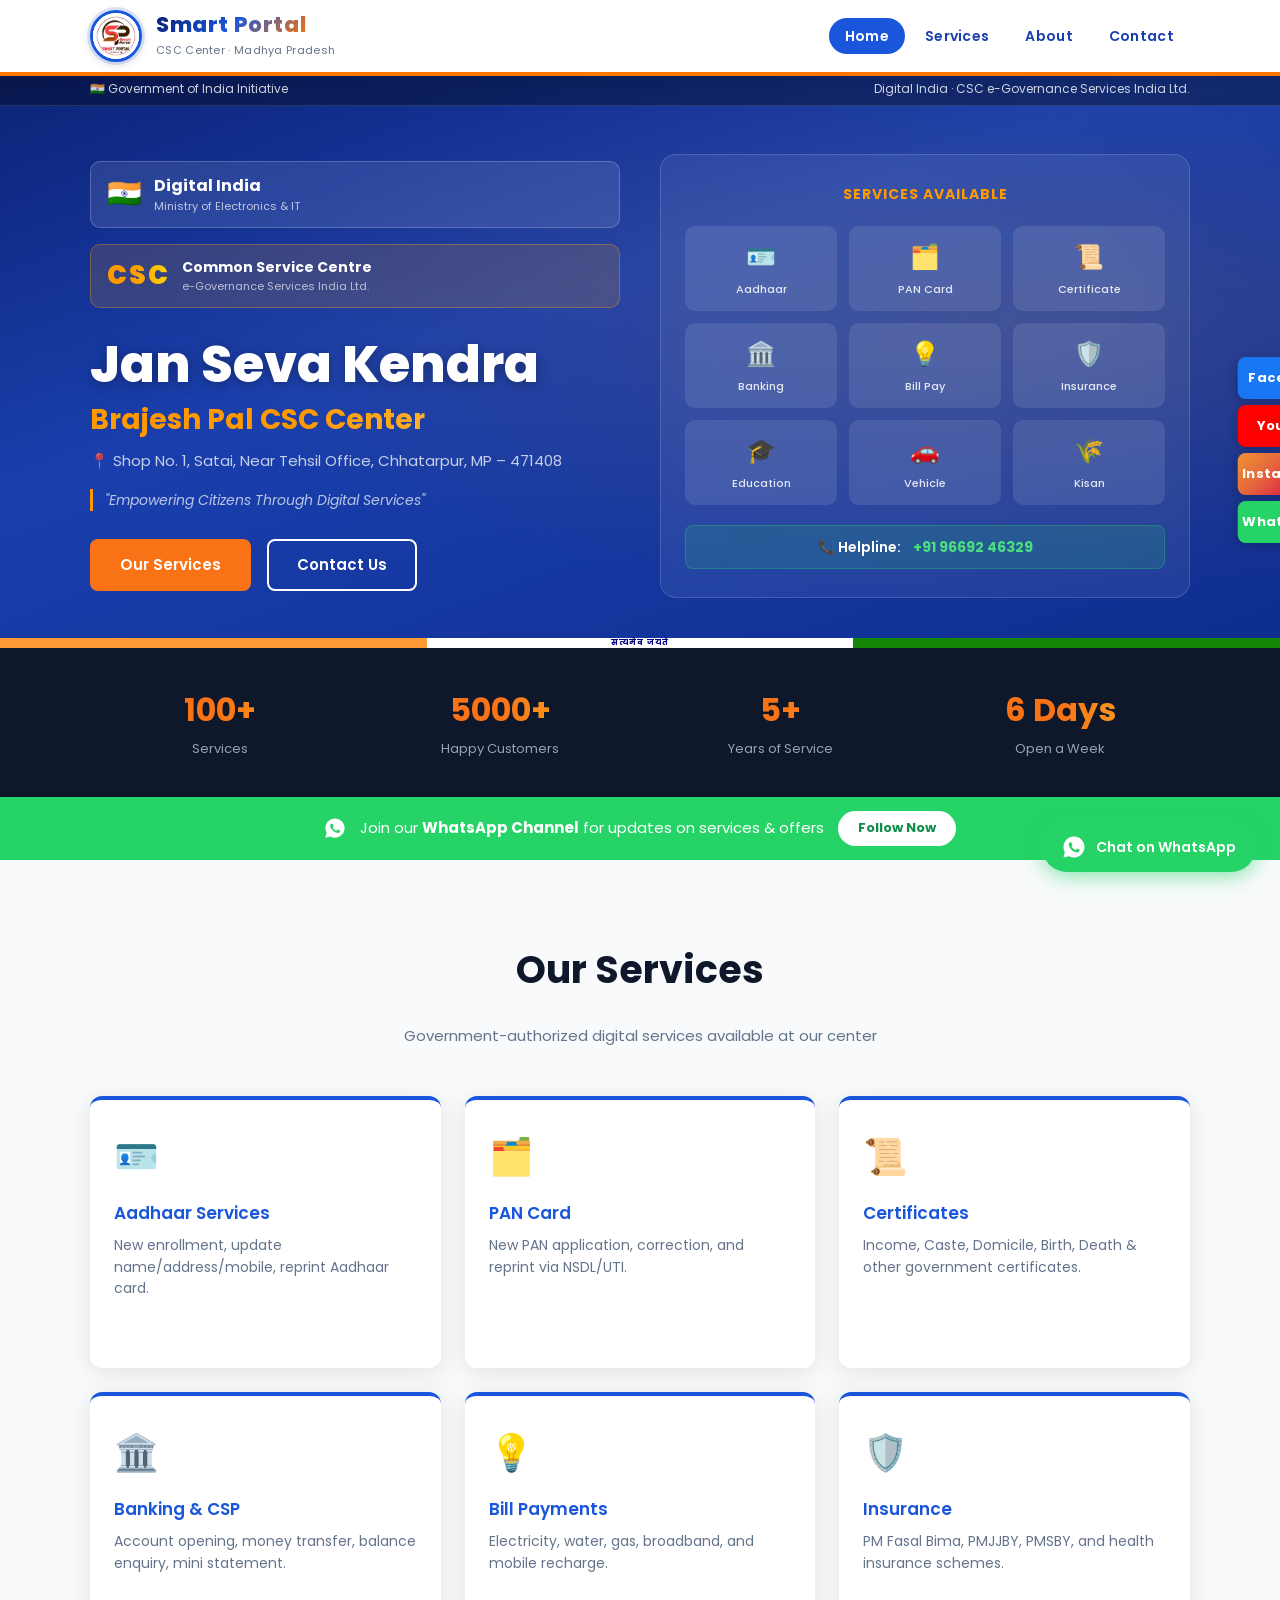
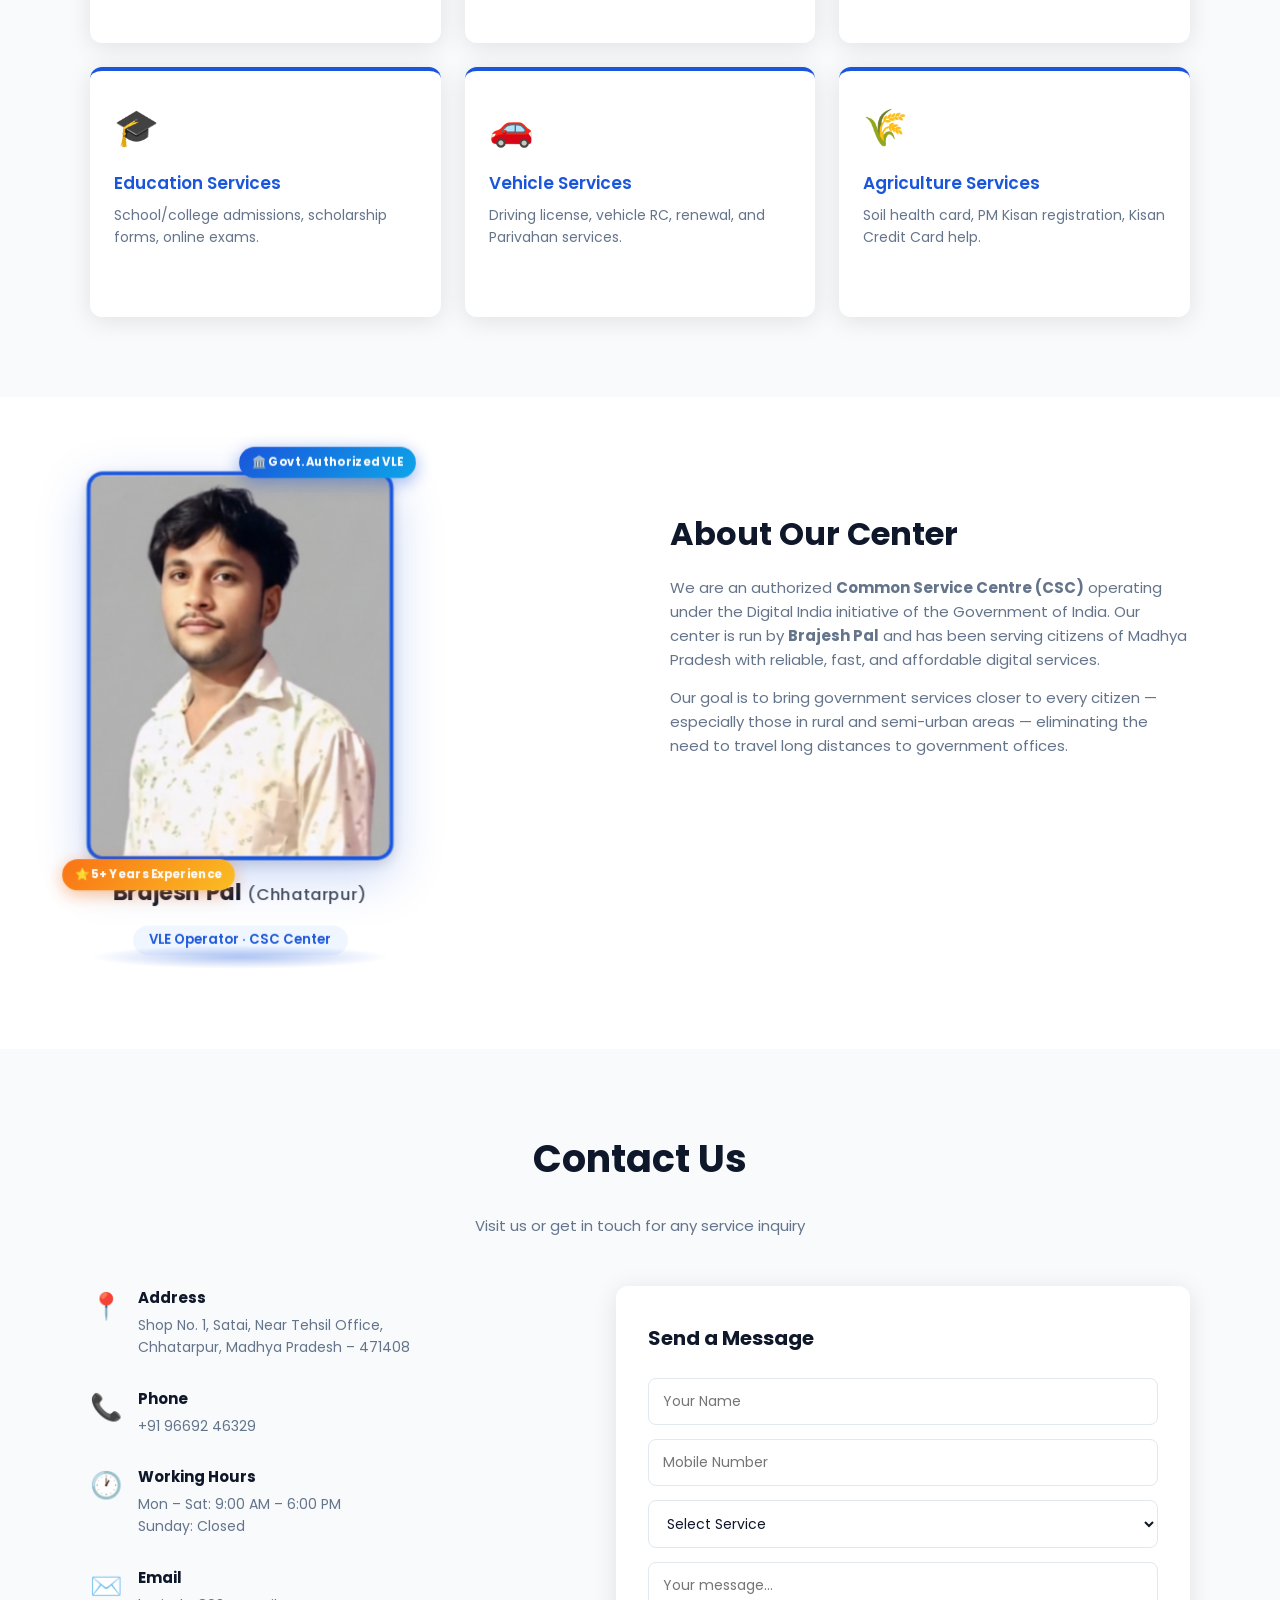
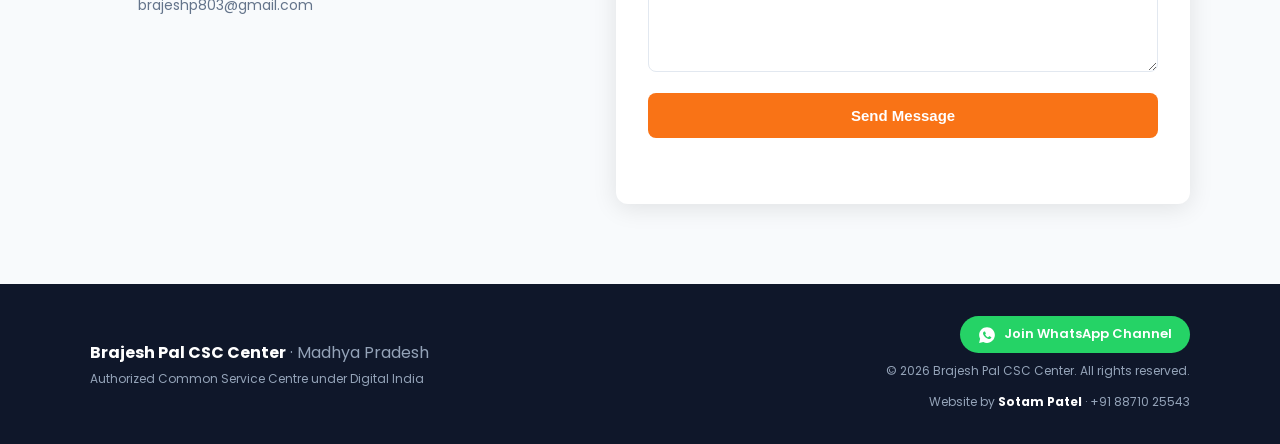
==== index.html @ 31c8e85d "Make logo and Smart Portal text clickable (redirect to home) Co-Authored-By: Claude Sonnet 4.6 <nore" ====
<!DOCTYPE html>
<html lang="en">
<head>
  <meta charset="UTF-8" />
  <meta name="viewport" content="width=device-width, initial-scale=1.0" />
  <title>Brajesh Pal CSC Center – Madhya Pradesh</title>
  <meta name="description" content="Brajesh Pal CSC Center, Satai, Chhatarpur (471408) – Madhya Pradesh. Government and digital services: Aadhaar, PAN, certificates, banking, insurance and more." />
  <meta name="keywords" content="CSC Center Satai, Brajesh Pal CSC, Aadhaar Satai, PAN Card Satai, Chhatarpur CSC, 471408, government services Satai, digital services Chhatarpur, CSC VLE Madhya Pradesh, Common Service Centre Satai" />
  <meta name="robots" content="index, follow" />
  <link rel="canonical" href="https://brajesh-pal-csc.vercel.app/" />
  <!-- Open Graph (WhatsApp, Facebook, LinkedIn) -->
  <meta property="og:type" content="website" />
  <meta property="og:site_name" content="Brajesh Pal CSC Center" />
  <meta property="og:title" content="Brajesh Pal CSC Center – Satai, Chhatarpur" />
  <meta property="og:description" content="Brajesh Pal CSC Center, Satai, Chhatarpur – 471408, MP. Aadhaar, PAN, certificates, banking, insurance and more." />
  <meta property="og:url" content="https://brajesh-pal-csc.vercel.app/" />
  <meta property="og:image" content="https://brajesh-pal-csc.vercel.app/csc-logo.jpg" />
  <meta property="og:image:width" content="500" />
  <meta property="og:image:height" content="500" />
  <meta property="og:image:alt" content="Brajesh Pal CSC Center Logo" />
  <!-- Twitter Card -->
  <meta name="twitter:card" content="summary" />
  <meta name="twitter:title" content="Brajesh Pal CSC Center – Satai, Chhatarpur" />
  <meta name="twitter:description" content="Brajesh Pal CSC Center, Satai, Chhatarpur – 471408, MP. Aadhaar, PAN, certificates, banking, insurance." />
  <meta name="twitter:image" content="https://brajesh-pal-csc.vercel.app/csc-logo.jpg" />
  <meta name="twitter:image:alt" content="Brajesh Pal CSC Center Logo" />
  <link rel="stylesheet" href="style.css" />
  <link rel="icon" type="image/jpeg" href="csc-logo.jpg" />
  <link rel="apple-touch-icon" href="csc-logo.jpg" />
  <link rel="preconnect" href="https://fonts.googleapis.com" />
  <link href="https://fonts.googleapis.com/css2?family=Poppins:wght@300;400;600;700&display=swap" rel="stylesheet" />
</head>
<body>

  <!-- ===== HEADER ===== -->
  <header id="header">
    <div class="container nav-wrap">
      <a href="index.html" class="logo" style="text-decoration:none;">
        <img src="[data-uri]" alt="Smart Portal CSC Logo" />
        <div>
          <span class="logo-title">Smart Portal</span>
          <span class="logo-sub">CSC Center · Madhya Pradesh</span>
        </div>
      </a>
      <nav>
        <button class="menu-toggle" id="menuToggle" aria-label="Toggle menu">&#9776;</button>
        <ul id="navLinks">
          <li><a href="#home">Home</a></li>
          <li><a href="services.html">Services</a></li>
          <li><a href="#about">About</a></li>
          <li><a href="#contact">Contact</a></li>
        </ul>
      </nav>
    </div>
  </header>

  <!-- ===== HERO / CSC BANNER ===== -->
  <section id="home" class="hero">

    <!-- Top gov bar -->
    <div class="gov-bar">
      <div class="container gov-bar-inner">
        <span>🇮🇳 Government of India Initiative</span>
        <span class="gov-bar-center">Digital India · CSC e-Governance Services India Ltd.</span>
      </div>
    </div>

    <div class="banner-wrap">
      <!-- Left panel -->
      <div class="banner-left" style="animation:fadeInLeft .9s .1s ease both">
        <div class="banner-logos">
          <div class="digital-india-badge">
            <div class="di-icon">🇮🇳</div>
            <div>
              <span class="di-title">Digital India</span>
              <span class="di-sub">Ministry of Electronics &amp; IT</span>
            </div>
          </div>
          <div class="csc-badge">
            <span class="csc-abbr">CSC</span>
            <div>
              <span class="csc-full">Common Service Centre</span>
              <span class="csc-sub">e-Governance Services India Ltd.</span>
            </div>
          </div>
        </div>

        <div class="banner-title-block">
          <h1 class="banner-heading">Jan Seva Kendra</h1>
          <p class="banner-op-name">Brajesh Pal CSC Center</p>
          <p class="banner-location">📍 Shop No. 1, Satai, Near Tehsil Office, Chhatarpur, MP – 471408</p>
        </div>

        <p class="banner-tagline">"Empowering Citizens Through Digital Services"</p>

        <div class="hero-btns">
          <a href="#services" class="btn btn-primary">Our Services</a>
          <a href="#contact" class="btn btn-outline">Contact Us</a>
        </div>
      </div>

      <!-- Right panel – service icons grid -->
      <div class="banner-right">
        <p class="banner-services-title">Services Available</p>
        <div class="banner-icons-grid">
          <div class="bicon"><span>🪪</span><p>Aadhaar</p></div>
          <div class="bicon"><span>🗂️</span><p>PAN Card</p></div>
          <div class="bicon"><span>📜</span><p>Certificate</p></div>
          <div class="bicon"><span>🏛️</span><p>Banking</p></div>
          <div class="bicon"><span>💡</span><p>Bill Pay</p></div>
          <div class="bicon"><span>🛡️</span><p>Insurance</p></div>
          <div class="bicon"><span>🎓</span><p>Education</p></div>
          <div class="bicon"><span>🚗</span><p>Vehicle</p></div>
          <div class="bicon"><span>🌾</span><p>Kisan</p></div>
        </div>
        <div class="banner-helpline">
          <span>📞 Helpline:</span>
          <a href="tel:+919669246329">+91 96692 46329</a>
        </div>
      </div>
    </div>

    <!-- Bottom tricolor strip -->
    <div class="tricolor-strip">
      <div class="tc-saffron"></div>
      <div class="tc-white"><span>सत्यमेव जयते</span></div>
      <div class="tc-green"></div>
    </div>

  </section>

  <!-- ===== STATS ===== -->
  <section class="stats-bar">
    <div class="container stats-grid">
      <div class="stat"><span class="stat-num">100+</span><span class="stat-label">Services</span></div>
      <div class="stat"><span class="stat-num">5000+</span><span class="stat-label">Happy Customers</span></div>
      <div class="stat"><span class="stat-num">5+</span><span class="stat-label">Years of Service</span></div>
      <div class="stat"><span class="stat-num">6 Days</span><span class="stat-label">Open a Week</span></div>
    </div>
  </section>

  <!-- ===== WHATSAPP CHANNEL BANNER ===== -->
  <div class="wa-banner">
    <div class="container wa-banner-inner">
      <svg viewBox="0 0 32 32" width="22" height="22" fill="white"><path d="M16 2C8.28 2 2 8.28 2 16c0 2.44.65 4.73 1.78 6.72L2 30l7.47-1.74A13.93 13.93 0 0 0 16 30c7.72 0 14-6.28 14-14S23.72 2 16 2zm7.26 19.46c-.3.85-1.76 1.62-2.42 1.72-.62.1-1.4.14-2.26-.14-.52-.17-1.18-.4-2.04-.78-3.58-1.55-5.92-5.18-6.1-5.42-.18-.24-1.46-1.95-1.46-3.72 0-1.77.93-2.64 1.26-3 .33-.36.72-.45.96-.45h.69c.22 0 .52-.08.82.62.3.72 1.02 2.49 1.11 2.67.09.18.15.39.03.63-.12.24-.18.39-.36.6-.18.21-.38.47-.54.63-.18.18-.37.38-.16.74.21.36.94 1.55 2.02 2.51 1.38 1.23 2.55 1.61 2.91 1.79.36.18.57.15.78-.09.21-.24.9-1.05 1.14-1.41.24-.36.48-.3.81-.18.33.12 2.1.99 2.46 1.17.36.18.6.27.69.42.09.15.09.87-.21 1.72z"/></svg>
      <span>Join our <strong>WhatsApp Channel</strong> for updates on services & offers</span>
      <a href="https://whatsapp.com/channel/0029Vax804j2UPB8wsZU4B05" target="_blank" rel="noopener" class="wa-banner-btn">Follow Now</a>
    </div>
  </div>

  <!-- ===== SERVICES ===== -->
  <section id="services" class="services">
    <div class="container">
      <h2 class="section-title">Our Services</h2>
      <p class="section-sub">Government-authorized digital services available at our center</p>
      <div class="services-grid">

        <a class="service-card" href="https://uidai.gov.in/" target="_blank" rel="noopener">
          <div class="service-icon">🪪</div>
          <h3>Aadhaar Services</h3>
          <p>New enrollment, update name/address/mobile, reprint Aadhaar card.</p>
          <span class="card-link-hint">Visit UIDAI ↗</span>
        </a>

        <a class="service-card" href="https://www.onlineservices.nsdl.com/paam/endUserRegisterContact.html" target="_blank" rel="noopener">
          <div class="service-icon">🗂️</div>
          <h3>PAN Card</h3>
          <p>New PAN application, correction, and reprint via NSDL/UTI.</p>
          <span class="card-link-hint">Visit NSDL ↗</span>
        </a>

        <a class="service-card" href="https://mpedistrict.gov.in/" target="_blank" rel="noopener">
          <div class="service-icon">📜</div>
          <h3>Certificates</h3>
          <p>Income, Caste, Domicile, Birth, Death & other government certificates.</p>
          <span class="card-link-hint">Visit MP e-District ↗</span>
        </a>

        <a class="service-card" href="https://www.cscindia.in/" target="_blank" rel="noopener">
          <div class="service-icon">🏛️</div>
          <h3>Banking & CSP</h3>
          <p>Account opening, money transfer, balance enquiry, mini statement.</p>
          <span class="card-link-hint">Visit CSC India ↗</span>
        </a>

        <a class="service-card" href="https://www.bharat-bill-pay.in/" target="_blank" rel="noopener">
          <div class="service-icon">💡</div>
          <h3>Bill Payments</h3>
          <p>Electricity, water, gas, broadband, and mobile recharge.</p>
          <span class="card-link-hint">Visit BBPS ↗</span>
        </a>

        <a class="service-card" href="https://pmfby.gov.in/" target="_blank" rel="noopener">
          <div class="service-icon">🛡️</div>
          <h3>Insurance</h3>
          <p>PM Fasal Bima, PMJJBY, PMSBY, and health insurance schemes.</p>
          <span class="card-link-hint">Visit PMFBY ↗</span>
        </a>

        <a class="service-card" href="https://scholarships.gov.in/" target="_blank" rel="noopener">
          <div class="service-icon">🎓</div>
          <h3>Education Services</h3>
          <p>School/college admissions, scholarship forms, online exams.</p>
          <span class="card-link-hint">Visit NSP ↗</span>
        </a>

        <a class="service-card" href="https://parivahan.gov.in/" target="_blank" rel="noopener">
          <div class="service-icon">🚗</div>
          <h3>Vehicle Services</h3>
          <p>Driving license, vehicle RC, renewal, and Parivahan services.</p>
          <span class="card-link-hint">Visit Parivahan ↗</span>
        </a>

        <a class="service-card" href="https://pmkisan.gov.in/" target="_blank" rel="noopener">
          <div class="service-icon">🌾</div>
          <h3>Agriculture Services</h3>
          <p>Soil health card, PM Kisan registration, Kisan Credit Card help.</p>
          <span class="card-link-hint">Visit PM Kisan ↗</span>
        </a>

      </div>
    </div>
  </section>

  <!-- ===== ABOUT ===== -->
  <section id="about" class="about">
    <div class="container about-grid">
      <div class="about-img-wrap">
        <div class="owner-card-3d-wrap">
          <div class="owner-card" id="ownerCard3d" style="position:relative">
            <span class="owner-badge-govt">🏛️ Govt. Authorized VLE</span>
            <img src="owner.jpg" alt="Brajesh Pal" class="owner-photo" />
            <span class="owner-badge-exp">⭐ 5+ Years Experience</span>
            <p class="owner-name">Brajesh Pal <span style="font-size:0.75em; font-weight:500; opacity:0.75;">(Chhatarpur)</span></p>
            <p class="owner-role">VLE Operator · CSC Center</p>
          </div>
          <div class="owner-card-shadow" id="ownerShadow"></div>
        </div>
      </div>
      <div class="about-text">
        <h2>About Our Center</h2>
        <p>
          We are an authorized <strong>Common Service Centre (CSC)</strong> operating under the
          Digital India initiative of the Government of India. Our center is run by
          <strong>Brajesh Pal</strong> and has been serving citizens of Madhya Pradesh with
          reliable, fast, and affordable digital services.
        </p>
        <p>
          Our goal is to bring government services closer to every citizen — especially those in
          rural and semi-urban areas — eliminating the need to travel long distances to
          government offices.
        </p>
        <ul class="about-list">
          <li>✅ Government Authorized CSC Center</li>
          <li>✅ Trained & Certified VLE Operator</li>
          <li>✅ Fast & Secure Processing</li>
          <li>✅ Affordable Service Charges</li>
          <li>✅ Trusted by 5000+ Locals</li>
        </ul>
      </div>
    </div>
  </section>

  <!-- ===== CONTACT ===== -->
  <section id="contact" class="contact">
    <div class="container">
      <h2 class="section-title">Contact Us</h2>
      <p class="section-sub">Visit us or get in touch for any service inquiry</p>
      <div class="contact-grid">

        <div class="contact-info">
          <div class="info-item">
            <span class="info-icon">📍</span>
            <div>
              <strong>Address</strong>
              <p>Shop No. 1, Satai, Near Tehsil Office,<br/>Chhatarpur, Madhya Pradesh – 471408</p>
            </div>
          </div>
          <div class="info-item">
            <span class="info-icon">📞</span>
            <div>
              <strong>Phone</strong>
              <p><a href="tel:+919669246329">+91 96692 46329</a></p>
            </div>
          </div>
          <div class="info-item">
            <span class="info-icon">🕐</span>
            <div>
              <strong>Working Hours</strong>
              <p>Mon – Sat: 9:00 AM – 6:00 PM<br/>Sunday: Closed</p>
            </div>
          </div>
          <div class="info-item">
            <span class="info-icon">✉️</span>
            <div>
              <strong>Email</strong>
              <p><a href="mailto:brajeshp803@gmail.com">brajeshp803@gmail.com</a></p>
            </div>
          </div>
        </div>

        <form class="contact-form" id="contactForm">
          <h3>Send a Message</h3>
          <input type="text" name="name" placeholder="Your Name" required />
          <input type="tel" name="phone" placeholder="Mobile Number" required />
          <select name="service">
            <option value="">Select Service</option>
            <option>Aadhaar Services</option>
            <option>PAN Card</option>
            <option>Certificate</option>
            <option>Banking / CSP</option>
            <option>Bill Payment</option>
            <option>Insurance</option>
            <option>Other</option>
          </select>
          <textarea name="message" rows="4" placeholder="Your message..."></textarea>
          <button type="submit" class="btn btn-primary">Send Message</button>
          <p class="form-note" id="formNote"></p>
        </form>

      </div>
    </div>
  </section>

  <!-- ===== FOOTER ===== -->
  <footer class="footer">
    <div class="container footer-inner">
      <div>
        <p><strong>Brajesh Pal CSC Center</strong> · Madhya Pradesh</p>
        <p class="footer-sub">Authorized Common Service Centre under Digital India</p>
      </div>
      <div class="footer-right">
        <a href="https://whatsapp.com/channel/0029Vax804j2UPB8wsZU4B05" target="_blank" rel="noopener" class="wa-channel-btn">
          <svg viewBox="0 0 32 32" width="18" height="18" fill="currentColor"><path d="M16 2C8.28 2 2 8.28 2 16c0 2.44.65 4.73 1.78 6.72L2 30l7.47-1.74A13.93 13.93 0 0 0 16 30c7.72 0 14-6.28 14-14S23.72 2 16 2zm7.26 19.46c-.3.85-1.76 1.62-2.42 1.72-.62.1-1.4.14-2.26-.14-.52-.17-1.18-.4-2.04-.78-3.58-1.55-5.92-5.18-6.1-5.42-.18-.24-1.46-1.95-1.46-3.72 0-1.77.93-2.64 1.26-3 .33-.36.72-.45.96-.45h.69c.22 0 .52-.08.82.62.3.72 1.02 2.49 1.11 2.67.09.18.15.39.03.63-.12.24-.18.39-.36.6-.18.21-.38.47-.54.63-.18.18-.37.38-.16.74.21.36.94 1.55 2.02 2.51 1.38 1.23 2.55 1.61 2.91 1.79.36.18.57.15.78-.09.21-.24.9-1.05 1.14-1.41.24-.36.48-.3.81-.18.33.12 2.1.99 2.46 1.17.36.18.6.27.69.42.09.15.09.87-.21 1.72z"/></svg>
          Join WhatsApp Channel
        </a>
        <p class="footer-copy">&copy; 2026 Brajesh Pal CSC Center. All rights reserved.</p>
        <p class="footer-copy" style="margin-top:4px;">Website by <strong style="color:#fff;">Sotam Patel</strong> · <a href="tel:+918871025543" style="color:#94a3b8;">+91 88710 25543</a></p>
      </div>
    </div>
  </footer>

  <!-- ===== SOCIAL SIDE SLIDER ===== -->
  <div class="social-sidebar">
    <a href="https://www.facebook.com/brajesh.pal.179108/" target="_blank" rel="noopener" class="side-btn side-fb">
      <span class="side-icon">
        <svg viewBox="0 0 24 24" fill="currentColor" width="18" height="18"><path d="M18 2h-3a5 5 0 0 0-5 5v3H7v4h3v8h4v-8h3l1-4h-4V7a1 1 0 0 1 1-1h3z"/></svg>
      </span>
      <span class="side-label">Facebook</span>
    </a>
    <a href="https://www.youtube.com/@SmartPortalOfficial" target="_blank" rel="noopener" class="side-btn side-yt">
      <span class="side-icon">
        <svg viewBox="0 0 24 24" fill="currentColor" width="18" height="18"><path d="M22.54 6.42a2.78 2.78 0 0 0-1.95-1.96C18.88 4 12 4 12 4s-6.88 0-8.59.46A2.78 2.78 0 0 0 1.46 6.42 29 29 0 0 0 1 12a29 29 0 0 0 .46 5.58 2.78 2.78 0 0 0 1.95 1.96C5.12 20 12 20 12 20s6.88 0 8.59-.46a2.78 2.78 0 0 0 1.96-1.96A29 29 0 0 0 23 12a29 29 0 0 0-.46-5.58zM9.75 15.02V8.98L15.5 12l-5.75 3.02z"/></svg>
      </span>
      <span class="side-label">YouTube</span>
    </a>
    <a href="https://www.instagram.com/cmladlibahnayojana?igsh=NHd1dmM0YnVtYXU1" target="_blank" rel="noopener" class="side-btn side-ig">
      <span class="side-icon">
        <svg viewBox="0 0 24 24" fill="none" stroke="currentColor" stroke-width="2" stroke-linecap="round" stroke-linejoin="round" width="18" height="18"><rect x="2" y="2" width="20" height="20" rx="5" ry="5"/><path d="M16 11.37A4 4 0 1 1 12.63 8 4 4 0 0 1 16 11.37z"/><line x1="17.5" y1="6.5" x2="17.51" y2="6.5"/></svg>
      </span>
      <span class="side-label">Instagram</span>
    </a>
    <a href="https://wa.me/919669246329?text=Hello%2C%20I%20need%20help%20with%20CSC%20services" target="_blank" rel="noopener" class="side-btn side-wa">
      <span class="side-icon">
        <svg viewBox="0 0 32 32" fill="currentColor" width="18" height="18"><path d="M16 2C8.28 2 2 8.28 2 16c0 2.44.65 4.73 1.78 6.72L2 30l7.47-1.74A13.93 13.93 0 0 0 16 30c7.72 0 14-6.28 14-14S23.72 2 16 2zm7.26 19.46c-.3.85-1.76 1.62-2.42 1.72-.62.1-1.4.14-2.26-.14-.52-.17-1.18-.4-2.04-.78-3.58-1.55-5.92-5.18-6.1-5.42-.18-.24-1.46-1.95-1.46-3.72 0-1.77.93-2.64 1.26-3 .33-.36.72-.45.96-.45h.69c.22 0 .52-.08.82.62.3.72 1.02 2.49 1.11 2.67.09.18.15.39.03.63-.12.24-.18.39-.36.6-.18.21-.38.47-.54.63-.18.18-.37.38-.16.74.21.36.94 1.55 2.02 2.51 1.38 1.23 2.55 1.61 2.91 1.79.36.18.57.15.78-.09.21-.24.9-1.05 1.14-1.41.24-.36.48-.3.81-.18.33.12 2.1.99 2.46 1.17.36.18.6.27.69.42.09.15.09.87-.21 1.72z"/></svg>
      </span>
      <span class="side-label">WhatsApp</span>
    </a>
  </div>

  <a href="https://wa.me/919669246329?text=Hello%2C%20I%20need%20help%20with%20CSC%20services" class="whatsapp-fab" target="_blank" rel="noopener" title="Chat on WhatsApp">
    <svg viewBox="0 0 32 32" width="24" height="24" fill="white"><path d="M16 2C8.28 2 2 8.28 2 16c0 2.44.65 4.73 1.78 6.72L2 30l7.47-1.74A13.93 13.93 0 0 0 16 30c7.72 0 14-6.28 14-14S23.72 2 16 2zm7.26 19.46c-.3.85-1.76 1.62-2.42 1.72-.62.1-1.4.14-2.26-.14-.52-.17-1.18-.4-2.04-.78-3.58-1.55-5.92-5.18-6.1-5.42-.18-.24-1.46-1.95-1.46-3.72 0-1.77.93-2.64 1.26-3 .33-.36.72-.45.96-.45h.69c.22 0 .52-.08.82.62.3.72 1.02 2.49 1.11 2.67.09.18.15.39.03.63-.12.24-.18.39-.36.6-.18.21-.38.47-.54.63-.18.18-.37.38-.16.74.21.36.94 1.55 2.02 2.51 1.38 1.23 2.55 1.61 2.91 1.79.36.18.57.15.78-.09.21-.24.9-1.05 1.14-1.41.24-.36.48-.3.81-.18.33.12 2.1.99 2.46 1.17.36.18.6.27.69.42.09.15.09.87-.21 1.72z"/></svg>
    <span class="fab-text">Chat on WhatsApp</span>
  </a>

  <script src="main.js"></script>
</body>
</html>
---- style.css ----
/* ===== RESET & BASE ===== */
*, *::before, *::after { box-sizing: border-box; margin: 0; padding: 0; }

:root {
  --blue:    #1a56db;
  --blue-dk: #1340b0;
  --orange:  #f97316;
  --dark:    #0f172a;
  --gray:    #64748b;
  --light:   #f8fafc;
  --white:   #ffffff;
  --radius:  12px;
  --shadow:  0 4px 24px rgba(0,0,0,.10);
}

/* ===== KEYFRAME ANIMATIONS ===== */
@keyframes fadeInUp {
  from { opacity: 0; transform: translateY(40px); }
  to   { opacity: 1; transform: translateY(0); }
}
@keyframes fadeInLeft {
  from { opacity: 0; transform: translateX(-50px); }
  to   { opacity: 1; transform: translateX(0); }
}
@keyframes fadeInRight {
  from { opacity: 0; transform: translateX(50px); }
  to   { opacity: 1; transform: translateX(0); }
}
@keyframes slideDown {
  from { opacity: 0; transform: translateY(-20px); }
  to   { opacity: 1; transform: translateY(0); }
}
@keyframes floatBob {
  0%, 100% { transform: translateY(0); }
  50%       { transform: translateY(-7px); }
}
@keyframes pulseSoft {
  0%, 100% { box-shadow: 0 0 0 0 rgba(249,115,22,.45); }
  50%       { box-shadow: 0 0 0 10px rgba(249,115,22,0); }
}
@keyframes pulseBlue {
  0%, 100% { box-shadow: 0 0 0 0 rgba(26,86,219,.4); }
  50%       { box-shadow: 0 0 0 10px rgba(26,86,219,0); }
}
@keyframes shimmerBg {
  0%   { background-position: -200% center; }
  100% { background-position:  200% center; }
}
@keyframes heroParticle {
  0%   { transform: translateY(0) scale(1);   opacity: .5; }
  50%  { transform: translateY(-30px) scale(1.2); opacity: .9; }
  100% { transform: translateY(0) scale(1);   opacity: .5; }
}
@keyframes rotateSlow {
  from { transform: rotate(0deg); }
  to   { transform: rotate(360deg); }
}
@keyframes countUp { from { opacity:0; } to { opacity:1; } }

/* ===== SCROLL REVEAL BASE ===== */
.reveal {
  opacity: 0;
  transform: translateY(36px);
  transition: opacity .65s ease, transform .65s ease;
}
.reveal.visible {
  opacity: 1;
  transform: translateY(0);
}
.reveal-left {
  opacity: 0;
  transform: translateX(-40px);
  transition: opacity .65s ease, transform .65s ease;
}
.reveal-left.visible {
  opacity: 1;
  transform: translateX(0);
}
.reveal-right {
  opacity: 0;
  transform: translateX(40px);
  transition: opacity .65s ease, transform .65s ease;
}
.reveal-right.visible {
  opacity: 1;
  transform: translateX(0);
}

html { scroll-behavior: smooth; }

body {
  font-family: 'Poppins', sans-serif;
  color: var(--dark);
  background: var(--white);
  line-height: 1.6;
}

.container { max-width: 1140px; margin: 0 auto; padding: 0 20px; }

a { color: inherit; text-decoration: none; }
img { max-width: 100%; display: block; }

/* ===== BUTTONS ===== */
.btn {
  display: inline-block;
  padding: 12px 28px;
  border-radius: 8px;
  font-weight: 600;
  font-size: 15px;
  cursor: pointer;
  transition: all .2s;
  border: 2px solid transparent;
}
.btn-primary { background: var(--orange); color: var(--white); animation: pulseSoft 2.5s 1.2s ease infinite; }
.btn-primary:hover { background: #ea6400; transform: translateY(-2px); animation: none; }
.btn-outline { border-color: var(--white); color: var(--white); animation: pulseBlue 2.5s 1.5s ease infinite; }
.btn-outline:hover { background: var(--white); color: var(--blue); animation: none; }

/* ===== HEADER ===== */
#header {
  position: fixed; top: 0; left: 0; right: 0; z-index: 100;
  background: #ffffff;
  border-bottom: 4px solid #ff7700;
  box-shadow: 0 3px 16px rgba(0,0,0,.12);
  transition: box-shadow .3s;
}
.nav-wrap {
  display: flex; align-items: center; justify-content: space-between;
  height: 72px;
}
.logo { display: flex; align-items: center; gap: 14px; }
.logo img {
  height: 52px; width: 52px;
  object-fit: cover; border-radius: 50%;
  animation: logoPopIn .5s .1s cubic-bezier(.34,1.56,.64,1) both;
  border: 3px solid #1a56db;
  box-shadow: 0 0 0 3px rgba(26,86,219,.15), 0 3px 12px rgba(0,0,0,.12);
}
@keyframes logoPopIn {
  from { opacity: 0; transform: scale(.4) rotate(-15deg); }
  to   { opacity: 1; transform: scale(1) rotate(0deg); }
}
.logo > div {
  animation: fadeInLeft .5s .45s ease both;
}
.logo-title {
  display: inline-block;
  font-size: 21px;
  font-weight: 800;
  line-height: 1.2;
  letter-spacing: 0.6px;
  background: linear-gradient(135deg, #0a1f6e 0%, #1a56db 50%, #ff7700 100%);
  -webkit-background-clip: text;
  -webkit-text-fill-color: transparent;
  background-clip: text;
}
.logo-sub {
  display: block;
  font-size: 11px;
  color: var(--gray);
  margin-top: 2px;
  letter-spacing: 0.3px;
}

nav ul { display: flex; gap: 4px; list-style: none; }
nav ul a {
  padding: 8px 16px;
  border-radius: 20px;
  font-size: 14px;
  font-weight: 600;
  color: #1a3fad;
  transition: background .2s, color .2s, box-shadow .2s;
  letter-spacing: 0.3px;
}
nav ul a:hover {
  background: #ff7700;
  color: #fff;
  box-shadow: 0 4px 14px rgba(255,119,0,.4);
}

.menu-toggle {
  display: none; background: none; border: none;
  font-size: 24px; cursor: pointer; color: #1a3fad;
}

/* ===== CSC BANNER / HERO ===== */
.hero {
  position: relative;
  background: linear-gradient(160deg, #0a1f6e 0%, #1a3fad 45%, #0e2d8f 100%);
  padding-top: 72px;
  overflow: hidden;
}

.hero::before {
  content: '';
  position: absolute; inset: 0;
  background:
    radial-gradient(ellipse at 80% 50%, rgba(255,153,0,.12) 0%, transparent 60%),
    url("data:image/svg+xml,%3Csvg xmlns='http://www.w3.org/2000/svg' width='80' height='80'%3E%3Ccircle cx='40' cy='40' r='1.2' fill='rgba(255,255,255,.07)'/%3E%3C/svg%3E");
  pointer-events: none;
}

/* Gov top bar */
.gov-bar {
  background: rgba(0,0,0,.35);
  padding: 7px 0;
  border-bottom: 1px solid rgba(255,255,255,.12);
  position: relative; z-index: 2;
  animation: slideDown .6s ease both;
  overflow: hidden;
}
.gov-bar::after {
  content: '';
  position: absolute; bottom: 0; left: -100%;
  width: 60%; height: 1px;
  background: linear-gradient(90deg, transparent, #ff9900, transparent);
  animation: govBarShimmer 3s 1s linear infinite;
}
@keyframes govBarShimmer {
  from { left: -60%; }
  to   { left: 120%; }
}
.gov-bar-inner {
  display: flex; justify-content: space-between; align-items: center;
  flex-wrap: wrap; gap: 6px;
  font-size: 12px; color: rgba(255,255,255,.8);
}
.gov-bar-inner span:first-child {
  animation: fadeInLeft .7s .3s ease both;
}
.gov-bar-center {
  animation: fadeInUp .7s .4s ease both;
}
.gov-bar-social {
  display: flex; align-items: center; gap: 8px;
  animation: fadeInRight .7s .5s ease both;
}
.soc-btn {
  display: flex; align-items: center; justify-content: center;
  width: 26px; height: 26px;
  border-radius: 6px;
  color: #fff;
  transition: transform .2s, opacity .2s;
  text-decoration: none;
}
.soc-btn svg { width: 14px; height: 14px; }
.soc-btn:hover { transform: translateY(-2px) scale(1.15); opacity: .9; }
.soc-fb { background: #1877f2; }
.soc-yt { background: #ff0000; }
.soc-ig { background: linear-gradient(45deg,#f09433,#e6683c,#dc2743,#cc2366,#bc1888); }

@media (max-width: 640px) {
  .gov-bar-center { display: none; }
  .gov-bar-inner { justify-content: space-between; }
}

/* Main banner layout */
.banner-wrap {
  display: grid;
  grid-template-columns: 1fr 1fr;
  gap: 40px;
  align-items: center;
  max-width: 1140px;
  margin: 0 auto;
  padding: 48px 20px 40px;
  position: relative; z-index: 2;
}

/* Left panel */
.banner-logos { display: flex; flex-direction: column; gap: 16px; margin-bottom: 28px; }

.digital-india-badge {
  display: inline-flex; align-items: center; gap: 12px;
  background: rgba(255,255,255,.1);
  border: 1px solid rgba(255,255,255,.2);
  border-radius: 10px; padding: 10px 16px;
  animation: badgePopIn .6s .5s cubic-bezier(.34,1.56,.64,1) both;
  transition: transform .3s, box-shadow .3s;
}
.digital-india-badge:hover {
  transform: translateY(-3px) scale(1.03);
  box-shadow: 0 8px 24px rgba(255,255,255,.15);
}
.di-icon {
  font-size: 28px;
  animation: flagWave 2s 1.2s ease-in-out infinite;
  display: inline-block;
}
@keyframes flagWave {
  0%,100% { transform: rotate(0deg); }
  25%      { transform: rotate(8deg); }
  75%      { transform: rotate(-5deg); }
}
.di-title { display: block; font-size: 16px; font-weight: 700; color: #fff; }
.di-sub   { display: block; font-size: 11px; color: rgba(255,255,255,.7); }

.csc-badge {
  display: inline-flex; align-items: center; gap: 12px;
  background: rgba(255,153,0,.15);
  border: 1px solid rgba(255,153,0,.35);
  border-radius: 10px; padding: 10px 16px;
  animation: badgePopIn .6s .75s cubic-bezier(.34,1.56,.64,1) both;
  transition: transform .3s, box-shadow .3s;
}
.csc-badge:hover {
  transform: translateY(-3px) scale(1.03);
  box-shadow: 0 8px 24px rgba(255,153,0,.25);
}
@keyframes badgePopIn {
  from { opacity: 0; transform: scale(.7) translateY(10px); }
  to   { opacity: 1; transform: scale(1) translateY(0); }
}
.csc-abbr {
  font-size: 26px; font-weight: 900;
  color: #ff9900; letter-spacing: 2px;
  animation: shimmerBg 2s 1.5s linear infinite;
  background: linear-gradient(90deg, #ff9900 20%, #ffd700 50%, #ff9900 80%);
  background-size: 200% auto;
  -webkit-background-clip: text;
  -webkit-text-fill-color: transparent;
  background-clip: text;
}
.csc-full { display: block; font-size: 14px; font-weight: 700; color: #fff; }
.csc-sub  { display: block; font-size: 11px; color: rgba(255,255,255,.65); }

.banner-title-block { margin-bottom: 16px; }
.banner-heading {
  font-size: clamp(30px, 4vw, 52px);
  font-weight: 800;
  color: #fff;
  line-height: 1.1;
  text-shadow: 0 2px 12px rgba(0,0,0,.3);
  animation: fadeInUp .8s ease both;
}
.banner-op-name {
  font-size: clamp(18px, 2.5vw, 28px);
  font-weight: 700;
  color: #ff9900;
  margin-top: 6px;
  animation: fadeInUp .7s .3s ease both;
  background: linear-gradient(90deg, #ff9900 20%, #ffd166 50%, #ff9900 80%);
  background-size: 200% auto;
  -webkit-background-clip: text;
  -webkit-text-fill-color: transparent;
  background-clip: text;
  animation: fadeInUp .7s .3s ease both, shimmerBg 3s 1s linear infinite;
}
.banner-location {
  font-size: 15px; color: rgba(255,255,255,.75); margin-top: 6px;
  animation: fadeInUp .7s .45s ease both;
}
.banner-location::before {
  display: inline-block;
  animation: pinBounce 1.5s 1.5s ease infinite;
}
@keyframes pinBounce {
  0%,100% { transform: translateY(0); }
  40%     { transform: translateY(-5px); }
  60%     { transform: translateY(-2px); }
}

.banner-tagline {
  font-size: 14px; font-style: italic;
  color: rgba(255,255,255,.7);
  border-left: 3px solid #ff9900;
  padding-left: 12px;
  margin-bottom: 28px;
  animation: fadeInUp .8s .6s ease both;
  overflow: hidden;
  white-space: nowrap;
}

.hero-btns { display: flex; gap: 16px; flex-wrap: wrap; animation: fadeInUp .8s .6s ease both; }

/* Right panel */
.banner-right {
  background: rgba(255,255,255,.07);
  border: 1px solid rgba(255,255,255,.15);
  border-radius: 16px;
  padding: 28px 24px;
  backdrop-filter: blur(6px);
  animation: fadeInRight .9s .3s ease both;
}
.banner-services-title {
  text-align: center;
  font-size: 14px; font-weight: 700;
  color: #ff9900;
  text-transform: uppercase;
  letter-spacing: 1px;
  margin-bottom: 20px;
}
.banner-icons-grid {
  display: grid;
  grid-template-columns: repeat(3, 1fr);
  gap: 12px;
  margin-bottom: 20px;
}
.bicon {
  background: rgba(255,255,255,.1);
  border-radius: 10px;
  padding: 12px 8px;
  animation: floatBob 3s ease-in-out infinite;
  text-align: center;
  transition: background .2s, transform .2s;
  cursor: default;
}
.bicon:hover { background: rgba(255,153,0,.25); transform: translateY(-2px); }
.bicon span { font-size: 24px; display: block; margin-bottom: 5px; }
.bicon p { font-size: 11px; color: rgba(255,255,255,.85); font-weight: 500; }

.banner-helpline {
  text-align: center;
  background: rgba(37,211,102,.15);
  border: 1px solid rgba(37,211,102,.3);
  border-radius: 8px;
  padding: 10px;
  font-size: 14px; color: #fff;
}
.banner-helpline span { font-weight: 600; margin-right: 8px; }
.banner-helpline a { color: #4ade80; font-weight: 700; }

/* Tricolor strip */
.tricolor-strip {
  display: flex; height: 10px;
  position: relative; z-index: 2;
}
.tc-saffron { flex: 1; background: #FF9933; }
.tc-white   {
  flex: 1; background: #fff;
  display: flex; align-items: center; justify-content: center;
}
.tc-white span { font-size: 8px; color: #000080; font-weight: 700; letter-spacing: 1px; }
.tc-green  { flex: 1; background: #138808; }

/* ===== RESPONSIVE HERO ===== */
@media (max-width: 768px) {
  .banner-wrap { grid-template-columns: 1fr; gap: 28px; padding: 32px 16px 28px; }
  .banner-right { padding: 20px 16px; }
  .gov-bar-inner { justify-content: center; text-align: center; }
}

/* ===== STATS BAR ===== */
.stats-bar { background: var(--dark); padding: 36px 0; }
.stats-grid { display: grid; grid-template-columns: repeat(4, 1fr); gap: 20px; }
.stat { text-align: center; }
.stat-num { display: block; font-size: 32px; font-weight: 700; color: var(--orange); }
.stat-label { font-size: 13px; color: #94a3b8; }

/* ===== WHATSAPP CHANNEL BANNER ===== */
.wa-banner {
  background: #25d366;
  padding: 14px 0;
}
.wa-banner-inner {
  display: flex; align-items: center; justify-content: center;
  gap: 14px; flex-wrap: wrap;
  color: white; font-size: 15px;
}
.wa-banner-btn {
  background: white; color: #128c4a;
  font-weight: 700; font-size: 13px;
  padding: 7px 20px; border-radius: 50px;
  transition: background .2s, transform .2s;
  white-space: nowrap;
}
.wa-banner-btn:hover { background: #e6ffe8; transform: scale(1.04); }

/* ===== FOOTER WA CHANNEL ===== */
.footer-right { display: flex; flex-direction: column; align-items: flex-end; gap: 8px; }
.wa-channel-btn {
  display: inline-flex; align-items: center; gap: 8px;
  background: #25d366; color: white;
  font-size: 13px; font-weight: 600;
  padding: 8px 18px; border-radius: 50px;
  transition: background .2s, transform .2s;
}
.wa-channel-btn:hover { background: #1ebe5d; transform: scale(1.04); }

/* ===== SECTION COMMON ===== */
.section-title {
  font-size: clamp(26px, 3.5vw, 38px);
  font-weight: 700;
  text-align: center;
  margin-bottom: 10px;
}
.section-sub {
  text-align: center;
  color: var(--gray);
  font-size: 15px;
  margin-bottom: 48px;
}

/* ===== SERVICES ===== */
.services { padding: 80px 0; background: var(--light); }
.services-grid {
  display: grid;
  grid-template-columns: repeat(auto-fill, minmax(280px, 1fr));
  gap: 24px;
}
.service-card {
  background: var(--white);
  border-radius: var(--radius);
  padding: 28px 24px;
  box-shadow: var(--shadow);
  transition: transform .25s, box-shadow .25s, border-color .25s;
  border-top: 4px solid var(--blue);
  text-decoration: none;
  color: inherit;
  display: block;
  position: relative;
  overflow: hidden;
}
.service-card::after {
  content: '';
  position: absolute;
  inset: 0;
  background: linear-gradient(135deg, rgba(26,86,219,.04), transparent);
  opacity: 0;
  transition: opacity .25s;
}
.service-card:hover { transform: translateY(-6px); box-shadow: 0 12px 36px rgba(26,86,219,.18); border-top-color: var(--orange); }
.service-card:hover::after { opacity: 1; }
.service-icon { font-size: 36px; margin-bottom: 14px; transition: transform .3s; }
.service-card:hover .service-icon { transform: scale(1.25) rotate(-5deg); }
.service-card h3 { font-size: 17px; font-weight: 600; margin-bottom: 8px; color: var(--blue); }
.service-card p { font-size: 14px; color: var(--gray); line-height: 1.55; margin-bottom: 14px; }
.card-link-hint {
  display: inline-block;
  font-size: 12px;
  font-weight: 600;
  color: var(--blue);
  background: #eff6ff;
  padding: 3px 10px;
  border-radius: 50px;
  opacity: 0;
  transform: translateY(4px);
  transition: opacity .25s, transform .25s;
}
.service-card:hover .card-link-hint { opacity: 1; transform: translateY(0); }

/* ===== ABOUT ===== */
.about { padding: 80px 0; background: var(--white); }
.about-grid { display: grid; grid-template-columns: 1fr 1fr; gap: 60px; align-items: center; }

/* Owner photo card – 3D tilt */
.owner-card-3d-wrap {
  perspective: 900px;
  display: inline-block;
}
.owner-card {
  display: flex; flex-direction: column; align-items: center;
  gap: 16px;
  transform-style: preserve-3d;
  transition: transform .12s ease;
  will-change: transform;
}
/* Glare overlay */
.owner-card::before {
  content: '';
  position: absolute;
  inset: 0;
  border-radius: 20px;
  background: linear-gradient(135deg, rgba(255,255,255,.22) 0%, rgba(255,255,255,0) 60%);
  pointer-events: none;
  z-index: 2;
  opacity: 0;
  transition: opacity .3s;
}
.owner-card:hover::before { opacity: 1; }

/* Floating shadow that shifts with tilt */
.owner-card-shadow {
  width: 300px; height: 24px;
  background: radial-gradient(ellipse, rgba(26,86,219,.35) 0%, transparent 70%);
  border-radius: 50%;
  margin: -8px auto 0;
  transition: transform .12s ease, opacity .12s ease;
  transform: scaleX(1);
}

.owner-photo {
  width: 100%;
  max-width: 300px;
  height: 380px;
  object-fit: cover;
  object-position: center top;
  border-radius: 16px;
  box-shadow: 0 16px 48px rgba(26,86,219,.25), 0 4px 12px rgba(0,0,0,.15);
  border: 4px solid var(--blue);
  transform: translateZ(20px);
  transition: box-shadow .12s ease;
}

/* Floating badge layers */
.owner-badge-govt {
  position: absolute;
  top: -18px; right: -18px;
  background: linear-gradient(135deg, #1a56db, #0ea5e9);
  color: #fff;
  font-size: 11px; font-weight: 700;
  padding: 6px 12px;
  border-radius: 50px;
  box-shadow: 0 4px 16px rgba(26,86,219,.45);
  transform: translateZ(40px);
  white-space: nowrap;
  animation: floatBob 3s ease-in-out infinite;
  z-index: 3;
}
.owner-badge-exp {
  position: absolute;
  bottom: 70px; left: -20px;
  background: linear-gradient(135deg, #f97316, #fbbf24);
  color: #fff;
  font-size: 11px; font-weight: 700;
  padding: 6px 12px;
  border-radius: 50px;
  box-shadow: 0 4px 16px rgba(249,115,22,.45);
  transform: translateZ(40px);
  white-space: nowrap;
  animation: floatBob 3.5s .5s ease-in-out infinite;
  z-index: 3;
}

.owner-name {
  font-size: 22px; font-weight: 700;
  color: var(--dark); letter-spacing: 0.5px;
  transform: translateZ(12px);
}
.owner-role {
  font-size: 13px; color: var(--gray);
  background: #eff6ff; color: var(--blue);
  padding: 4px 16px; border-radius: 50px;
  font-weight: 600;
  transform: translateZ(8px);
}

.about-placeholder {
  background: linear-gradient(135deg, var(--blue), #0ea5e9);
  border-radius: var(--radius);
  height: 380px;
  display: flex; flex-direction: column; align-items: center; justify-content: center;
  color: var(--white);
  font-size: 15px;
  text-align: center;
  gap: 12px;
}
.about-placeholder span { font-size: 64px; }
.about-text h2 { font-size: 32px; font-weight: 700; margin-bottom: 16px; }
.about-text p { color: var(--gray); font-size: 15px; margin-bottom: 14px; }
.about-list { list-style: none; display: flex; flex-direction: column; gap: 10px; margin-top: 20px; }
.about-list li { font-size: 15px; font-weight: 500; }

/* ===== CONTACT ===== */
.contact { padding: 80px 0; background: var(--light); }
.contact-grid { display: grid; grid-template-columns: 1fr 1.2fr; gap: 48px; }
.contact-info { display: flex; flex-direction: column; gap: 28px; }
.info-item { display: flex; gap: 16px; align-items: flex-start; }
.info-icon { font-size: 26px; flex-shrink: 0; }
.info-item strong { display: block; font-size: 15px; margin-bottom: 4px; }
.info-item p, .info-item a { font-size: 14px; color: var(--gray); }
.info-item a:hover { color: var(--blue); }

.contact-form {
  background: var(--white);
  border-radius: var(--radius);
  padding: 36px 32px;
  box-shadow: var(--shadow);
}
.contact-form h3 { font-size: 20px; font-weight: 700; margin-bottom: 24px; }
.contact-form input,
.contact-form select,
.contact-form textarea {
  width: 100%;
  padding: 12px 14px;
  border: 1.5px solid #e2e8f0;
  border-radius: 8px;
  font-size: 14px;
  font-family: inherit;
  margin-bottom: 14px;
  transition: border-color .2s;
  background: var(--white);
  color: var(--dark);
}
.contact-form input:focus,
.contact-form select:focus,
.contact-form textarea:focus {
  outline: none; border-color: var(--blue);
}
.contact-form textarea { resize: vertical; }
.contact-form .btn { width: 100%; text-align: center; }
.form-note { margin-top: 10px; font-size: 13px; color: #22c55e; font-weight: 500; min-height: 20px; }

/* ===== FOOTER ===== */
.footer { background: var(--dark); color: #94a3b8; padding: 32px 0; }
.footer-inner { display: flex; align-items: center; justify-content: space-between; flex-wrap: wrap; gap: 12px; }
.footer-inner strong { color: var(--white); }
.footer-sub { font-size: 12px; margin-top: 4px; }
.footer-copy { font-size: 12px; }

/* ===== SOCIAL SIDE SLIDER ===== */
.social-sidebar {
  position: fixed;
  right: 0;
  top: 50%;
  transform: translateY(-50%);
  z-index: 300;
  display: flex;
  flex-direction: column;
  gap: 6px;
}
.side-btn {
  display: flex;
  align-items: center;
  flex-direction: row-reverse;
  gap: 0;
  text-decoration: none;
  color: #fff;
  border-radius: 8px 0 0 8px;
  overflow: hidden;
  transform: translateX(calc(100% - 42px));
  transition: transform .35s cubic-bezier(.25,.8,.25,1), box-shadow .3s;
  box-shadow: -2px 2px 12px rgba(0,0,0,.2);
}
.side-btn:hover {
  transform: translateX(0);
  box-shadow: -4px 4px 20px rgba(0,0,0,.3);
}
.side-icon {
  width: 42px; height: 42px;
  display: flex; align-items: center; justify-content: center;
  flex-shrink: 0;
}
.side-label {
  font-size: 13px;
  font-weight: 700;
  padding: 0 14px 0 4px;
  white-space: nowrap;
  letter-spacing: 0.3px;
}
.side-fb  { background: #1877f2; }
.side-yt  { background: #ff0000; }
.side-ig  { background: linear-gradient(135deg,#f09433 0%,#e6683c 25%,#dc2743 50%,#cc2366 75%,#bc1888 100%); }
.side-wa  { background: #25d366; }

@media (max-width: 480px) {
  .social-sidebar { gap: 4px; }
  .side-btn { transform: translateX(calc(100% - 36px)); }
  .side-icon { width: 36px; height: 36px; }
  .side-label { font-size: 12px; }
}

/* ===== WHATSAPP FAB ===== */
.whatsapp-fab {
  position: fixed; bottom: 28px; right: 24px; z-index: 200;
  background: #25d366;
  border-radius: 50px;
  display: flex; align-items: center; gap: 10px;
  padding: 13px 20px;
  box-shadow: 0 4px 20px rgba(37,211,102,.55);
  transition: transform .2s, box-shadow .2s;
  color: white;
}
.whatsapp-fab:hover { transform: translateY(-3px); box-shadow: 0 8px 28px rgba(37,211,102,.7); }
.fab-text { font-size: 14px; font-weight: 600; white-space: nowrap; }

/* ===== RESPONSIVE ===== */
@media (max-width: 900px) {
  .about-grid    { grid-template-columns: 1fr; }
  .contact-grid  { grid-template-columns: 1fr; }
  .stats-grid    { grid-template-columns: repeat(2, 1fr); }
  .about-img-wrap { order: -1; }
  .about-placeholder { height: 220px; }
}

@media (max-width: 640px) {
  .menu-toggle { display: block; }
  nav ul {
    display: none;
    flex-direction: column;
    position: absolute;
    top: 72px; left: 0; right: 0;
    background: #ffffff;
    padding: 12px 20px 20px;
    box-shadow: 0 8px 24px rgba(0,0,0,.12);
    border-bottom: 4px solid #ff7700;
    gap: 2px;
  }
  nav ul.open { display: flex; }
  nav ul a { display: block; padding: 10px 14px; }
  .stats-grid  { grid-template-columns: repeat(2, 1fr); }
  .hero-btns   { flex-direction: column; }
  .contact-form { padding: 24px 18px; }
}

/* ===== HERO ANIMATED PARTICLES ===== */
.hero-particles {
  position: absolute; inset: 0;
  overflow: hidden; pointer-events: none;
}
.hero-particles span {
  position: absolute;
  border-radius: 50%;
  background: rgba(255,153,0,.18);
  animation: heroParticle linear infinite;
}

/* ===== STAT NUMBER SHIMMER ===== */
.stat-num {
  background: linear-gradient(90deg, #f97316 25%, #fbbf24 50%, #f97316 75%);
  background-size: 200% auto;
  -webkit-background-clip: text;
  -webkit-text-fill-color: transparent;
  background-clip: text;
  animation: shimmerBg 2.5s linear infinite;
}

/* ===== SECTION TITLE UNDERLINE GROW ===== */
.section-title::after {
  content: '';
  display: block;
  width: 0;
  height: 4px;
  background: linear-gradient(90deg, var(--blue), var(--orange));
  border-radius: 2px;
  margin: 10px auto 0;
  transition: width .8s ease;
}
.section-title.visible::after { width: 80px; }

/* ===== ABOUT LIST ITEMS ===== */
.about-list li {
  opacity: 0;
  transform: translateX(-20px);
  transition: opacity .5s ease, transform .5s ease;
}
.about-list.visible li:nth-child(1) { opacity:1; transform:none; transition-delay: .1s; }
.about-list.visible li:nth-child(2) { opacity:1; transform:none; transition-delay: .2s; }
.about-list.visible li:nth-child(3) { opacity:1; transform:none; transition-delay: .3s; }
.about-list.visible li:nth-child(4) { opacity:1; transform:none; transition-delay: .4s; }
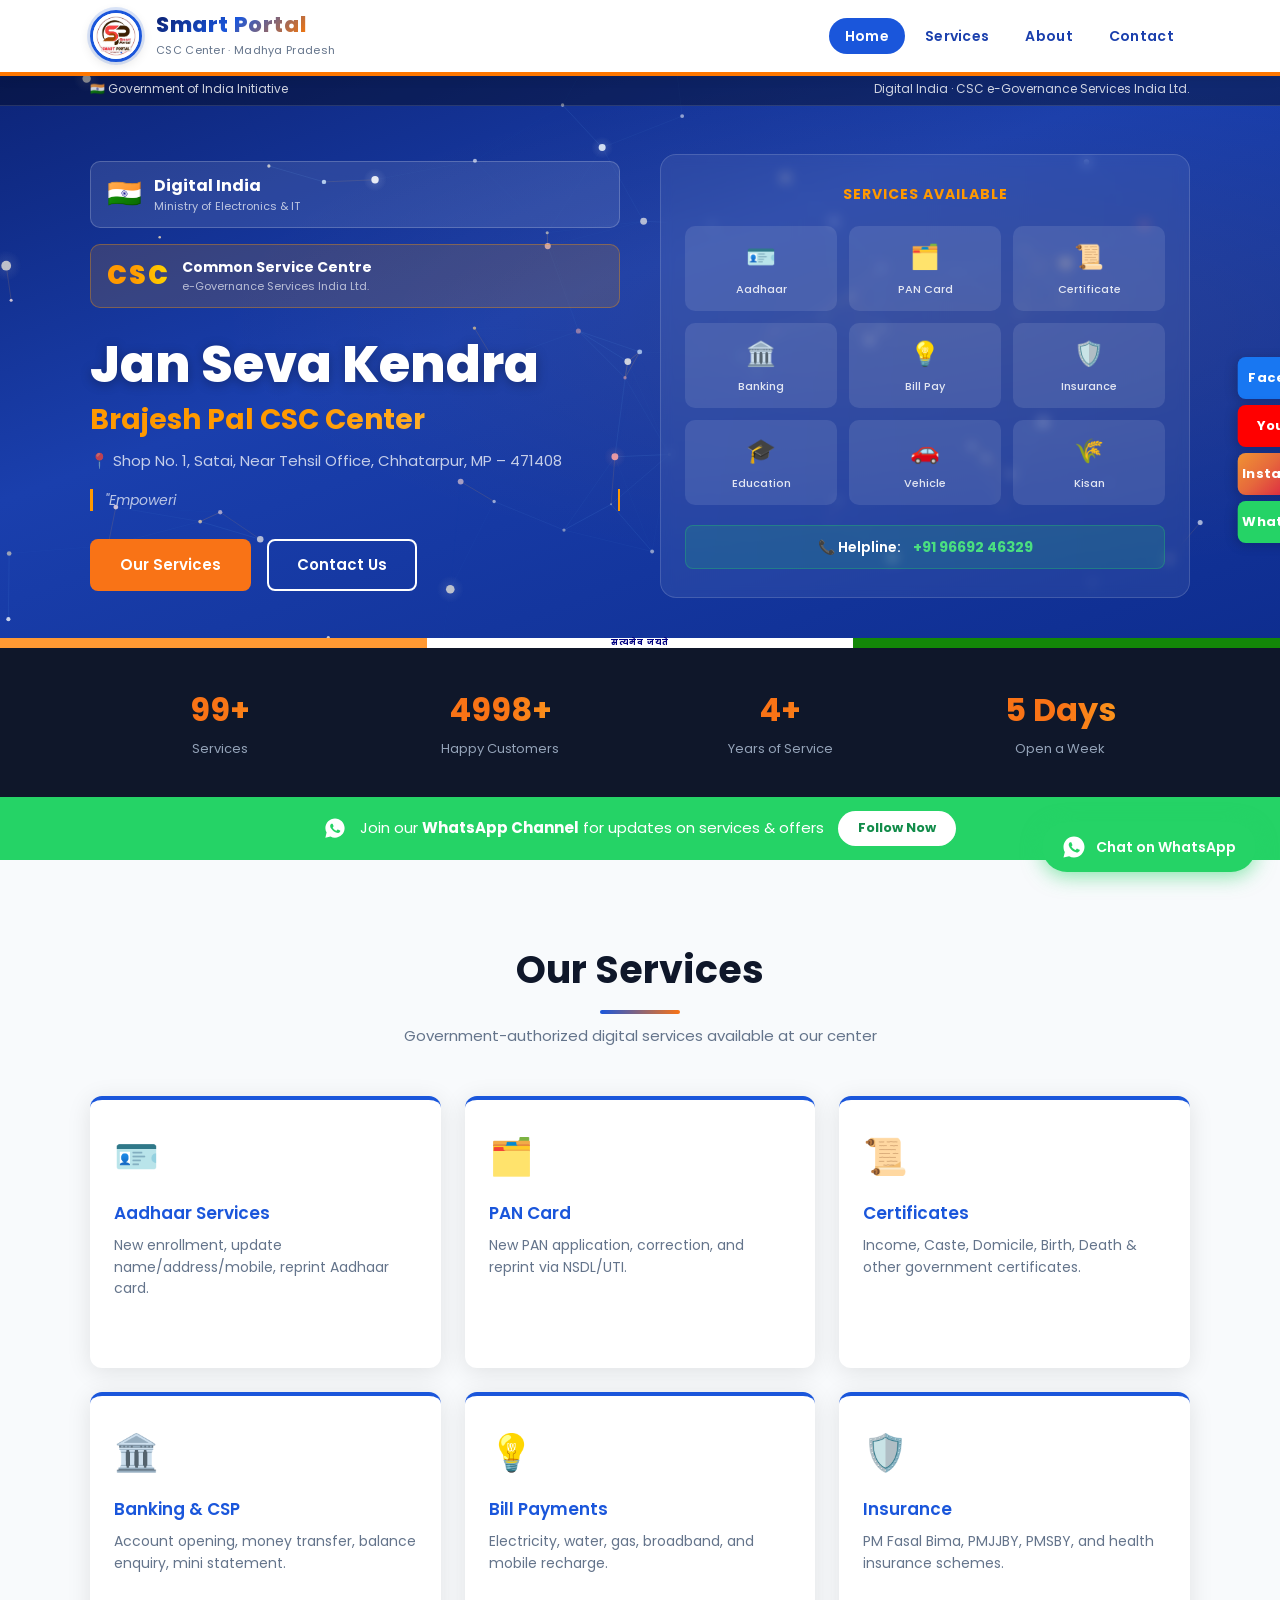
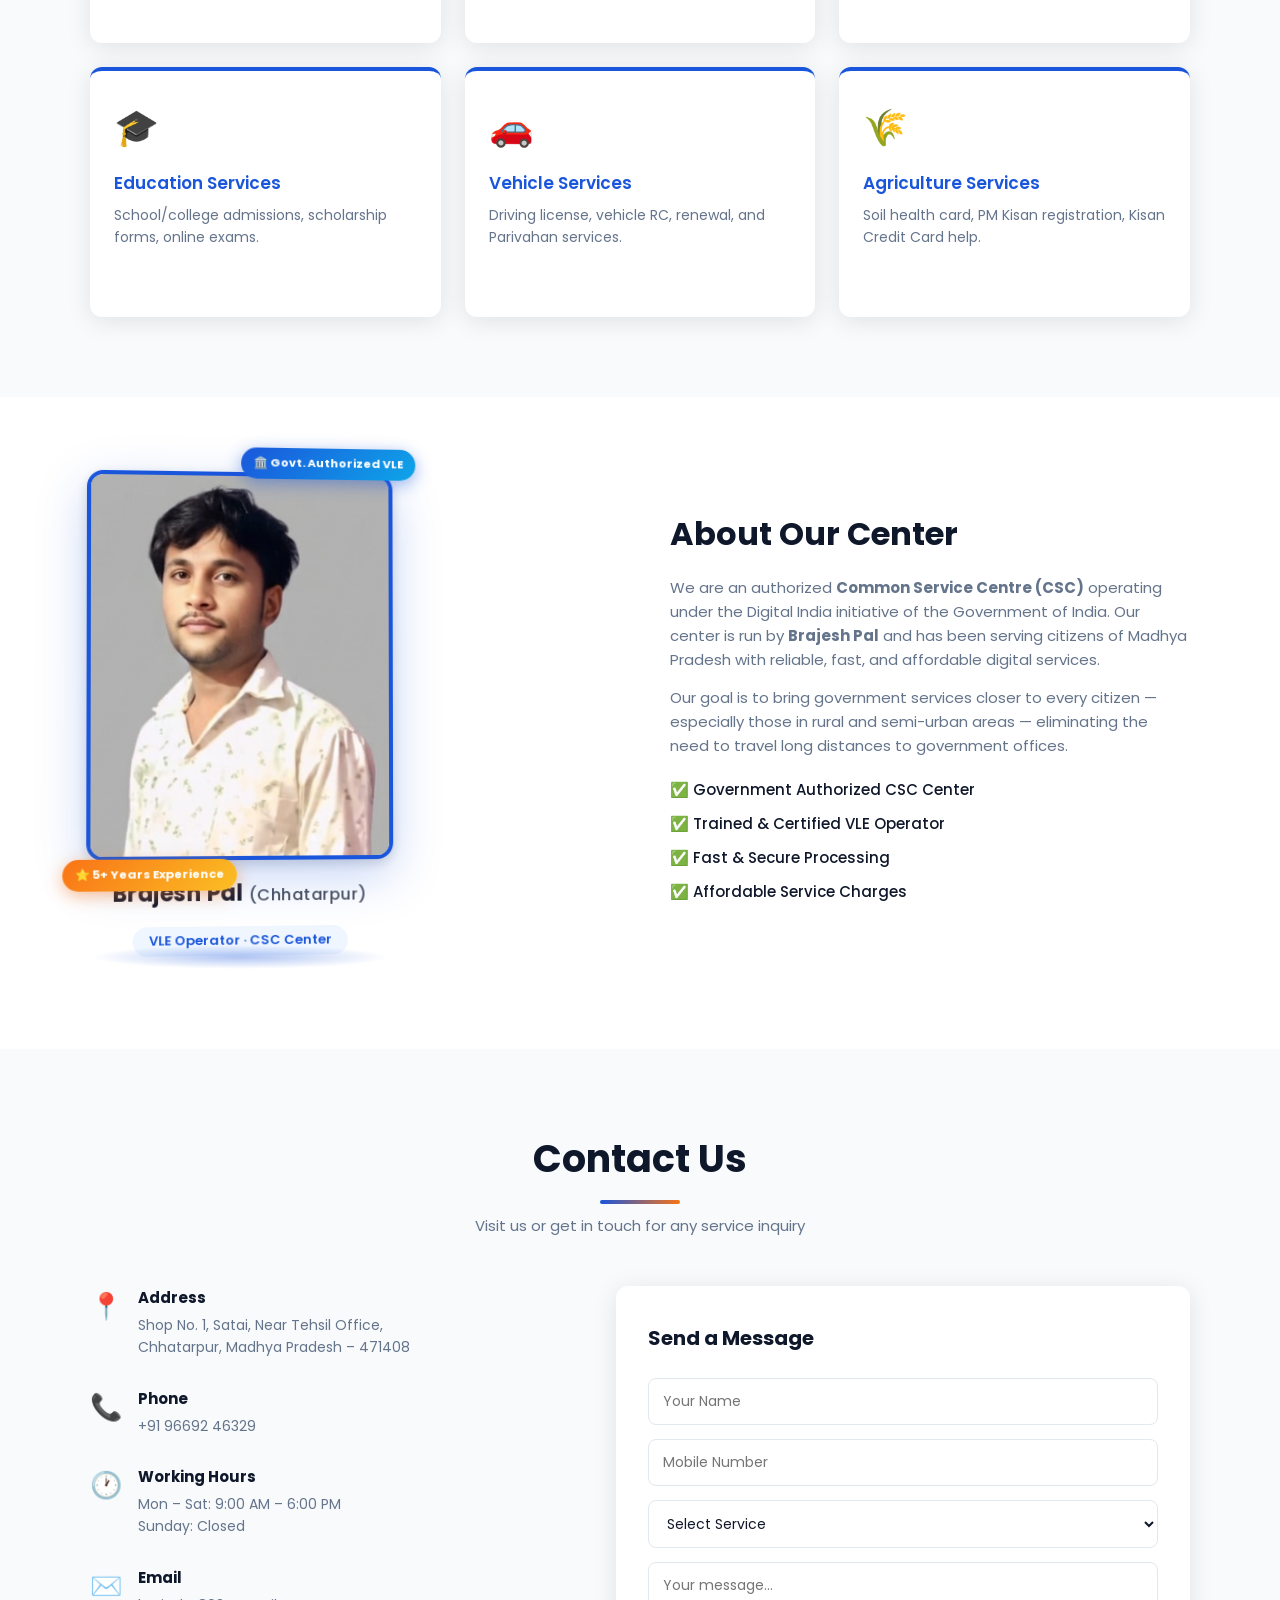
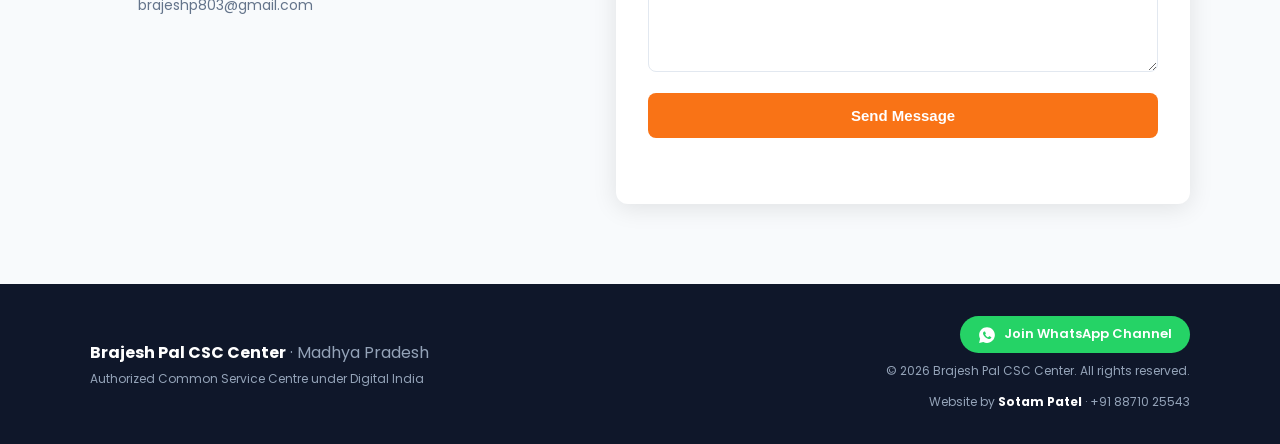
==== commit 75c379c1: "Add 3D particle network canvas animation to hero banner - 85 particles rotating in 3D space with per" ====
--- a/index.html
+++ b/index.html
@@ -56,6 +56,7 @@
 
   <!-- ===== HERO / CSC BANNER ===== -->
   <section id="home" class="hero">
+    <canvas id="heroCanvas"></canvas>
 
     <!-- Top gov bar -->
     <div class="gov-bar">
--- a/style.css
+++ b/style.css
@@ -184,6 +184,13 @@
 }
 
 /* ===== CSC BANNER / HERO ===== */
+#heroCanvas {
+  position: absolute;
+  inset: 0;
+  width: 100%; height: 100%;
+  z-index: 0;
+  pointer-events: none;
+}
 .hero {
   position: relative;
   background: linear-gradient(160deg, #0a1f6e 0%, #1a3fad 45%, #0e2d8f 100%);
@@ -194,14 +201,14 @@
 .hero::before {
   content: '';
   position: absolute; inset: 0;
-  background:
-    radial-gradient(ellipse at 80% 50%, rgba(255,153,0,.12) 0%, transparent 60%),
-    url("data:image/svg+xml,%3Csvg xmlns='http://www.w3.org/2000/svg' width='80' height='80'%3E%3Ccircle cx='40' cy='40' r='1.2' fill='rgba(255,255,255,.07)'/%3E%3C/svg%3E");
+  z-index: 0;
+  background: radial-gradient(ellipse at 75% 50%, rgba(255,153,0,.08) 0%, transparent 55%);
   pointer-events: none;
 }
 
 /* Gov top bar */
 .gov-bar {
+  position: relative; z-index: 1;
   background: rgba(0,0,0,.35);
   padding: 7px 0;
   border-bottom: 1px solid rgba(255,255,255,.12);
@@ -256,6 +263,7 @@
 
 /* Main banner layout */
 .banner-wrap {
+  position: relative; z-index: 1;
   display: grid;
   grid-template-columns: 1fr 1fr;
   gap: 40px;
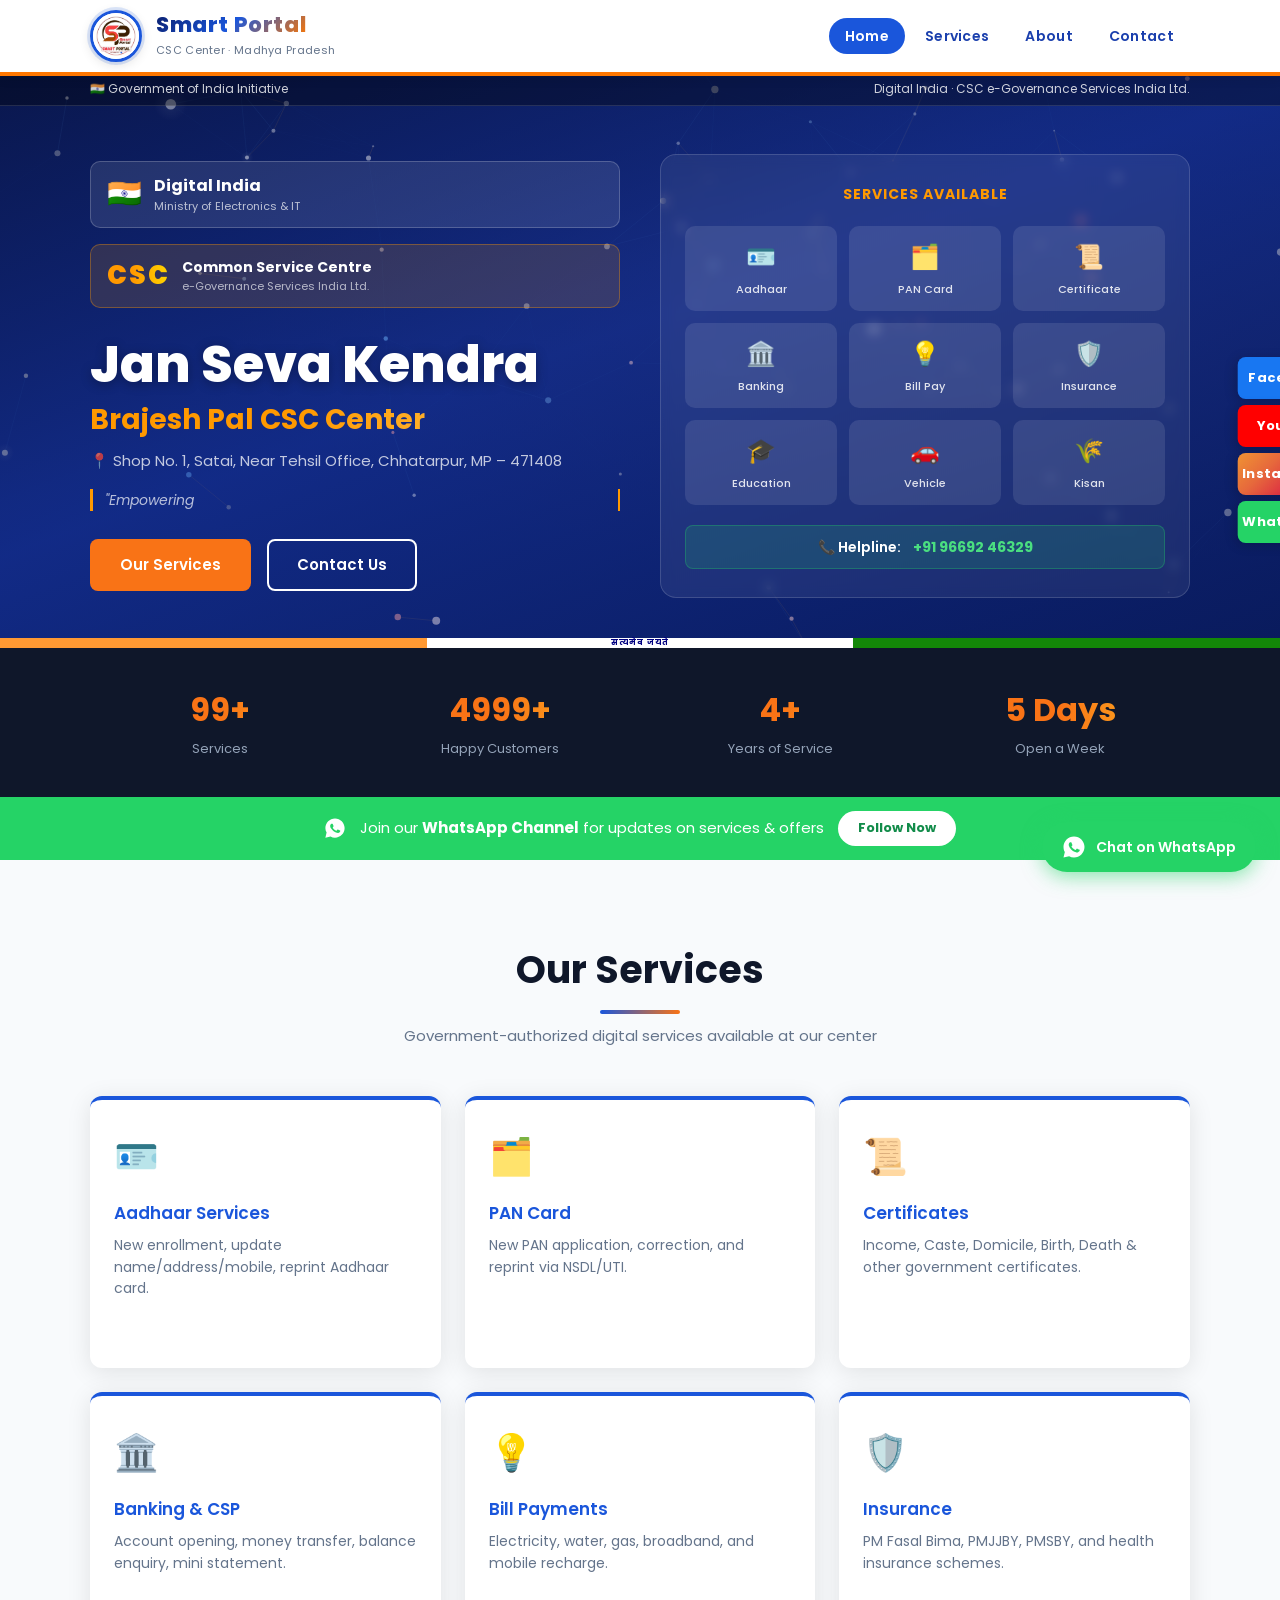
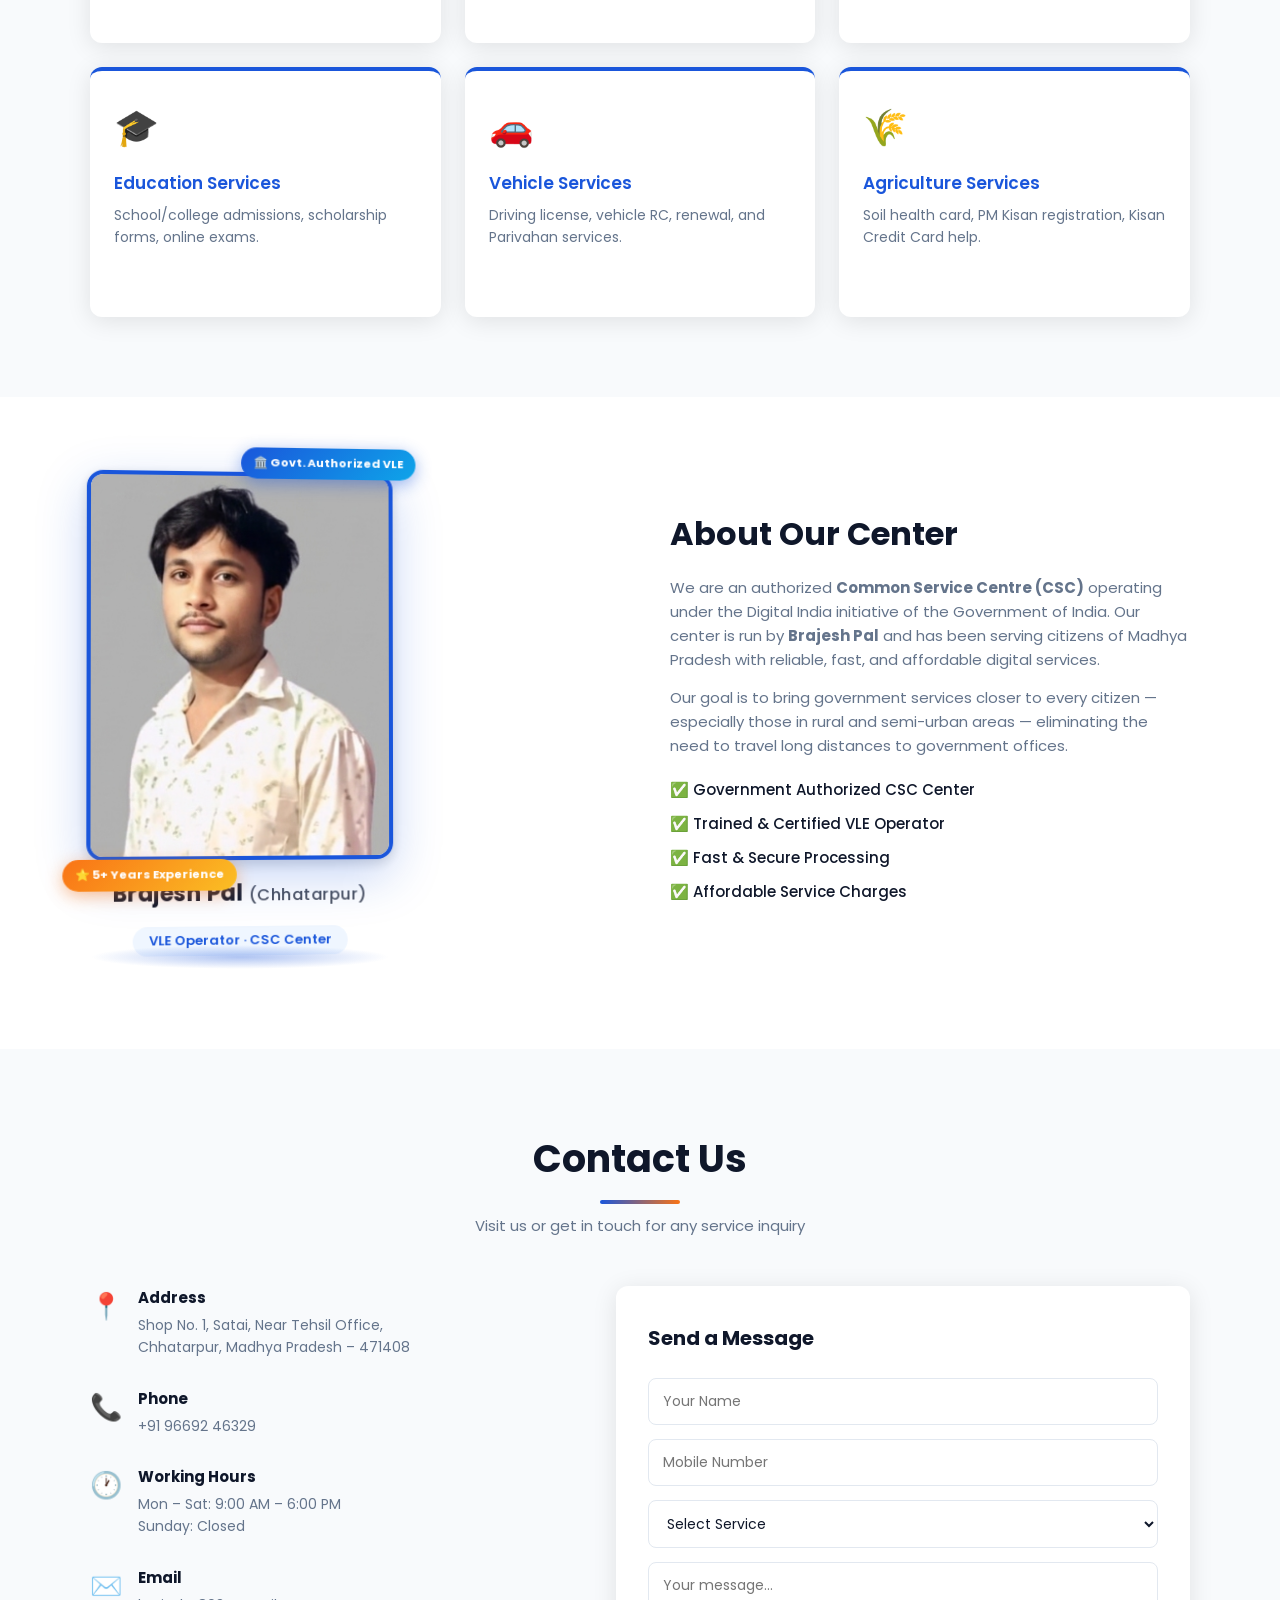
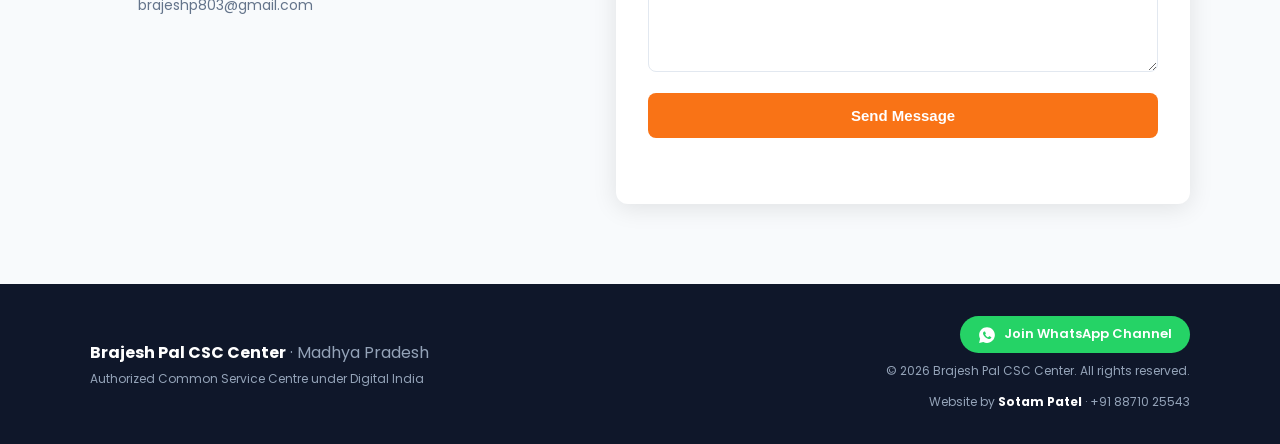
==== commit c7e0204e: "Add real video background to hero banner - Global digital network video (Mixkit free license) as her" ====
--- a/index.html
+++ b/index.html
@@ -56,6 +56,10 @@
 
   <!-- ===== HERO / CSC BANNER ===== -->
   <section id="home" class="hero">
+    <video id="heroBgVideo" autoplay muted loop playsinline>
+      <source src="banner-bg.mp4" type="video/mp4">
+    </video>
+    <div id="heroOverlay"></div>
     <canvas id="heroCanvas"></canvas>
 
     <!-- Top gov bar -->
--- a/style.css
+++ b/style.css
@@ -184,12 +184,28 @@
 }
 
 /* ===== CSC BANNER / HERO ===== */
+#heroBgVideo {
+  position: absolute;
+  inset: 0;
+  width: 100%; height: 100%;
+  object-fit: cover;
+  z-index: 0;
+  pointer-events: none;
+}
+#heroOverlay {
+  position: absolute;
+  inset: 0;
+  background: linear-gradient(160deg, rgba(8,18,60,.82) 0%, rgba(15,35,120,.72) 50%, rgba(8,22,80,.80) 100%);
+  z-index: 1;
+  pointer-events: none;
+}
 #heroCanvas {
   position: absolute;
   inset: 0;
   width: 100%; height: 100%;
-  z-index: 0;
+  z-index: 2;
   pointer-events: none;
+  opacity: 0.55;
 }
 .hero {
   position: relative;
@@ -208,7 +224,7 @@
 
 /* Gov top bar */
 .gov-bar {
-  position: relative; z-index: 1;
+  position: relative; z-index: 3;
   background: rgba(0,0,0,.35);
   padding: 7px 0;
   border-bottom: 1px solid rgba(255,255,255,.12);
@@ -263,7 +279,7 @@
 
 /* Main banner layout */
 .banner-wrap {
-  position: relative; z-index: 1;
+  position: relative; z-index: 3;
   display: grid;
   grid-template-columns: 1fr 1fr;
   gap: 40px;
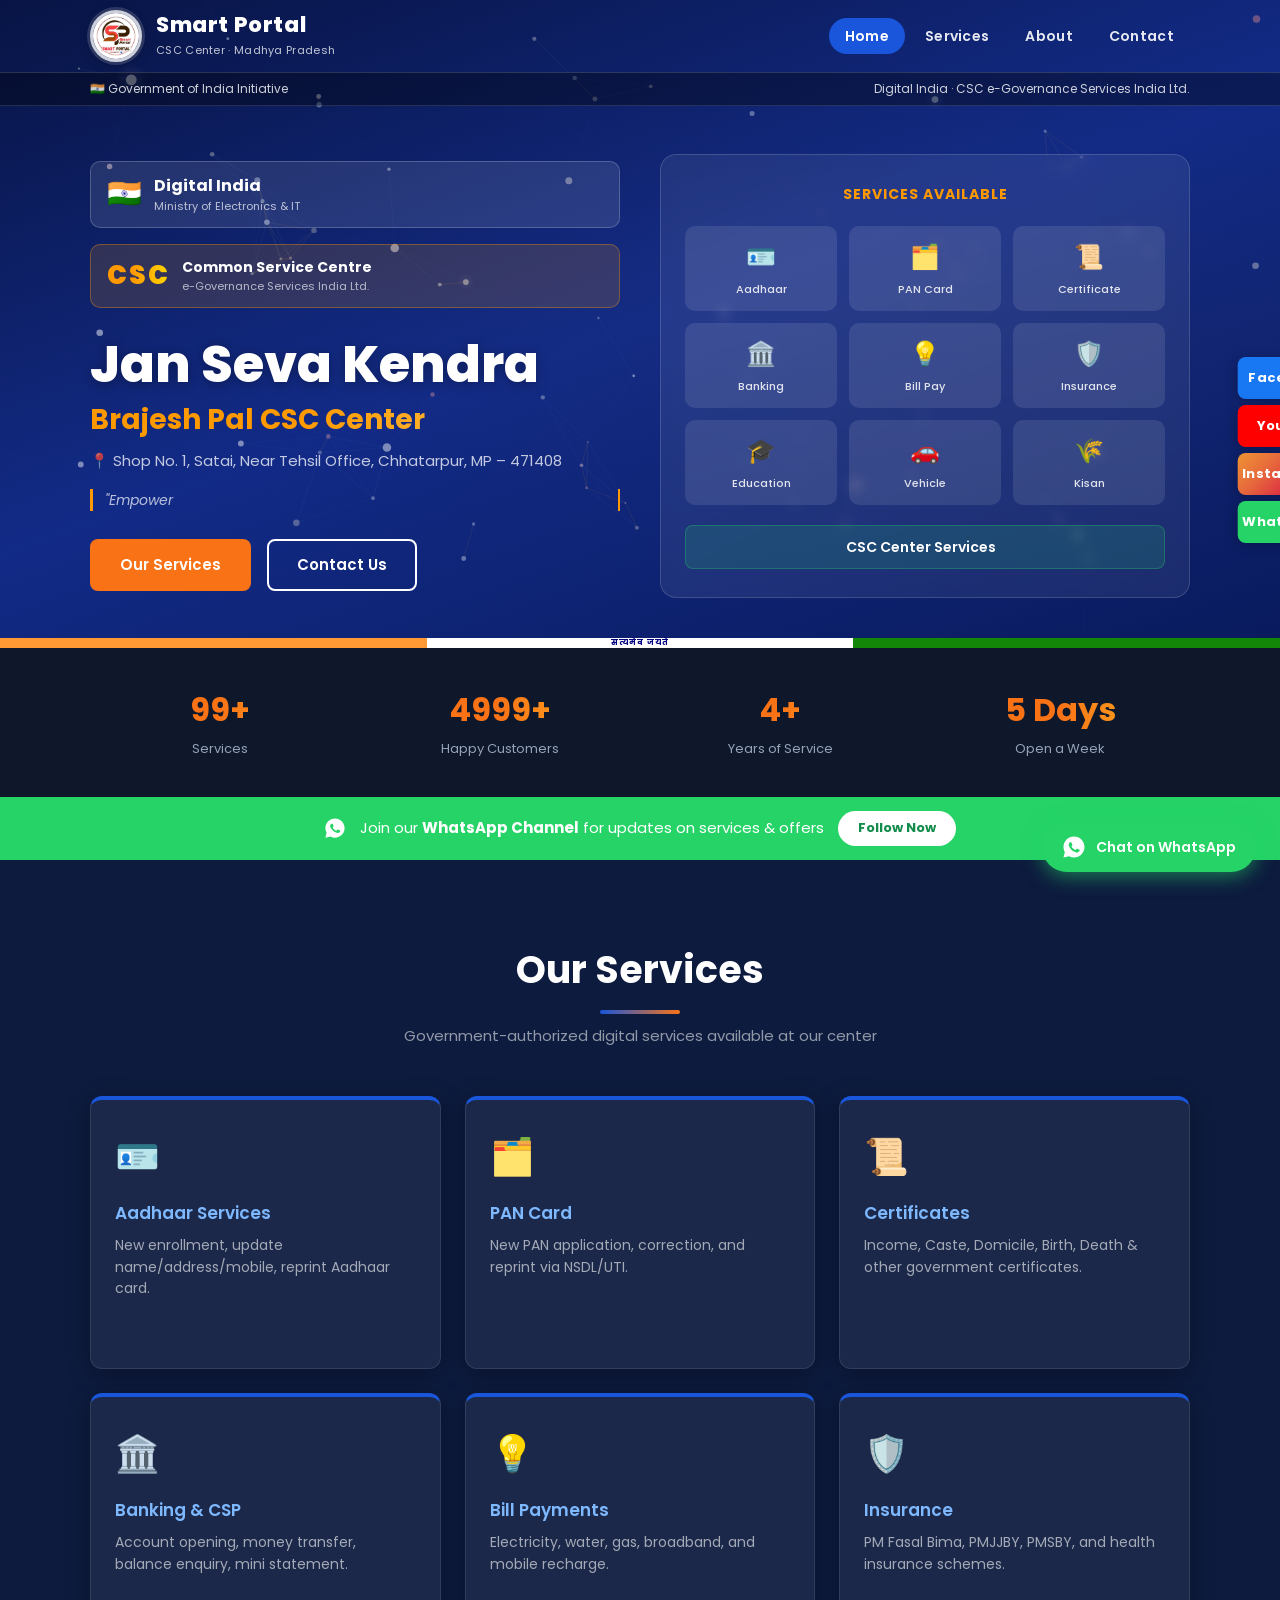
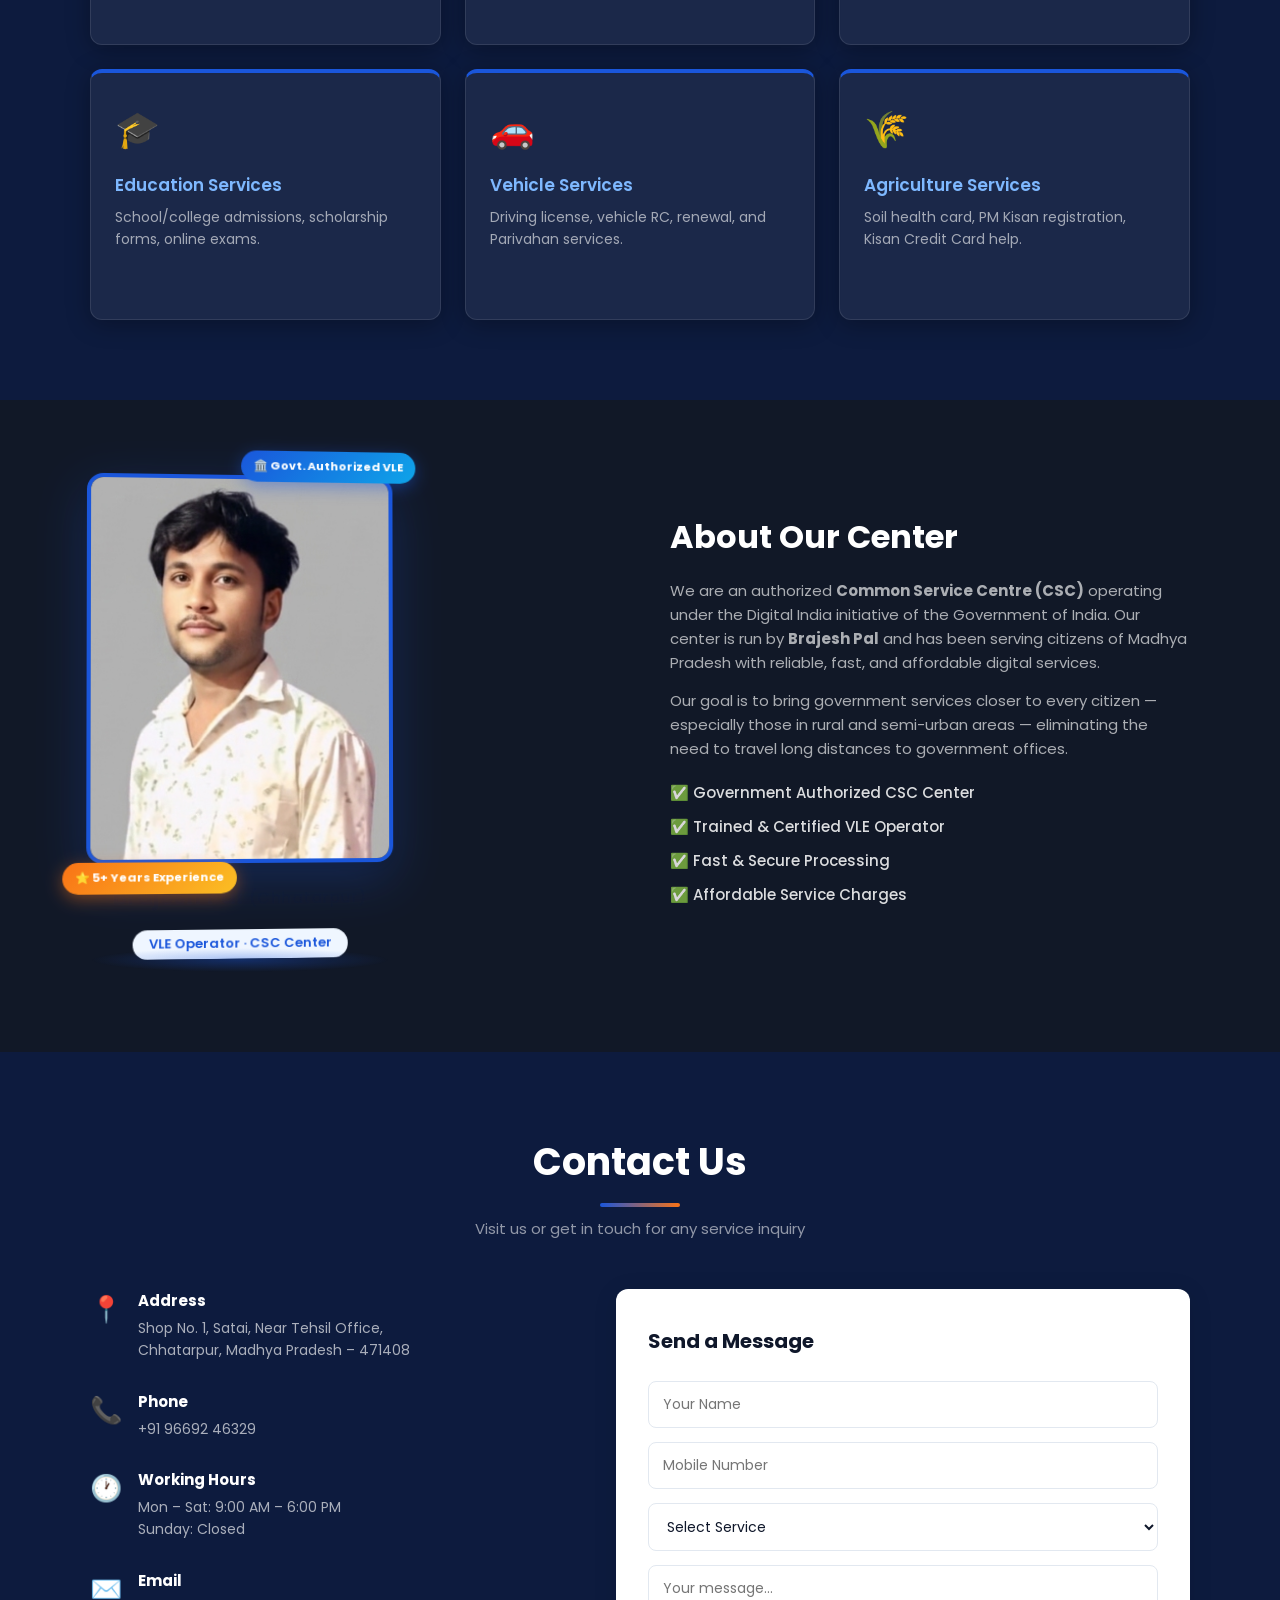
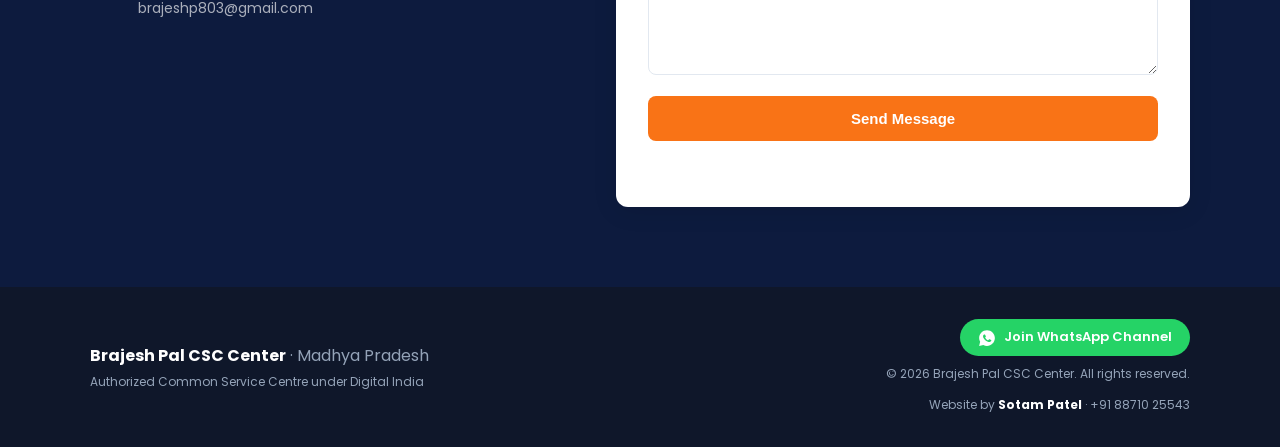
==== commit d3ddfa0b: "remove mobile number in banner page" ====
--- a/index.html
+++ b/index.html
@@ -1,18 +1,22 @@
 <!DOCTYPE html>
 <html lang="en">
+
 <head>
   <meta charset="UTF-8" />
   <meta name="viewport" content="width=device-width, initial-scale=1.0" />
   <title>Brajesh Pal CSC Center – Madhya Pradesh</title>
-  <meta name="description" content="Brajesh Pal CSC Center, Satai, Chhatarpur (471408) – Madhya Pradesh. Government and digital services: Aadhaar, PAN, certificates, banking, insurance and more." />
-  <meta name="keywords" content="CSC Center Satai, Brajesh Pal CSC, Aadhaar Satai, PAN Card Satai, Chhatarpur CSC, 471408, government services Satai, digital services Chhatarpur, CSC VLE Madhya Pradesh, Common Service Centre Satai" />
+  <meta name="description"
+    content="Brajesh Pal CSC Center, Satai, Chhatarpur (471408) – Madhya Pradesh. Government and digital services: Aadhaar, PAN, certificates, banking, insurance and more." />
+  <meta name="keywords"
+    content="CSC Center Satai, Brajesh Pal CSC, Aadhaar Satai, PAN Card Satai, Chhatarpur CSC, 471408, government services Satai, digital services Chhatarpur, CSC VLE Madhya Pradesh, Common Service Centre Satai" />
   <meta name="robots" content="index, follow" />
   <link rel="canonical" href="https://brajesh-pal-csc.vercel.app/" />
   <!-- Open Graph (WhatsApp, Facebook, LinkedIn) -->
   <meta property="og:type" content="website" />
   <meta property="og:site_name" content="Brajesh Pal CSC Center" />
   <meta property="og:title" content="Brajesh Pal CSC Center – Satai, Chhatarpur" />
-  <meta property="og:description" content="Brajesh Pal CSC Center, Satai, Chhatarpur – 471408, MP. Aadhaar, PAN, certificates, banking, insurance and more." />
+  <meta property="og:description"
+    content="Brajesh Pal CSC Center, Satai, Chhatarpur – 471408, MP. Aadhaar, PAN, certificates, banking, insurance and more." />
   <meta property="og:url" content="https://brajesh-pal-csc.vercel.app/" />
   <meta property="og:image" content="https://brajesh-pal-csc.vercel.app/csc-logo.jpg" />
   <meta property="og:image:width" content="500" />
@@ -21,7 +25,8 @@
   <!-- Twitter Card -->
   <meta name="twitter:card" content="summary" />
   <meta name="twitter:title" content="Brajesh Pal CSC Center – Satai, Chhatarpur" />
-  <meta name="twitter:description" content="Brajesh Pal CSC Center, Satai, Chhatarpur – 471408, MP. Aadhaar, PAN, certificates, banking, insurance." />
+  <meta name="twitter:description"
+    content="Brajesh Pal CSC Center, Satai, Chhatarpur – 471408, MP. Aadhaar, PAN, certificates, banking, insurance." />
   <meta name="twitter:image" content="https://brajesh-pal-csc.vercel.app/csc-logo.jpg" />
   <meta name="twitter:image:alt" content="Brajesh Pal CSC Center Logo" />
   <link rel="stylesheet" href="style.css" />
@@ -30,13 +35,16 @@
   <link rel="preconnect" href="https://fonts.googleapis.com" />
   <link href="https://fonts.googleapis.com/css2?family=Poppins:wght@300;400;600;700&display=swap" rel="stylesheet" />
 </head>
+
 <body>
 
   <!-- ===== HEADER ===== -->
   <header id="header">
     <div class="container nav-wrap">
       <a href="index.html" class="logo" style="text-decoration:none;">
-        <img src="[data-uri]" alt="Smart Portal CSC Logo" />
+        <img
+          src="[data-uri]"
+          alt="Smart Portal CSC Logo" />
         <div>
           <span class="logo-title">Smart Portal</span>
           <span class="logo-sub">CSC Center · Madhya Pradesh</span>
@@ -108,19 +116,38 @@
       <div class="banner-right">
         <p class="banner-services-title">Services Available</p>
         <div class="banner-icons-grid">
-          <div class="bicon"><span>🪪</span><p>Aadhaar</p></div>
-          <div class="bicon"><span>🗂️</span><p>PAN Card</p></div>
-          <div class="bicon"><span>📜</span><p>Certificate</p></div>
-          <div class="bicon"><span>🏛️</span><p>Banking</p></div>
-          <div class="bicon"><span>💡</span><p>Bill Pay</p></div>
-          <div class="bicon"><span>🛡️</span><p>Insurance</p></div>
-          <div class="bicon"><span>🎓</span><p>Education</p></div>
-          <div class="bicon"><span>🚗</span><p>Vehicle</p></div>
-          <div class="bicon"><span>🌾</span><p>Kisan</p></div>
+          <div class="bicon"><span>🪪</span>
+            <p>Aadhaar</p>
+          </div>
+          <div class="bicon"><span>🗂️</span>
+            <p>PAN Card</p>
+          </div>
+          <div class="bicon"><span>📜</span>
+            <p>Certificate</p>
+          </div>
+          <div class="bicon"><span>🏛️</span>
+            <p>Banking</p>
+          </div>
+          <div class="bicon"><span>💡</span>
+            <p>Bill Pay</p>
+          </div>
+          <div class="bicon"><span>🛡️</span>
+            <p>Insurance</p>
+          </div>
+          <div class="bicon"><span>🎓</span>
+            <p>Education</p>
+          </div>
+          <div class="bicon"><span>🚗</span>
+            <p>Vehicle</p>
+          </div>
+          <div class="bicon"><span>🌾</span>
+            <p>Kisan</p>
+          </div>
         </div>
         <div class="banner-helpline">
-          <span>📞 Helpline:</span>
-          <a href="tel:+919669246329">+91 96692 46329</a>
+          <!-- <span>📞 Helpline:</span> -->
+          <!-- <a href="tel:+91XXXXXX6329">+91 96692 46329</a> -->
+          <span>CSC Center Services</span>
         </div>
       </div>
     </div>
@@ -147,9 +174,13 @@
   <!-- ===== WHATSAPP CHANNEL BANNER ===== -->
   <div class="wa-banner">
     <div class="container wa-banner-inner">
-      <svg viewBox="0 0 32 32" width="22" height="22" fill="white"><path d="M16 2C8.28 2 2 8.28 2 16c0 2.44.65 4.73 1.78 6.72L2 30l7.47-1.74A13.93 13.93 0 0 0 16 30c7.72 0 14-6.28 14-14S23.72 2 16 2zm7.26 19.46c-.3.85-1.76 1.62-2.42 1.72-.62.1-1.4.14-2.26-.14-.52-.17-1.18-.4-2.04-.78-3.58-1.55-5.92-5.18-6.1-5.42-.18-.24-1.46-1.95-1.46-3.72 0-1.77.93-2.64 1.26-3 .33-.36.72-.45.96-.45h.69c.22 0 .52-.08.82.62.3.72 1.02 2.49 1.11 2.67.09.18.15.39.03.63-.12.24-.18.39-.36.6-.18.21-.38.47-.54.63-.18.18-.37.38-.16.74.21.36.94 1.55 2.02 2.51 1.38 1.23 2.55 1.61 2.91 1.79.36.18.57.15.78-.09.21-.24.9-1.05 1.14-1.41.24-.36.48-.3.81-.18.33.12 2.1.99 2.46 1.17.36.18.6.27.69.42.09.15.09.87-.21 1.72z"/></svg>
+      <svg viewBox="0 0 32 32" width="22" height="22" fill="white">
+        <path
+          d="M16 2C8.28 2 2 8.28 2 16c0 2.44.65 4.73 1.78 6.72L2 30l7.47-1.74A13.93 13.93 0 0 0 16 30c7.72 0 14-6.28 14-14S23.72 2 16 2zm7.26 19.46c-.3.85-1.76 1.62-2.42 1.72-.62.1-1.4.14-2.26-.14-.52-.17-1.18-.4-2.04-.78-3.58-1.55-5.92-5.18-6.1-5.42-.18-.24-1.46-1.95-1.46-3.72 0-1.77.93-2.64 1.26-3 .33-.36.72-.45.96-.45h.69c.22 0 .52-.08.82.62.3.72 1.02 2.49 1.11 2.67.09.18.15.39.03.63-.12.24-.18.39-.36.6-.18.21-.38.47-.54.63-.18.18-.37.38-.16.74.21.36.94 1.55 2.02 2.51 1.38 1.23 2.55 1.61 2.91 1.79.36.18.57.15.78-.09.21-.24.9-1.05 1.14-1.41.24-.36.48-.3.81-.18.33.12 2.1.99 2.46 1.17.36.18.6.27.69.42.09.15.09.87-.21 1.72z" />
+      </svg>
       <span>Join our <strong>WhatsApp Channel</strong> for updates on services & offers</span>
-      <a href="https://whatsapp.com/channel/0029Vax804j2UPB8wsZU4B05" target="_blank" rel="noopener" class="wa-banner-btn">Follow Now</a>
+      <a href="https://whatsapp.com/channel/0029Vax804j2UPB8wsZU4B05" target="_blank" rel="noopener"
+        class="wa-banner-btn">Follow Now</a>
     </div>
   </div>
 
@@ -167,7 +198,8 @@
           <span class="card-link-hint">Visit UIDAI ↗</span>
         </a>
 
-        <a class="service-card" href="https://www.onlineservices.nsdl.com/paam/endUserRegisterContact.html" target="_blank" rel="noopener">
+        <a class="service-card" href="https://www.onlineservices.nsdl.com/paam/endUserRegisterContact.html"
+          target="_blank" rel="noopener">
           <div class="service-icon">🗂️</div>
           <h3>PAN Card</h3>
           <p>New PAN application, correction, and reprint via NSDL/UTI.</p>
@@ -236,7 +268,8 @@
             <span class="owner-badge-govt">🏛️ Govt. Authorized VLE</span>
             <img src="owner.jpg" alt="Brajesh Pal" class="owner-photo" />
             <span class="owner-badge-exp">⭐ 5+ Years Experience</span>
-            <p class="owner-name">Brajesh Pal <span style="font-size:0.75em; font-weight:500; opacity:0.75;">(Chhatarpur)</span></p>
+            <p class="owner-name">Brajesh Pal <span
+                style="font-size:0.75em; font-weight:500; opacity:0.75;">(Chhatarpur)</span></p>
             <p class="owner-role">VLE Operator · CSC Center</p>
           </div>
           <div class="owner-card-shadow" id="ownerShadow"></div>
@@ -278,7 +311,7 @@
             <span class="info-icon">📍</span>
             <div>
               <strong>Address</strong>
-              <p>Shop No. 1, Satai, Near Tehsil Office,<br/>Chhatarpur, Madhya Pradesh – 471408</p>
+              <p>Shop No. 1, Satai, Near Tehsil Office,<br />Chhatarpur, Madhya Pradesh – 471408</p>
             </div>
           </div>
           <div class="info-item">
@@ -292,7 +325,7 @@
             <span class="info-icon">🕐</span>
             <div>
               <strong>Working Hours</strong>
-              <p>Mon – Sat: 9:00 AM – 6:00 PM<br/>Sunday: Closed</p>
+              <p>Mon – Sat: 9:00 AM – 6:00 PM<br />Sunday: Closed</p>
             </div>
           </div>
           <div class="info-item">
@@ -335,12 +368,17 @@
         <p class="footer-sub">Authorized Common Service Centre under Digital India</p>
       </div>
       <div class="footer-right">
-        <a href="https://whatsapp.com/channel/0029Vax804j2UPB8wsZU4B05" target="_blank" rel="noopener" class="wa-channel-btn">
-          <svg viewBox="0 0 32 32" width="18" height="18" fill="currentColor"><path d="M16 2C8.28 2 2 8.28 2 16c0 2.44.65 4.73 1.78 6.72L2 30l7.47-1.74A13.93 13.93 0 0 0 16 30c7.72 0 14-6.28 14-14S23.72 2 16 2zm7.26 19.46c-.3.85-1.76 1.62-2.42 1.72-.62.1-1.4.14-2.26-.14-.52-.17-1.18-.4-2.04-.78-3.58-1.55-5.92-5.18-6.1-5.42-.18-.24-1.46-1.95-1.46-3.72 0-1.77.93-2.64 1.26-3 .33-.36.72-.45.96-.45h.69c.22 0 .52-.08.82.62.3.72 1.02 2.49 1.11 2.67.09.18.15.39.03.63-.12.24-.18.39-.36.6-.18.21-.38.47-.54.63-.18.18-.37.38-.16.74.21.36.94 1.55 2.02 2.51 1.38 1.23 2.55 1.61 2.91 1.79.36.18.57.15.78-.09.21-.24.9-1.05 1.14-1.41.24-.36.48-.3.81-.18.33.12 2.1.99 2.46 1.17.36.18.6.27.69.42.09.15.09.87-.21 1.72z"/></svg>
+        <a href="https://whatsapp.com/channel/0029Vax804j2UPB8wsZU4B05" target="_blank" rel="noopener"
+          class="wa-channel-btn">
+          <svg viewBox="0 0 32 32" width="18" height="18" fill="currentColor">
+            <path
+              d="M16 2C8.28 2 2 8.28 2 16c0 2.44.65 4.73 1.78 6.72L2 30l7.47-1.74A13.93 13.93 0 0 0 16 30c7.72 0 14-6.28 14-14S23.72 2 16 2zm7.26 19.46c-.3.85-1.76 1.62-2.42 1.72-.62.1-1.4.14-2.26-.14-.52-.17-1.18-.4-2.04-.78-3.58-1.55-5.92-5.18-6.1-5.42-.18-.24-1.46-1.95-1.46-3.72 0-1.77.93-2.64 1.26-3 .33-.36.72-.45.96-.45h.69c.22 0 .52-.08.82.62.3.72 1.02 2.49 1.11 2.67.09.18.15.39.03.63-.12.24-.18.39-.36.6-.18.21-.38.47-.54.63-.18.18-.37.38-.16.74.21.36.94 1.55 2.02 2.51 1.38 1.23 2.55 1.61 2.91 1.79.36.18.57.15.78-.09.21-.24.9-1.05 1.14-1.41.24-.36.48-.3.81-.18.33.12 2.1.99 2.46 1.17.36.18.6.27.69.42.09.15.09.87-.21 1.72z" />
+          </svg>
           Join WhatsApp Channel
         </a>
         <p class="footer-copy">&copy; 2026 Brajesh Pal CSC Center. All rights reserved.</p>
-        <p class="footer-copy" style="margin-top:4px;">Website by <strong style="color:#fff;">Sotam Patel</strong> · <a href="tel:+918871025543" style="color:#94a3b8;">+91 88710 25543</a></p>
+        <p class="footer-copy" style="margin-top:4px;">Website by <strong style="color:#fff;">Sotam Patel</strong> · <a
+            href="tel:+918871025543" style="color:#94a3b8;">+91 88710 25543</a></p>
       </div>
     </div>
   </footer>
@@ -349,35 +387,55 @@
   <div class="social-sidebar">
     <a href="https://www.facebook.com/brajesh.pal.179108/" target="_blank" rel="noopener" class="side-btn side-fb">
       <span class="side-icon">
-        <svg viewBox="0 0 24 24" fill="currentColor" width="18" height="18"><path d="M18 2h-3a5 5 0 0 0-5 5v3H7v4h3v8h4v-8h3l1-4h-4V7a1 1 0 0 1 1-1h3z"/></svg>
+        <svg viewBox="0 0 24 24" fill="currentColor" width="18" height="18">
+          <path d="M18 2h-3a5 5 0 0 0-5 5v3H7v4h3v8h4v-8h3l1-4h-4V7a1 1 0 0 1 1-1h3z" />
+        </svg>
       </span>
       <span class="side-label">Facebook</span>
     </a>
     <a href="https://www.youtube.com/@SmartPortalOfficial" target="_blank" rel="noopener" class="side-btn side-yt">
       <span class="side-icon">
-        <svg viewBox="0 0 24 24" fill="currentColor" width="18" height="18"><path d="M22.54 6.42a2.78 2.78 0 0 0-1.95-1.96C18.88 4 12 4 12 4s-6.88 0-8.59.46A2.78 2.78 0 0 0 1.46 6.42 29 29 0 0 0 1 12a29 29 0 0 0 .46 5.58 2.78 2.78 0 0 0 1.95 1.96C5.12 20 12 20 12 20s6.88 0 8.59-.46a2.78 2.78 0 0 0 1.96-1.96A29 29 0 0 0 23 12a29 29 0 0 0-.46-5.58zM9.75 15.02V8.98L15.5 12l-5.75 3.02z"/></svg>
+        <svg viewBox="0 0 24 24" fill="currentColor" width="18" height="18">
+          <path
+            d="M22.54 6.42a2.78 2.78 0 0 0-1.95-1.96C18.88 4 12 4 12 4s-6.88 0-8.59.46A2.78 2.78 0 0 0 1.46 6.42 29 29 0 0 0 1 12a29 29 0 0 0 .46 5.58 2.78 2.78 0 0 0 1.95 1.96C5.12 20 12 20 12 20s6.88 0 8.59-.46a2.78 2.78 0 0 0 1.96-1.96A29 29 0 0 0 23 12a29 29 0 0 0-.46-5.58zM9.75 15.02V8.98L15.5 12l-5.75 3.02z" />
+        </svg>
       </span>
       <span class="side-label">YouTube</span>
     </a>
-    <a href="https://www.instagram.com/cmladlibahnayojana?igsh=NHd1dmM0YnVtYXU1" target="_blank" rel="noopener" class="side-btn side-ig">
+    <a href="https://www.instagram.com/cmladlibahnayojana?igsh=NHd1dmM0YnVtYXU1" target="_blank" rel="noopener"
+      class="side-btn side-ig">
       <span class="side-icon">
-        <svg viewBox="0 0 24 24" fill="none" stroke="currentColor" stroke-width="2" stroke-linecap="round" stroke-linejoin="round" width="18" height="18"><rect x="2" y="2" width="20" height="20" rx="5" ry="5"/><path d="M16 11.37A4 4 0 1 1 12.63 8 4 4 0 0 1 16 11.37z"/><line x1="17.5" y1="6.5" x2="17.51" y2="6.5"/></svg>
+        <svg viewBox="0 0 24 24" fill="none" stroke="currentColor" stroke-width="2" stroke-linecap="round"
+          stroke-linejoin="round" width="18" height="18">
+          <rect x="2" y="2" width="20" height="20" rx="5" ry="5" />
+          <path d="M16 11.37A4 4 0 1 1 12.63 8 4 4 0 0 1 16 11.37z" />
+          <line x1="17.5" y1="6.5" x2="17.51" y2="6.5" />
+        </svg>
       </span>
       <span class="side-label">Instagram</span>
     </a>
-    <a href="https://wa.me/919669246329?text=Hello%2C%20I%20need%20help%20with%20CSC%20services" target="_blank" rel="noopener" class="side-btn side-wa">
+    <a href="https://wa.me/919669246329?text=Hello%2C%20I%20need%20help%20with%20CSC%20services" target="_blank"
+      rel="noopener" class="side-btn side-wa">
       <span class="side-icon">
-        <svg viewBox="0 0 32 32" fill="currentColor" width="18" height="18"><path d="M16 2C8.28 2 2 8.28 2 16c0 2.44.65 4.73 1.78 6.72L2 30l7.47-1.74A13.93 13.93 0 0 0 16 30c7.72 0 14-6.28 14-14S23.72 2 16 2zm7.26 19.46c-.3.85-1.76 1.62-2.42 1.72-.62.1-1.4.14-2.26-.14-.52-.17-1.18-.4-2.04-.78-3.58-1.55-5.92-5.18-6.1-5.42-.18-.24-1.46-1.95-1.46-3.72 0-1.77.93-2.64 1.26-3 .33-.36.72-.45.96-.45h.69c.22 0 .52-.08.82.62.3.72 1.02 2.49 1.11 2.67.09.18.15.39.03.63-.12.24-.18.39-.36.6-.18.21-.38.47-.54.63-.18.18-.37.38-.16.74.21.36.94 1.55 2.02 2.51 1.38 1.23 2.55 1.61 2.91 1.79.36.18.57.15.78-.09.21-.24.9-1.05 1.14-1.41.24-.36.48-.3.81-.18.33.12 2.1.99 2.46 1.17.36.18.6.27.69.42.09.15.09.87-.21 1.72z"/></svg>
+        <svg viewBox="0 0 32 32" fill="currentColor" width="18" height="18">
+          <path
+            d="M16 2C8.28 2 2 8.28 2 16c0 2.44.65 4.73 1.78 6.72L2 30l7.47-1.74A13.93 13.93 0 0 0 16 30c7.72 0 14-6.28 14-14S23.72 2 16 2zm7.26 19.46c-.3.85-1.76 1.62-2.42 1.72-.62.1-1.4.14-2.26-.14-.52-.17-1.18-.4-2.04-.78-3.58-1.55-5.92-5.18-6.1-5.42-.18-.24-1.46-1.95-1.46-3.72 0-1.77.93-2.64 1.26-3 .33-.36.72-.45.96-.45h.69c.22 0 .52-.08.82.62.3.72 1.02 2.49 1.11 2.67.09.18.15.39.03.63-.12.24-.18.39-.36.6-.18.21-.38.47-.54.63-.18.18-.37.38-.16.74.21.36.94 1.55 2.02 2.51 1.38 1.23 2.55 1.61 2.91 1.79.36.18.57.15.78-.09.21-.24.9-1.05 1.14-1.41.24-.36.48-.3.81-.18.33.12 2.1.99 2.46 1.17.36.18.6.27.69.42.09.15.09.87-.21 1.72z" />
+        </svg>
       </span>
       <span class="side-label">WhatsApp</span>
     </a>
   </div>
 
-  <a href="https://wa.me/919669246329?text=Hello%2C%20I%20need%20help%20with%20CSC%20services" class="whatsapp-fab" target="_blank" rel="noopener" title="Chat on WhatsApp">
-    <svg viewBox="0 0 32 32" width="24" height="24" fill="white"><path d="M16 2C8.28 2 2 8.28 2 16c0 2.44.65 4.73 1.78 6.72L2 30l7.47-1.74A13.93 13.93 0 0 0 16 30c7.72 0 14-6.28 14-14S23.72 2 16 2zm7.26 19.46c-.3.85-1.76 1.62-2.42 1.72-.62.1-1.4.14-2.26-.14-.52-.17-1.18-.4-2.04-.78-3.58-1.55-5.92-5.18-6.1-5.42-.18-.24-1.46-1.95-1.46-3.72 0-1.77.93-2.64 1.26-3 .33-.36.72-.45.96-.45h.69c.22 0 .52-.08.82.62.3.72 1.02 2.49 1.11 2.67.09.18.15.39.03.63-.12.24-.18.39-.36.6-.18.21-.38.47-.54.63-.18.18-.37.38-.16.74.21.36.94 1.55 2.02 2.51 1.38 1.23 2.55 1.61 2.91 1.79.36.18.57.15.78-.09.21-.24.9-1.05 1.14-1.41.24-.36.48-.3.81-.18.33.12 2.1.99 2.46 1.17.36.18.6.27.69.42.09.15.09.87-.21 1.72z"/></svg>
+  <a href="https://wa.me/919669246329?text=Hello%2C%20I%20need%20help%20with%20CSC%20services" class="whatsapp-fab"
+    target="_blank" rel="noopener" title="Chat on WhatsApp">
+    <svg viewBox="0 0 32 32" width="24" height="24" fill="white">
+      <path
+        d="M16 2C8.28 2 2 8.28 2 16c0 2.44.65 4.73 1.78 6.72L2 30l7.47-1.74A13.93 13.93 0 0 0 16 30c7.72 0 14-6.28 14-14S23.72 2 16 2zm7.26 19.46c-.3.85-1.76 1.62-2.42 1.72-.62.1-1.4.14-2.26-.14-.52-.17-1.18-.4-2.04-.78-3.58-1.55-5.92-5.18-6.1-5.42-.18-.24-1.46-1.95-1.46-3.72 0-1.77.93-2.64 1.26-3 .33-.36.72-.45.96-.45h.69c.22 0 .52-.08.82.62.3.72 1.02 2.49 1.11 2.67.09.18.15.39.03.63-.12.24-.18.39-.36.6-.18.21-.38.47-.54.63-.18.18-.37.38-.16.74.21.36.94 1.55 2.02 2.51 1.38 1.23 2.55 1.61 2.91 1.79.36.18.57.15.78-.09.21-.24.9-1.05 1.14-1.41.24-.36.48-.3.81-.18.33.12 2.1.99 2.46 1.17.36.18.6.27.69.42.09.15.09.87-.21 1.72z" />
+    </svg>
     <span class="fab-text">Chat on WhatsApp</span>
   </a>
 
   <script src="main.js"></script>
 </body>
-</html>
+
+</html>
--- a/style.css
+++ b/style.css
@@ -119,10 +119,15 @@
 /* ===== HEADER ===== */
 #header {
   position: fixed; top: 0; left: 0; right: 0; z-index: 100;
+  background: transparent;
+  border-bottom: 1px solid rgba(255,255,255,.15);
+  box-shadow: none;
+  transition: background .35s ease, border-color .35s ease, box-shadow .35s ease;
+}
+#header.scrolled {
   background: #ffffff;
   border-bottom: 4px solid #ff7700;
   box-shadow: 0 3px 16px rgba(0,0,0,.12);
-  transition: box-shadow .3s;
 }
 .nav-wrap {
   display: flex; align-items: center; justify-content: space-between;
@@ -133,8 +138,9 @@
   height: 52px; width: 52px;
   object-fit: cover; border-radius: 50%;
   animation: logoPopIn .5s .1s cubic-bezier(.34,1.56,.64,1) both;
-  border: 3px solid #1a56db;
-  box-shadow: 0 0 0 3px rgba(26,86,219,.15), 0 3px 12px rgba(0,0,0,.12);
+  border: 3px solid rgba(255,255,255,.8);
+  box-shadow: 0 0 0 3px rgba(255,255,255,.15), 0 3px 12px rgba(0,0,0,.25);
+  transition: border-color .35s, box-shadow .35s;
 }
 @keyframes logoPopIn {
   from { opacity: 0; transform: scale(.4) rotate(-15deg); }
@@ -149,6 +155,11 @@
   font-weight: 800;
   line-height: 1.2;
   letter-spacing: 0.6px;
+  color: #ffffff;
+  -webkit-text-fill-color: #ffffff;
+  transition: color .35s;
+}
+#header.scrolled .logo-title {
   background: linear-gradient(135deg, #0a1f6e 0%, #1a56db 50%, #ff7700 100%);
   -webkit-background-clip: text;
   -webkit-text-fill-color: transparent;
@@ -157,10 +168,12 @@
 .logo-sub {
   display: block;
   font-size: 11px;
-  color: var(--gray);
+  color: rgba(255,255,255,.75);
   margin-top: 2px;
   letter-spacing: 0.3px;
-}
+  transition: color .35s;
+}
+#header.scrolled .logo-sub { color: var(--gray); }
 
 nav ul { display: flex; gap: 4px; list-style: none; }
 nav ul a {
@@ -168,10 +181,11 @@
   border-radius: 20px;
   font-size: 14px;
   font-weight: 600;
-  color: #1a3fad;
+  color: rgba(255,255,255,.9);
   transition: background .2s, color .2s, box-shadow .2s;
   letter-spacing: 0.3px;
 }
+#header.scrolled nav ul a { color: #1a3fad; }
 nav ul a:hover {
   background: #ff7700;
   color: #fff;
@@ -180,8 +194,9 @@
 
 .menu-toggle {
   display: none; background: none; border: none;
-  font-size: 24px; cursor: pointer; color: #1a3fad;
-}
+  font-size: 24px; cursor: pointer; color: rgba(255,255,255,.9);
+}
+#header.scrolled .menu-toggle { color: #1a3fad; }
 
 /* ===== CSC BANNER / HERO ===== */
 #heroBgVideo {
@@ -515,18 +530,22 @@
 }
 
 /* ===== SERVICES ===== */
-.services { padding: 80px 0; background: var(--light); }
+.services { padding: 80px 0; background: #0d1b3e; }
+.services .section-title, .about .section-title, .contact .section-title { color: #fff; }
+.services .section-sub,   .about .section-sub,   .contact .section-sub   { color: rgba(255,255,255,.55); }
 .services-grid {
   display: grid;
   grid-template-columns: repeat(auto-fill, minmax(280px, 1fr));
   gap: 24px;
 }
 .service-card {
-  background: var(--white);
+  background: rgba(255,255,255,.06);
   border-radius: var(--radius);
   padding: 28px 24px;
-  box-shadow: var(--shadow);
-  transition: transform .25s, box-shadow .25s, border-color .25s;
+  box-shadow: 0 4px 24px rgba(0,0,0,.3);
+  transition: transform .25s, box-shadow .25s, border-color .25s, background .25s;
+  border-top: 4px solid var(--blue);
+  border: 1px solid rgba(255,255,255,.1);
   border-top: 4px solid var(--blue);
   text-decoration: none;
   color: inherit;
@@ -542,12 +561,12 @@
   opacity: 0;
   transition: opacity .25s;
 }
-.service-card:hover { transform: translateY(-6px); box-shadow: 0 12px 36px rgba(26,86,219,.18); border-top-color: var(--orange); }
+.service-card:hover { transform: translateY(-6px); box-shadow: 0 12px 36px rgba(26,86,219,.35); border-top-color: var(--orange); background: rgba(255,255,255,.1); }
 .service-card:hover::after { opacity: 1; }
 .service-icon { font-size: 36px; margin-bottom: 14px; transition: transform .3s; }
 .service-card:hover .service-icon { transform: scale(1.25) rotate(-5deg); }
-.service-card h3 { font-size: 17px; font-weight: 600; margin-bottom: 8px; color: var(--blue); }
-.service-card p { font-size: 14px; color: var(--gray); line-height: 1.55; margin-bottom: 14px; }
+.service-card h3 { font-size: 17px; font-weight: 600; margin-bottom: 8px; color: #7eb8ff; }
+.service-card p { font-size: 14px; color: rgba(255,255,255,.6); line-height: 1.55; margin-bottom: 14px; }
 .card-link-hint {
   display: inline-block;
   font-size: 12px;
@@ -563,7 +582,7 @@
 .service-card:hover .card-link-hint { opacity: 1; transform: translateY(0); }
 
 /* ===== ABOUT ===== */
-.about { padding: 80px 0; background: var(--white); }
+.about { padding: 80px 0; background: #111827; }
 .about-grid { display: grid; grid-template-columns: 1fr 1fr; gap: 60px; align-items: center; }
 
 /* Owner photo card – 3D tilt */
@@ -669,20 +688,20 @@
   gap: 12px;
 }
 .about-placeholder span { font-size: 64px; }
-.about-text h2 { font-size: 32px; font-weight: 700; margin-bottom: 16px; }
-.about-text p { color: var(--gray); font-size: 15px; margin-bottom: 14px; }
+.about-text h2 { font-size: 32px; font-weight: 700; margin-bottom: 16px; color: #fff; }
+.about-text p { color: rgba(255,255,255,.65); font-size: 15px; margin-bottom: 14px; }
 .about-list { list-style: none; display: flex; flex-direction: column; gap: 10px; margin-top: 20px; }
-.about-list li { font-size: 15px; font-weight: 500; }
+.about-list li { font-size: 15px; font-weight: 500; color: rgba(255,255,255,.85); }
 
 /* ===== CONTACT ===== */
-.contact { padding: 80px 0; background: var(--light); }
+.contact { padding: 80px 0; background: #0d1b3e; }
 .contact-grid { display: grid; grid-template-columns: 1fr 1.2fr; gap: 48px; }
 .contact-info { display: flex; flex-direction: column; gap: 28px; }
 .info-item { display: flex; gap: 16px; align-items: flex-start; }
 .info-icon { font-size: 26px; flex-shrink: 0; }
-.info-item strong { display: block; font-size: 15px; margin-bottom: 4px; }
-.info-item p, .info-item a { font-size: 14px; color: var(--gray); }
-.info-item a:hover { color: var(--blue); }
+.info-item strong { display: block; font-size: 15px; margin-bottom: 4px; color: #fff; }
+.info-item p, .info-item a { font-size: 14px; color: rgba(255,255,255,.65); }
+.info-item a:hover { color: #ff9933; }
 
 .contact-form {
   background: var(--white);
@@ -803,9 +822,10 @@
     flex-direction: column;
     position: absolute;
     top: 72px; left: 0; right: 0;
-    background: #ffffff;
+    background: rgba(10,20,70,.92);
+    backdrop-filter: blur(12px);
     padding: 12px 20px 20px;
-    box-shadow: 0 8px 24px rgba(0,0,0,.12);
+    box-shadow: 0 8px 24px rgba(0,0,0,.3);
     border-bottom: 4px solid #ff7700;
     gap: 2px;
   }
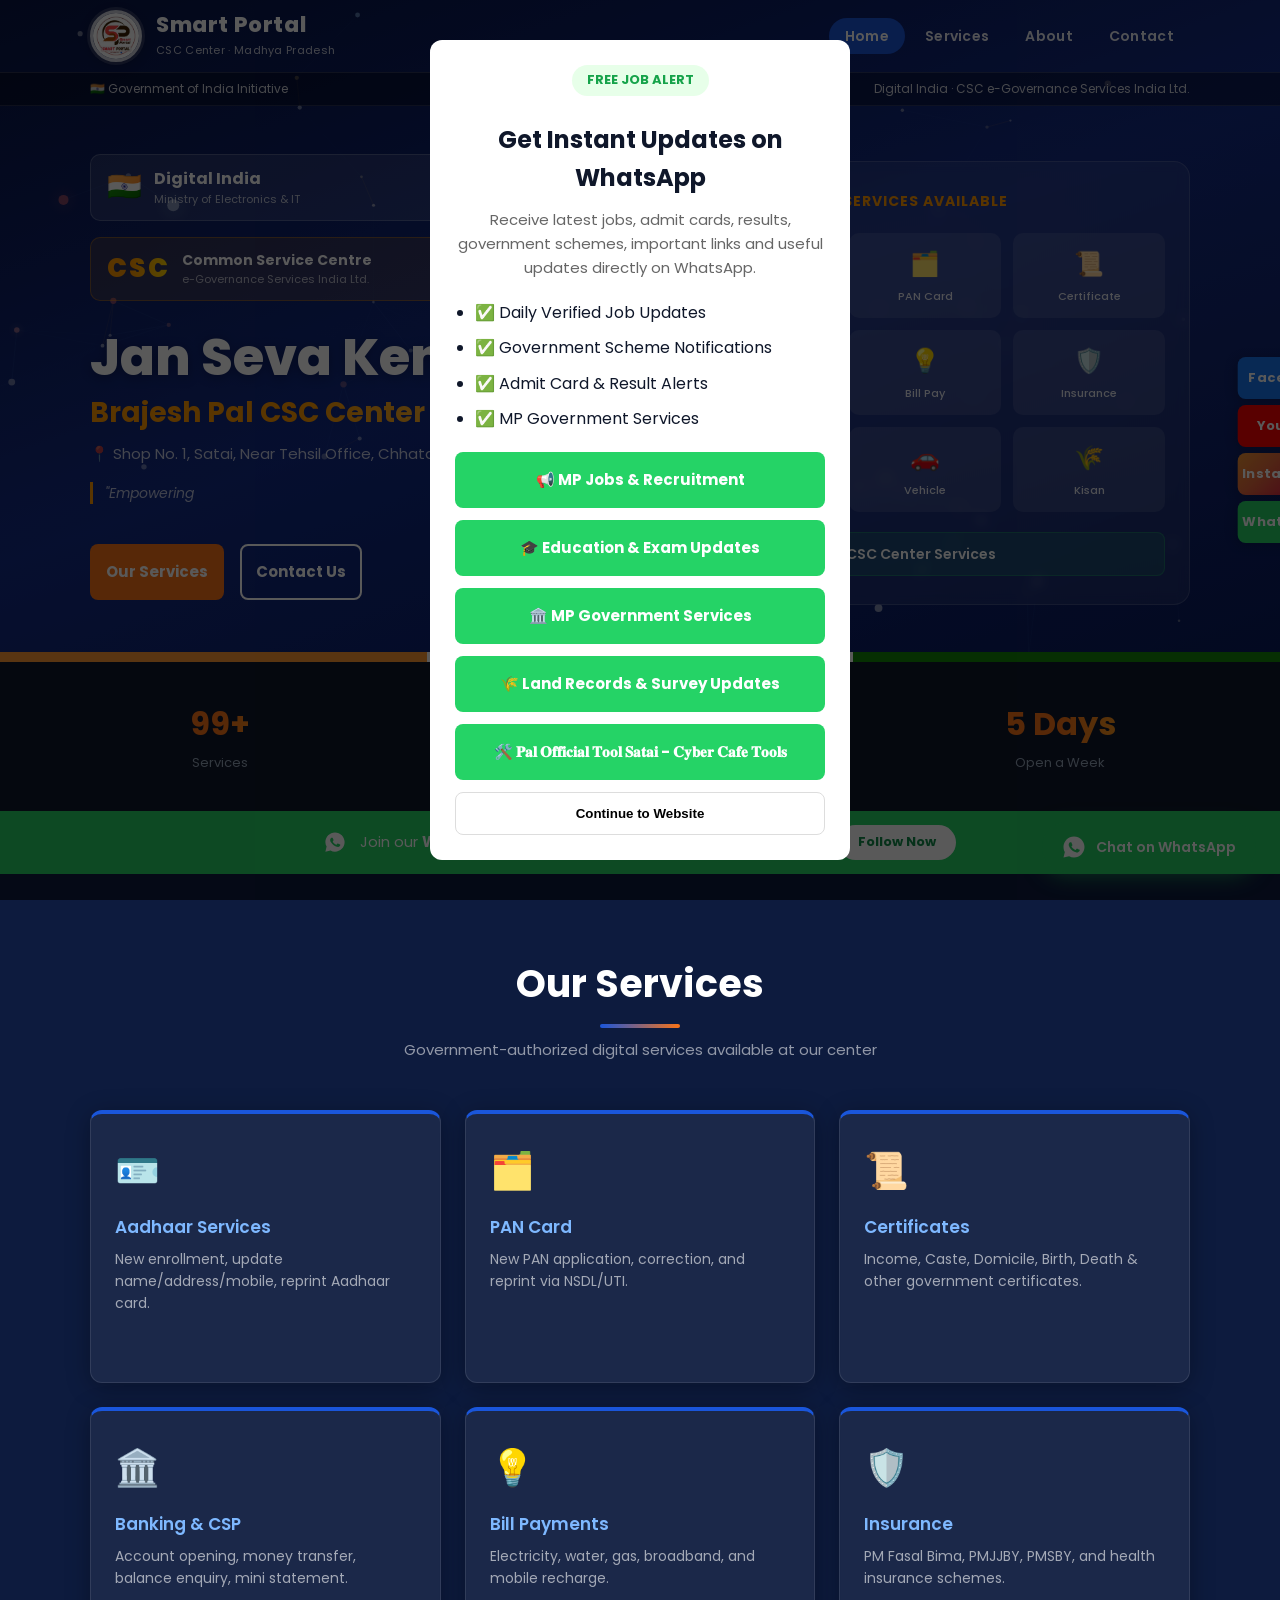
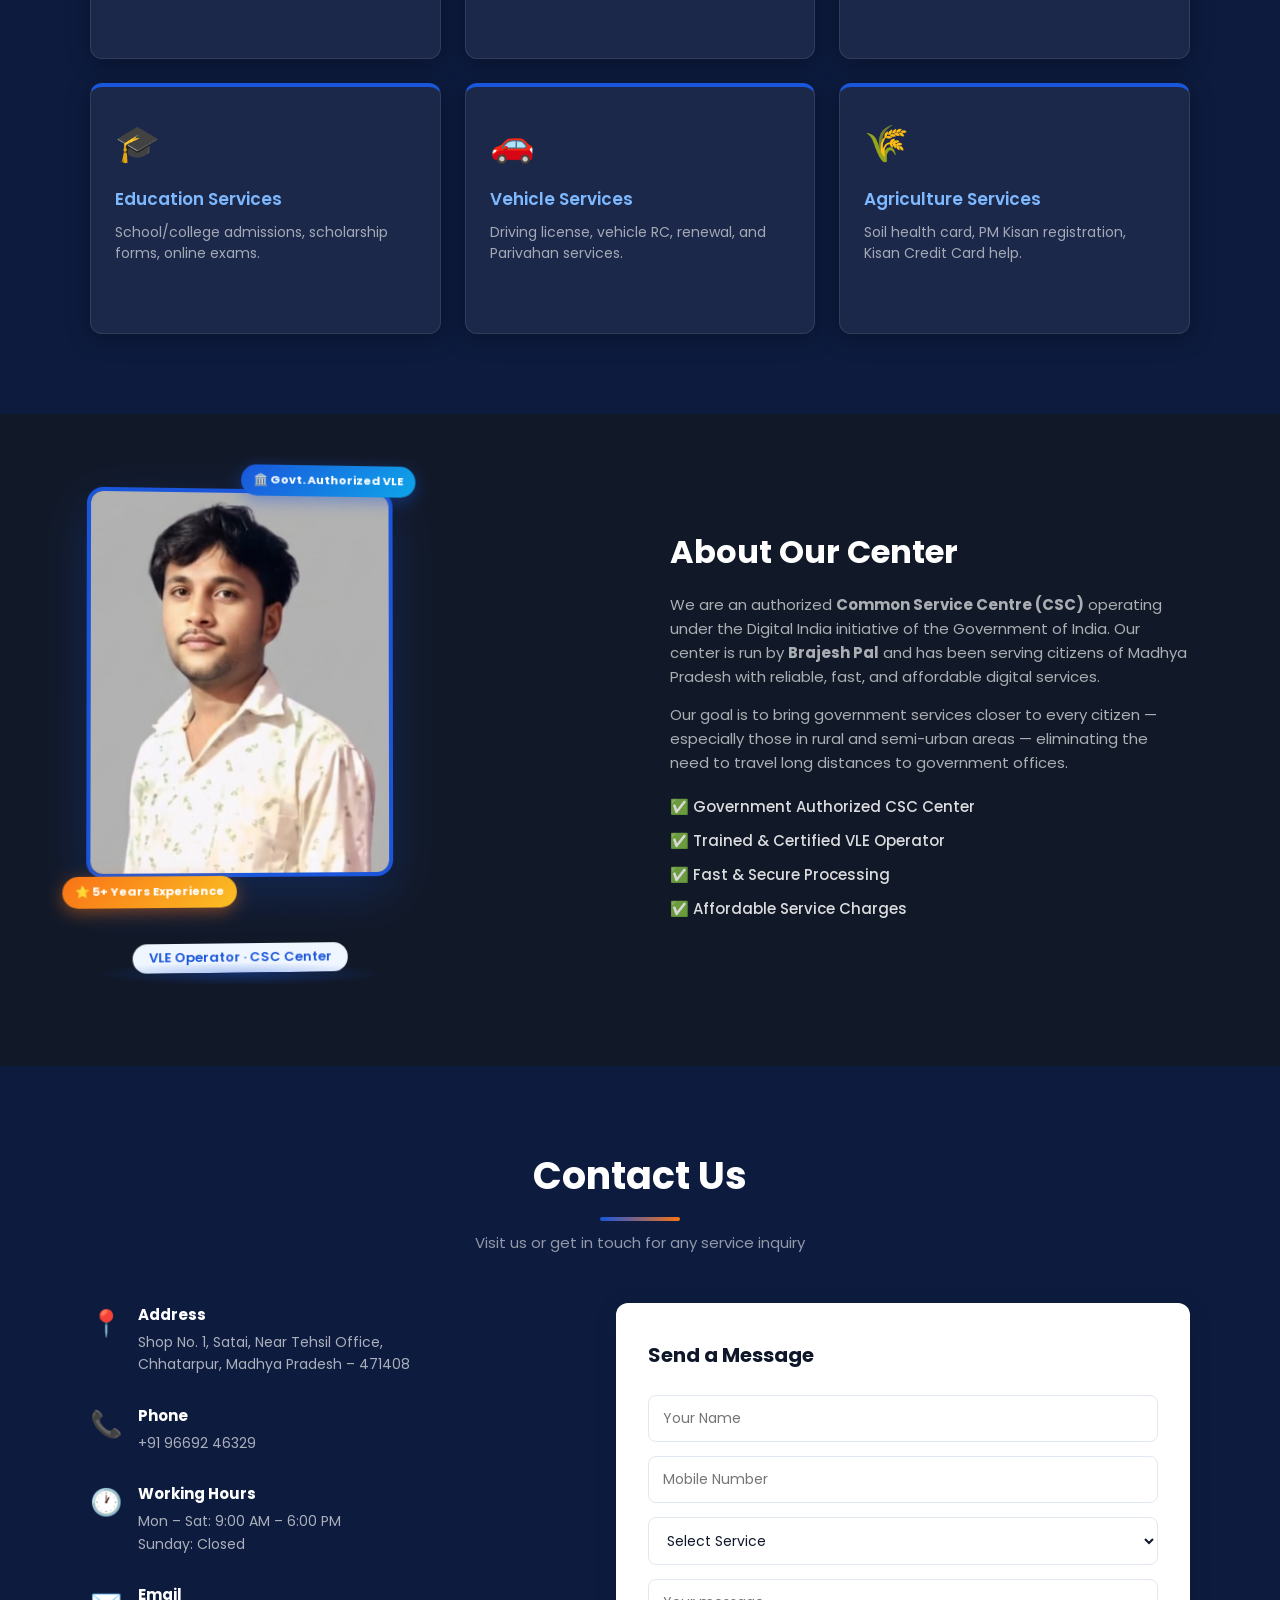
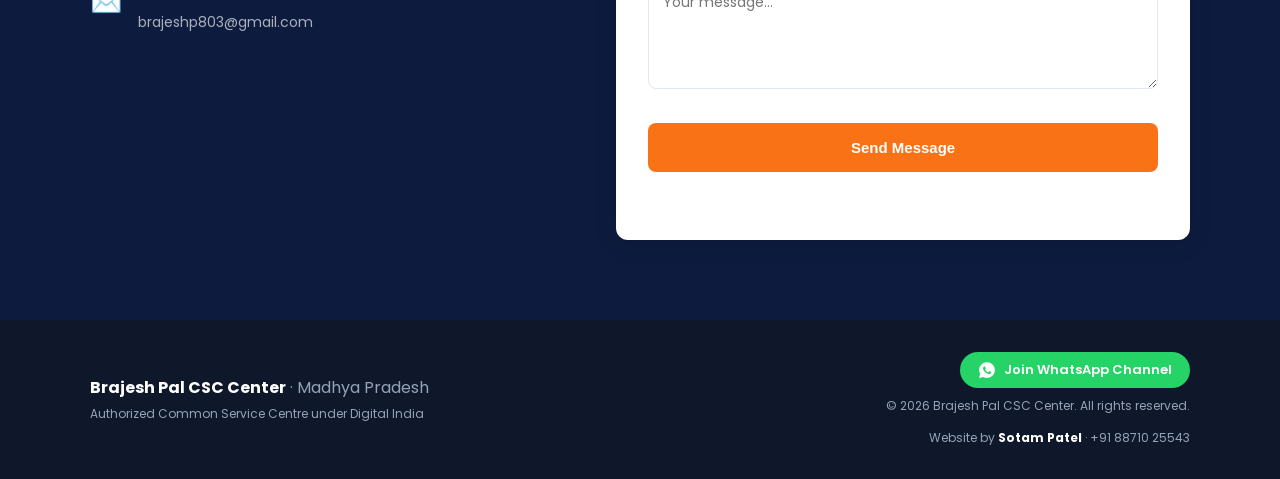
==== commit abf2f53f: "some changes" ====
--- a/index.html
+++ b/index.html
@@ -435,7 +435,209 @@
     <span class="fab-text">Chat on WhatsApp</span>
   </a>
 
+
+
   <script src="main.js"></script>
 </body>
 
-</html>+</html>
+
+
+<!-- This is a popup start -->
+<div id="welcomePopup" class="popup-overlay">
+  <div class="popup-box">
+
+    <span class="tag">FREE JOB ALERT</span>
+
+    <h2>Get Instant Updates on WhatsApp</h2>
+
+    <p>
+      Receive latest jobs, admit cards, results, government schemes,
+      important links and useful updates directly on WhatsApp.
+    </p>
+
+    <ul>
+      <li>✅ Daily Verified Job Updates</li>
+      <li>✅ Government Scheme Notifications</li>
+      <li>✅ Admit Card & Result Alerts</li>
+      <li>✅ MP Government Services</li>
+    </ul>
+
+    <!-- WhatsApp Channels -->
+    <div class="channel-list">
+
+      <a href="https://whatsapp.com/channel/0029Vax804j2UPB8wsZU4B05" target="_blank" class="btn whatsapp">
+        📢 MP Jobs & Recruitment
+      </a>
+
+      <a href="https://whatsapp.com/channel/0029Vb6f373GU3BG8yixL43e" target="_blank" class="btn whatsapp">
+        🎓 Education & Exam Updates
+      </a>
+
+      <a href="https://whatsapp.com/channel/0029Vb6VGha3mFYA58GqZO0O" target="_blank" class="btn whatsapp">
+        🏛️ MP Government Services
+      </a>
+
+      <a href="https://whatsapp.com/channel/0029VbCCXQGEAKWKbBjymC1E" target="_blank" class="btn whatsapp">
+        🌾 Land Records & Survey Updates
+      </a>
+      <a href="https://whatsapp.com/channel/0029Vb5exDp3WHTgOhqOOf0k" target="_blank" class="btn whatsapp">
+        🛠️ 𝐏𝐚𝐥 𝐎𝐟𝐟𝐢𝐜𝐢𝐚𝐥 𝐓𝐨𝐨𝐥 𝐒𝐚𝐭𝐚𝐢 - 𝐂𝐲𝐛𝐞𝐫 𝐂𝐚𝐟𝐞 𝐓𝐨𝐨𝐥𝐬
+      </a>
+
+    </div>
+
+    <button id="continueBtn" class="continue">
+      Continue to Website
+    </button>
+
+  </div>
+</div>
+
+<script>
+  const popup = document.getElementById("welcomePopup");
+
+  const lastShown = localStorage.getItem("popupTime");
+
+  const now = Date.now();
+
+  const oneDay = 24 * 60 * 60 * 1000;
+
+  if (lastShown && (now - lastShown) < oneDay) {
+
+    popup.style.display = "none";
+
+  }
+
+  document.getElementById("continueBtn").onclick = function () {
+
+    popup.style.display = "none";
+
+    localStorage.setItem("popupTime", now);
+
+  };
+</script>
+<STYLE>
+  .popup-overlay {
+    position: fixed;
+    inset: 0;
+    background: rgba(0, 0, 0, .65);
+    display: flex;
+    justify-content: center;
+    align-items: center;
+    z-index: 99999;
+  }
+
+  .popup-box {
+
+    width: 420px;
+    max-width: 95%;
+    background: #fff;
+    border-radius: 12px;
+    padding: 25px;
+    text-align: center;
+    animation: popup .4s ease;
+  }
+
+  @keyframes popup {
+
+    from {
+
+      transform: scale(.7);
+      opacity: 0;
+
+    }
+
+    to {
+
+      transform: scale(1);
+      opacity: 1;
+
+    }
+
+  }
+
+  .tag {
+
+    display: inline-block;
+    background: #e7ffe9;
+    color: #16a34a;
+    padding: 5px 15px;
+    border-radius: 20px;
+    font-size: 13px;
+    font-weight: bold;
+    margin-bottom: 15px;
+
+  }
+
+  .popup-box h2 {
+
+    margin: 10px 0;
+
+  }
+
+  .popup-box p {
+
+    color: #666;
+    font-size: 15px;
+    line-height: 24px;
+
+  }
+
+  .popup-box ul {
+
+    text-align: left;
+    margin: 20px 0;
+    padding-left: 20px;
+
+  }
+
+  .popup-box li {
+
+    margin: 10px 0;
+
+  }
+
+  .btn {
+
+    display: block;
+    text-decoration: none;
+    padding: 14px;
+    margin: 12px 0;
+    border-radius: 8px;
+    font-weight: bold;
+    color: #fff;
+
+  }
+
+  .whatsapp {
+
+    background: #25D366;
+
+  }
+
+  .telegram {
+
+    background: #229ED9;
+
+  }
+
+  .continue {
+
+    width: 100%;
+    padding: 13px;
+    border: 1px solid #ddd;
+    background: #fff;
+    border-radius: 8px;
+    cursor: pointer;
+    font-weight: 600;
+
+  }
+
+  .continue:hover {
+
+    background: #f7f7f7;
+
+  }
+</STYLE>
+<!-- This is a popup End -->
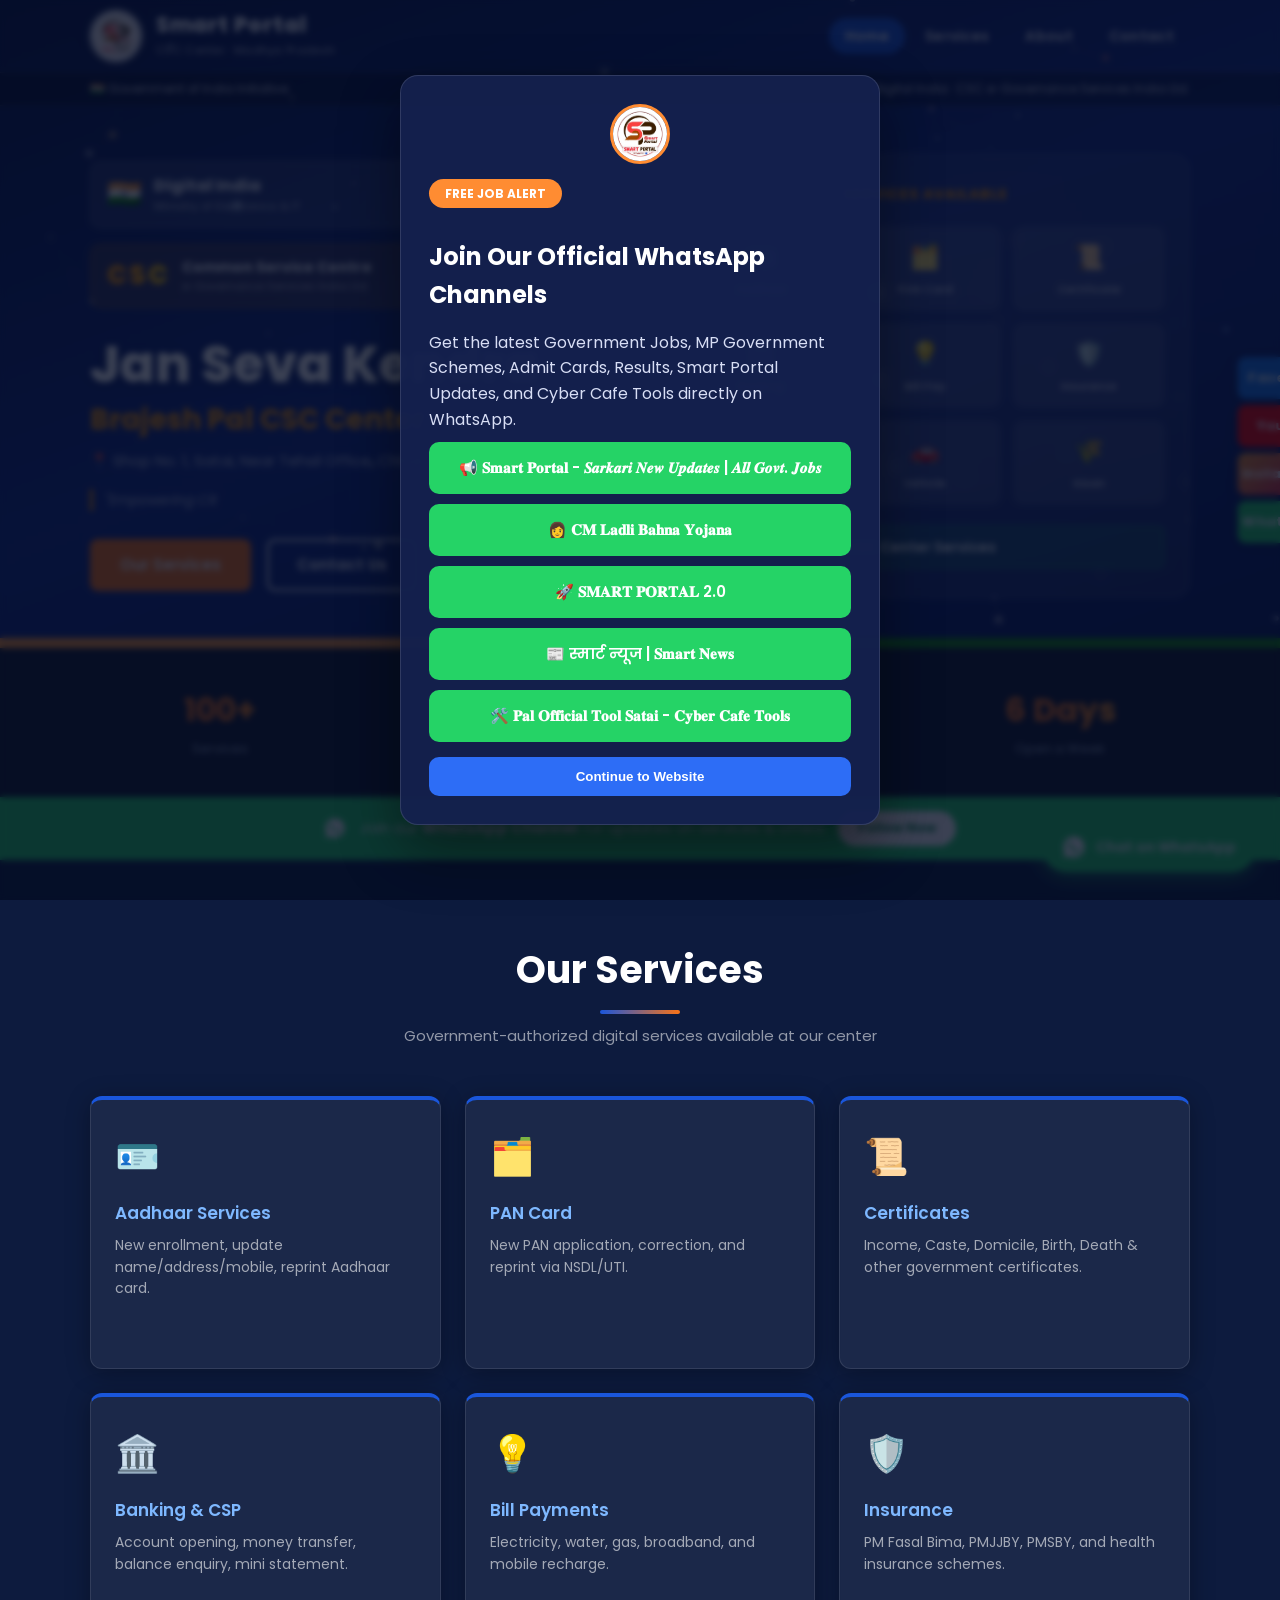
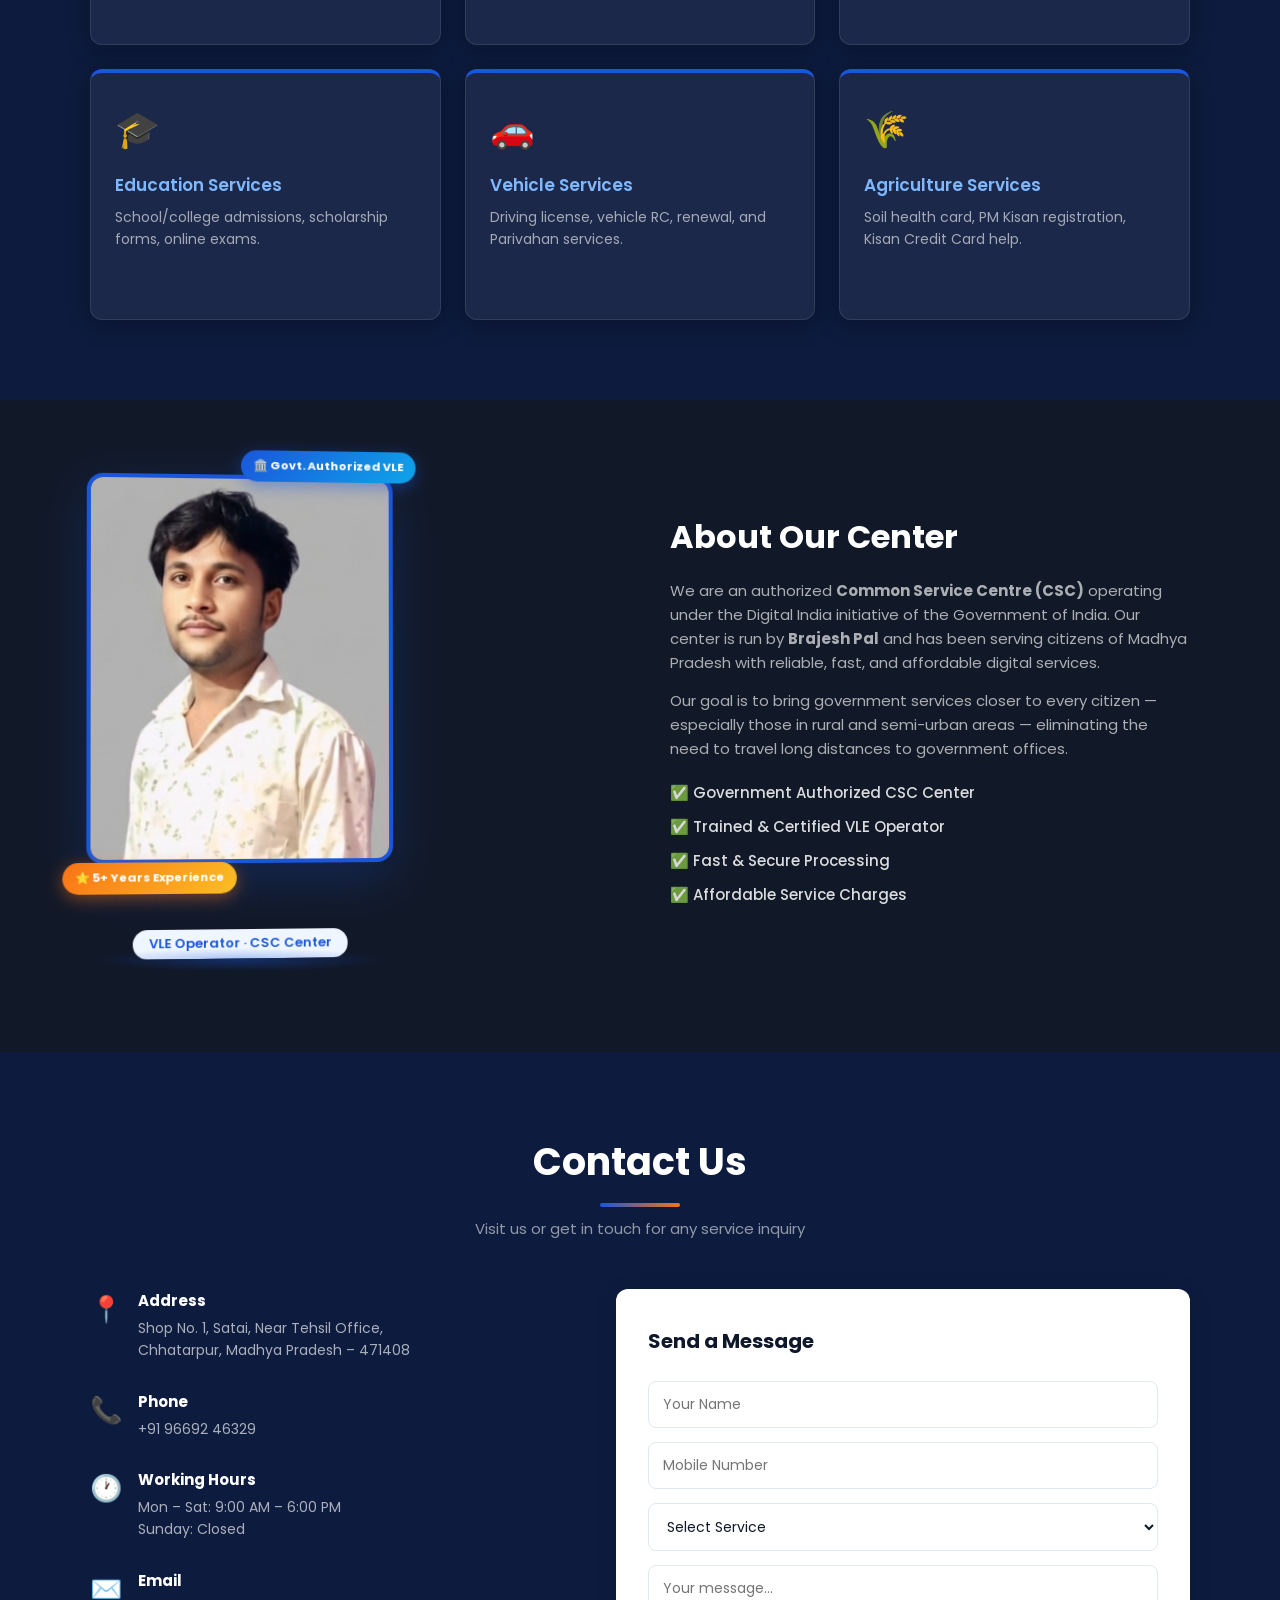
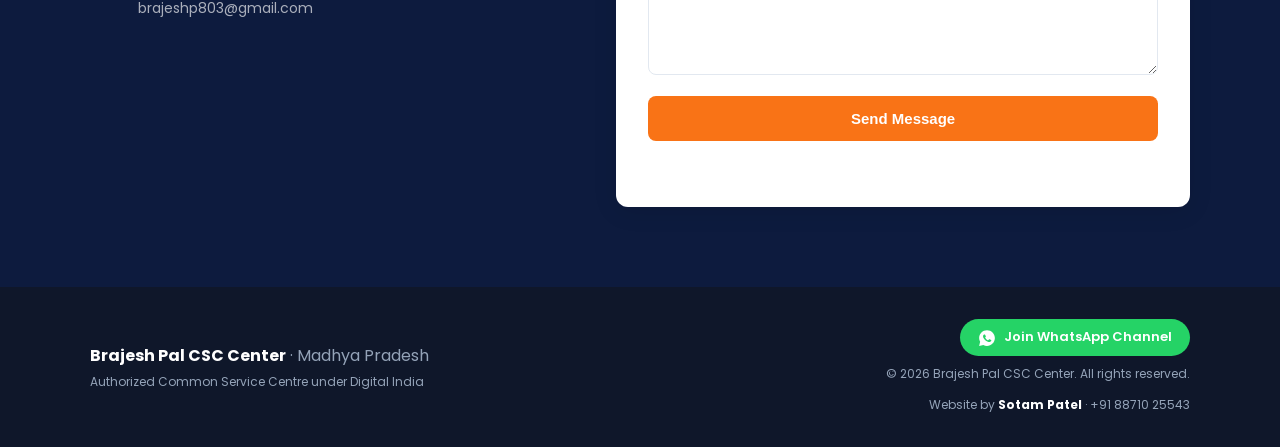
==== commit 46fa2604: "popup fixes" ====
--- a/index.html
+++ b/index.html
@@ -447,45 +447,40 @@
 <div id="welcomePopup" class="popup-overlay">
   <div class="popup-box">
 
+    <!-- Official Logo -->
+    <div class="popup-logo">
+      <img src="csc-logo.jpg" alt="Smart Portal Official Logo">
+    </div>
+
     <span class="tag">FREE JOB ALERT</span>
 
-    <h2>Get Instant Updates on WhatsApp</h2>
+    <h2>Join Our Official WhatsApp Channels</h2>
 
     <p>
-      Receive latest jobs, admit cards, results, government schemes,
-      important links and useful updates directly on WhatsApp.
+      Get the latest Government Jobs, MP Government Schemes, Admit Cards,
+      Results, Smart Portal Updates, and Cyber Cafe Tools directly on WhatsApp.
     </p>
 
-    <ul>
-      <li>✅ Daily Verified Job Updates</li>
-      <li>✅ Government Scheme Notifications</li>
-      <li>✅ Admit Card & Result Alerts</li>
-      <li>✅ MP Government Services</li>
-    </ul>
-
-    <!-- WhatsApp Channels -->
-    <div class="channel-list">
-
-      <a href="https://whatsapp.com/channel/0029Vax804j2UPB8wsZU4B05" target="_blank" class="btn whatsapp">
-        📢 MP Jobs & Recruitment
-      </a>
-
-      <a href="https://whatsapp.com/channel/0029Vb6f373GU3BG8yixL43e" target="_blank" class="btn whatsapp">
-        🎓 Education & Exam Updates
-      </a>
-
-      <a href="https://whatsapp.com/channel/0029Vb6VGha3mFYA58GqZO0O" target="_blank" class="btn whatsapp">
-        🏛️ MP Government Services
-      </a>
-
-      <a href="https://whatsapp.com/channel/0029VbCCXQGEAKWKbBjymC1E" target="_blank" class="btn whatsapp">
-        🌾 Land Records & Survey Updates
-      </a>
-      <a href="https://whatsapp.com/channel/0029Vb5exDp3WHTgOhqOOf0k" target="_blank" class="btn whatsapp">
-        🛠️ 𝐏𝐚𝐥 𝐎𝐟𝐟𝐢𝐜𝐢𝐚𝐥 𝐓𝐨𝐨𝐥 𝐒𝐚𝐭𝐚𝐢 - 𝐂𝐲𝐛𝐞𝐫 𝐂𝐚𝐟𝐞 𝐓𝐨𝐨𝐥𝐬
-      </a>
-
-    </div>
+    <a href="https://whatsapp.com/channel/0029Vax804j2UPB8wsZU4B05" target="_blank" class="btn whatsapp">
+      📢 𝐒𝐦𝐚𝐫𝐭 𝐏𝐨𝐫𝐭𝐚𝐥 - 𝑺𝒂𝒓𝒌𝒂𝒓𝒊 𝑵𝒆𝒘 𝑼𝒑𝒅𝒂𝒕𝒆𝒔 | 𝑨𝒍𝒍 𝑮𝒐𝒗𝒕. 𝑱𝒐𝒃𝒔
+    </a>
+
+
+    <a href="https://whatsapp.com/channel/0029Vb6f373GU3BG8yixL43e" target="_blank" class="btn whatsapp">
+      👩 𝐂𝐌 𝐋𝐚𝐝𝐥𝐢 𝐁𝐚𝐡𝐧𝐚 𝐘𝐨𝐣𝐚𝐧𝐚
+    </a>
+
+    <a href="https://whatsapp.com/channel/0029Vb6VGha3mFYA58GqZO0O" target="_blank" class="btn whatsapp">
+      🚀 𝐒𝐌𝐀𝐑𝐓 𝐏𝐎𝐑𝐓𝐀𝐋 2.0
+    </a>
+
+    <a href="https://whatsapp.com/channel/0029VbCCXQGEAKWKbBjymC1E" target="_blank" class="btn whatsapp">
+      📰 स्मार्ट न्यूज | 𝐒𝐦𝐚𝐫𝐭 𝐍𝐞𝐰𝐬
+    </a>
+
+    <a href="https://whatsapp.com/channel/0029Vb5exDp3WHTgOhqOOf0k" target="_blank" class="btn whatsapp">
+      🛠️ 𝐏𝐚𝐥 𝐎𝐟𝐟𝐢𝐜𝐢𝐚𝐥 𝐓𝐨𝐨𝐥 𝐒𝐚𝐭𝐚𝐢 - 𝐂𝐲𝐛𝐞𝐫 𝐂𝐚𝐟𝐞 𝐓𝐨𝐨𝐥𝐬
+    </a>
 
     <button id="continueBtn" class="continue">
       Continue to Website
@@ -521,123 +516,93 @@
   .popup-overlay {
     position: fixed;
     inset: 0;
-    background: rgba(0, 0, 0, .65);
+    background: rgba(4, 12, 35, .78);
+    backdrop-filter: blur(3px);
     display: flex;
     justify-content: center;
     align-items: center;
-    z-index: 99999;
+    z-index: 999999;
   }
 
   .popup-box {
-
-    width: 420px;
+    width: 480px;
     max-width: 95%;
+    background: rgba(20, 33, 78, .96);
+    border: 1px solid rgba(255, 255, 255, .12);
+    border-radius: 18px;
+    padding: 28px;
+    color: #fff;
+    box-shadow: 0 25px 60px rgba(0, 0, 0, .45);
+    animation: popup .35s ease;
+  }
+
+  .popup-logo {
+    display: flex;
+    justify-content: center;
+    margin-bottom: 15px;
+  }
+
+  .popup-logo img {
+    width: 60px;
+    height: 60px;
+    border-radius: 50%;
+    border: 3px solid #ff8c32;
     background: #fff;
-    border-radius: 12px;
-    padding: 25px;
-    text-align: center;
-    animation: popup .4s ease;
-  }
-
-  @keyframes popup {
-
-    from {
-
-      transform: scale(.7);
-      opacity: 0;
-
-    }
-
-    to {
-
-      transform: scale(1);
-      opacity: 1;
-
-    }
-
   }
 
   .tag {
-
     display: inline-block;
-    background: #e7ffe9;
-    color: #16a34a;
-    padding: 5px 15px;
-    border-radius: 20px;
-    font-size: 13px;
-    font-weight: bold;
+    background: #ff8c32;
+    color: #fff;
+    padding: 5px 16px;
+    border-radius: 30px;
+    font-size: 12px;
+    font-weight: 700;
     margin-bottom: 15px;
-
   }
 
   .popup-box h2 {
-
-    margin: 10px 0;
-
+    color: #fff;
+    margin: 15px 0;
   }
 
   .popup-box p {
-
-    color: #666;
-    font-size: 15px;
-    line-height: 24px;
-
-  }
-
-  .popup-box ul {
-
-    text-align: left;
-    margin: 20px 0;
-    padding-left: 20px;
-
-  }
-
-  .popup-box li {
-
-    margin: 10px 0;
-
-  }
-
-  .btn {
-
-    display: block;
+    color: #d8def5;
+    line-height: 1.6;
+  }
+
+  .btn.whatsapp {
+    display: flex;
+    align-items: center;
+    justify-content: center;
+    margin-top: 10px;
+    background: #25D366;
+    color: #fff;
+    border-radius: 10px;
+    padding: 12px;
     text-decoration: none;
-    padding: 14px;
-    margin: 12px 0;
-    border-radius: 8px;
-    font-weight: bold;
+    transition: .3s;
+  }
+
+  .btn.whatsapp:hover {
+    background: #1ca851;
+    transform: translateY(-2px);
+  }
+
+  .continue {
+    width: 100%;
+    margin-top: 15px;
+    background: #2d6df6;
     color: #fff;
-
-  }
-
-  .whatsapp {
-
-    background: #25D366;
-
-  }
-
-  .telegram {
-
-    background: #229ED9;
-
-  }
-
-  .continue {
-
-    width: 100%;
-    padding: 13px;
-    border: 1px solid #ddd;
-    background: #fff;
-    border-radius: 8px;
+    border: none;
+    padding: 12px;
+    border-radius: 10px;
     cursor: pointer;
     font-weight: 600;
-
   }
 
   .continue:hover {
-
-    background: #f7f7f7;
-
+    background: #1f5ddd;
   }
 </STYLE>
 <!-- This is a popup End -->
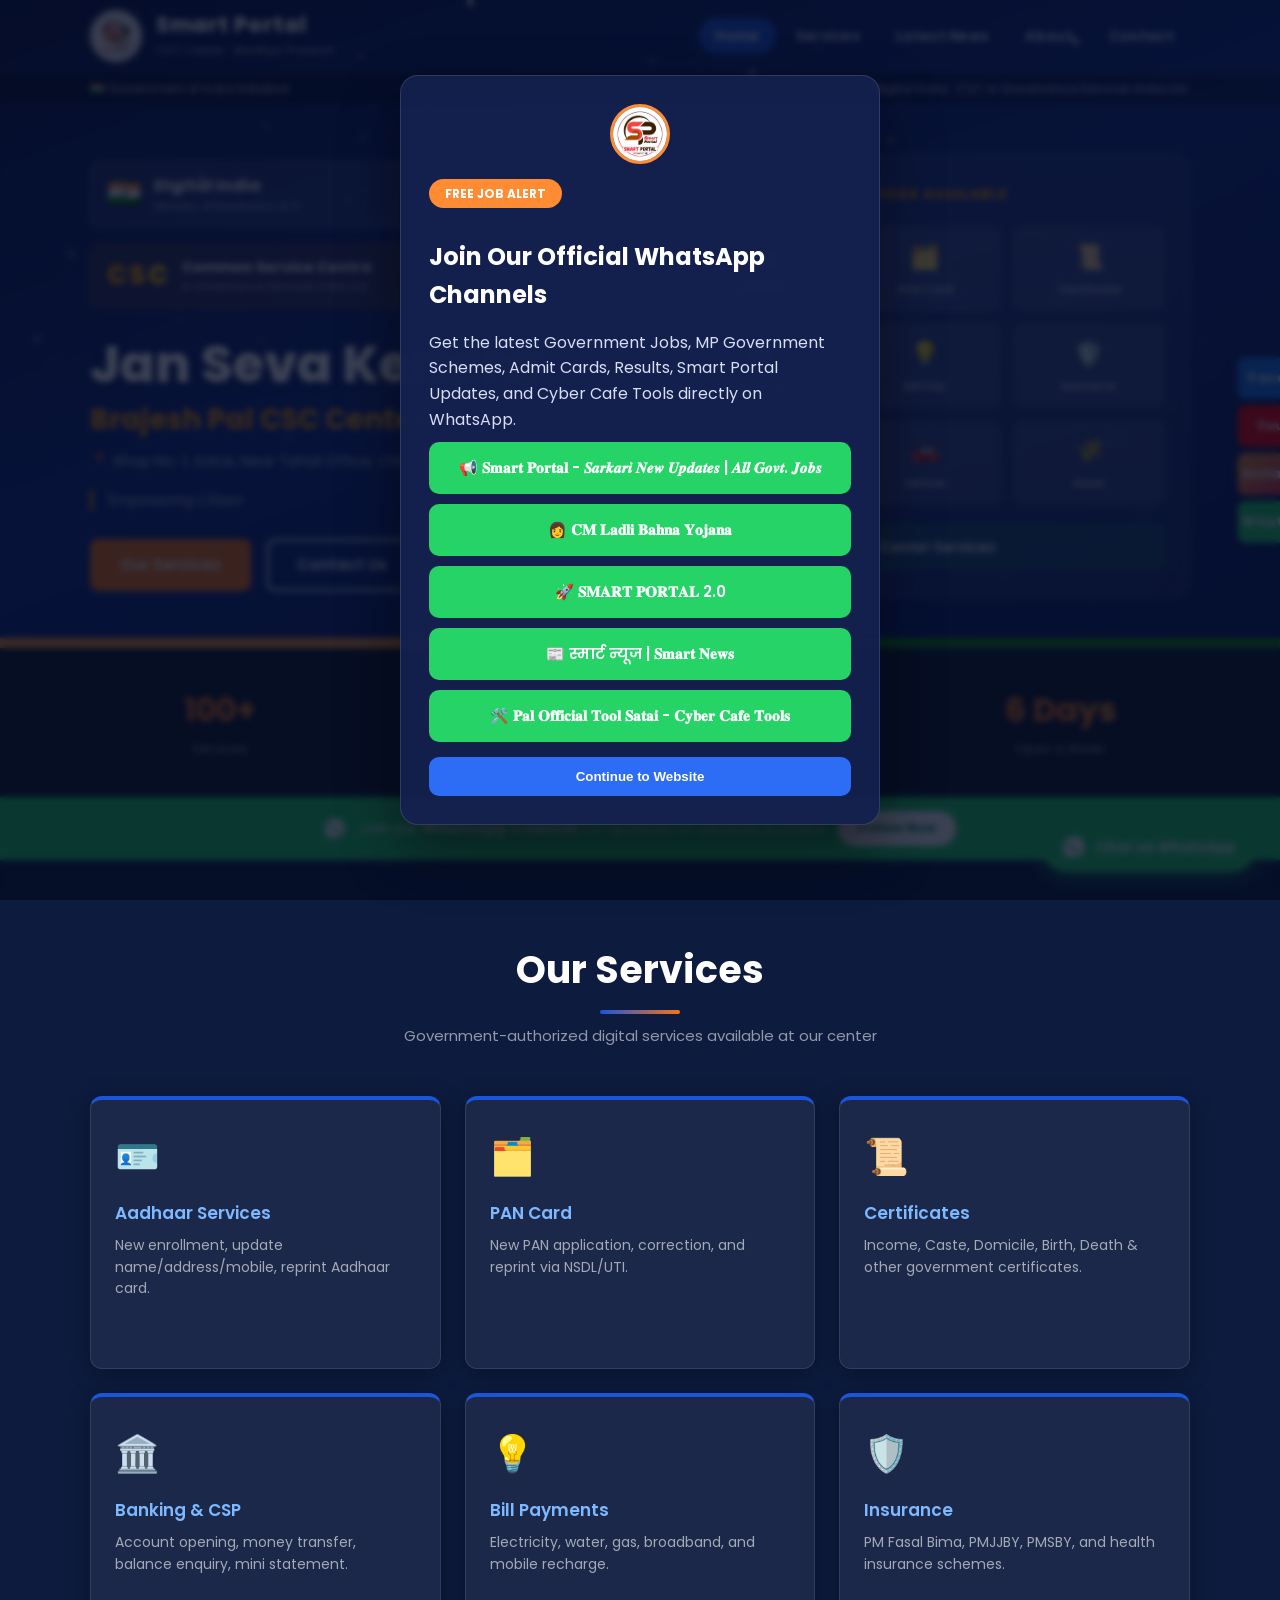
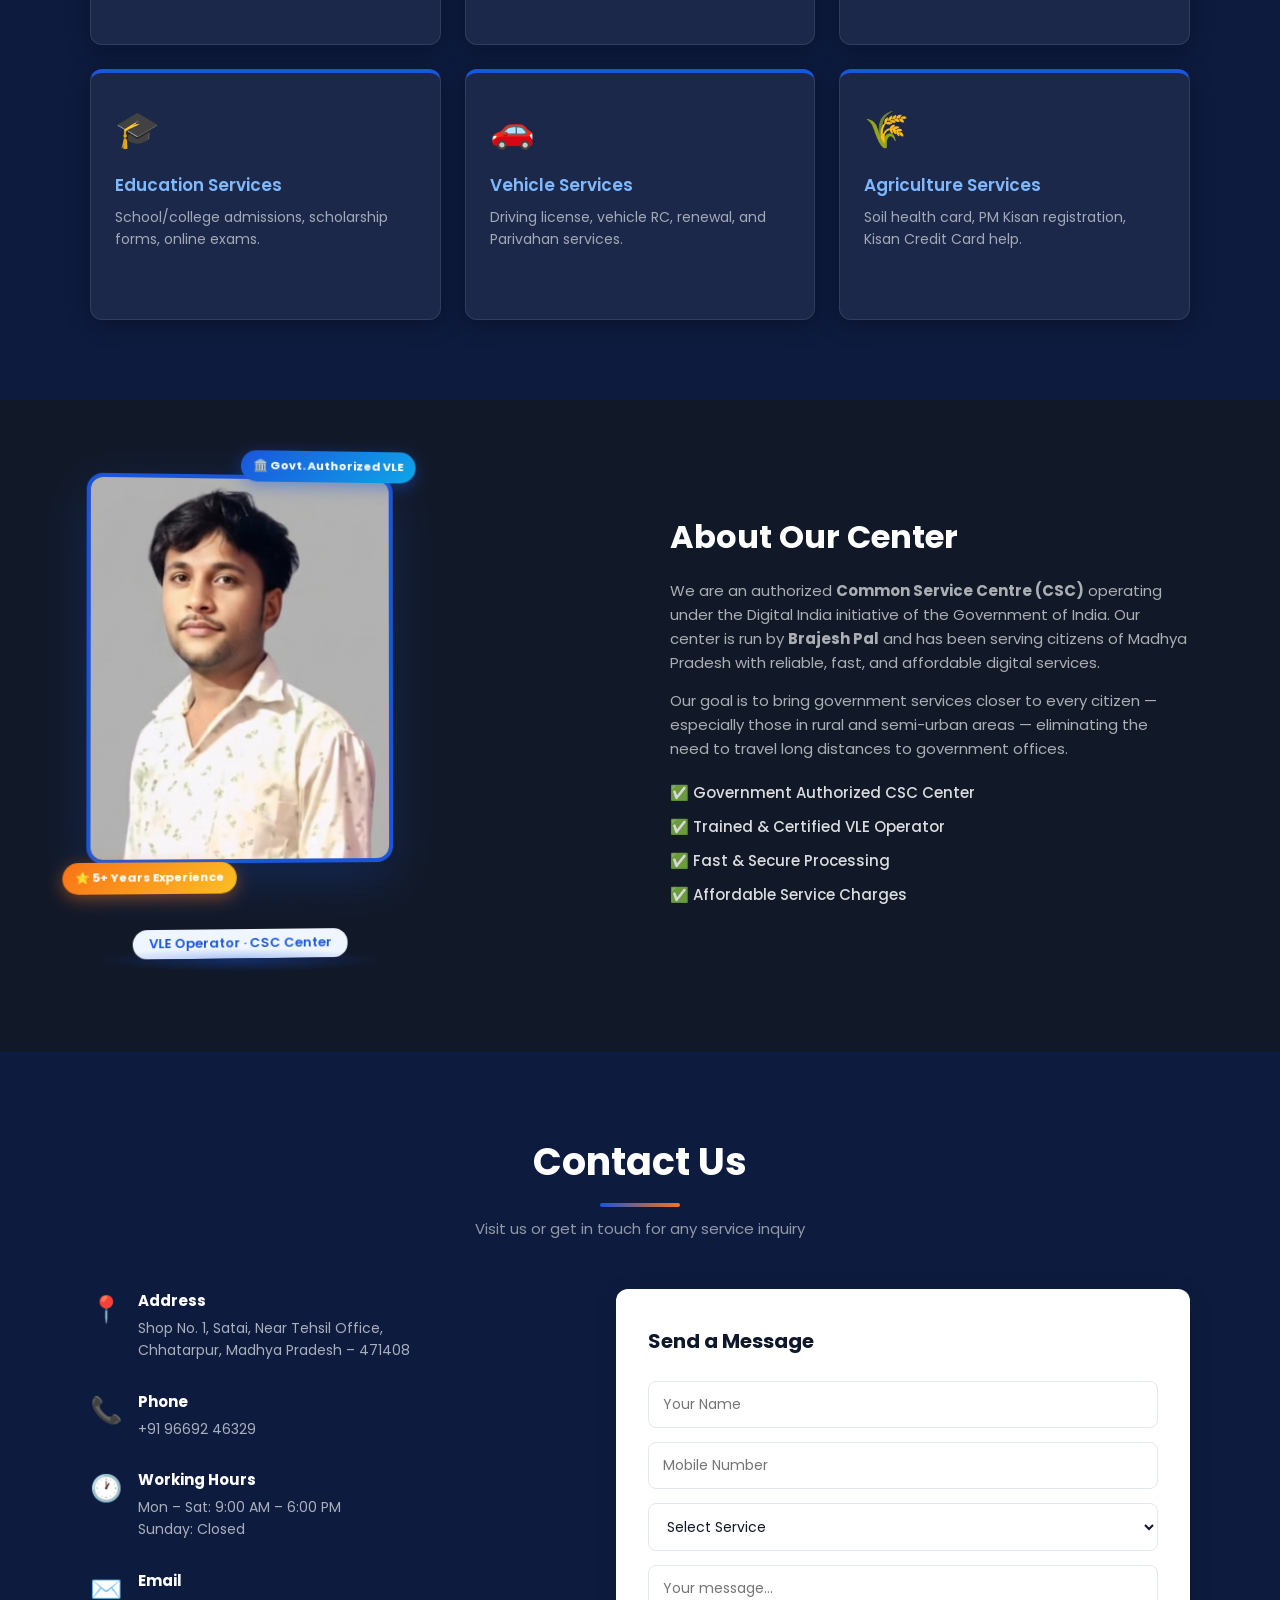
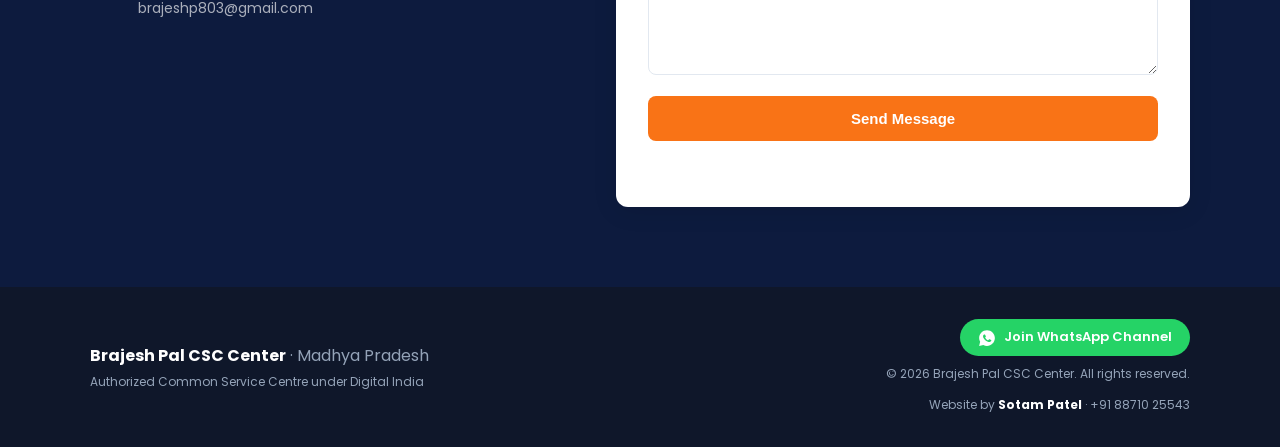
==== commit b48a73a4: "add new latest services page" ====
--- a/index.html
+++ b/index.html
@@ -55,6 +55,7 @@
         <ul id="navLinks">
           <li><a href="#home">Home</a></li>
           <li><a href="services.html">Services</a></li>
+          <li><a href="latest-news.html">Latest News</a></li>
           <li><a href="#about">About</a></li>
           <li><a href="#contact">Contact</a></li>
         </ul>
@@ -318,7 +319,8 @@
             <span class="info-icon">📞</span>
             <div>
               <strong>Phone</strong>
-              <p><a href="tel:+919669246329">+91 96692 46329</a></p>
+              <!-- <p><a href="tel:+919669246329">+91 96692 46329</a></p> -->
+              <p><a href="">+91 96692 46329</a></p>
             </div>
           </div>
           <div class="info-item">
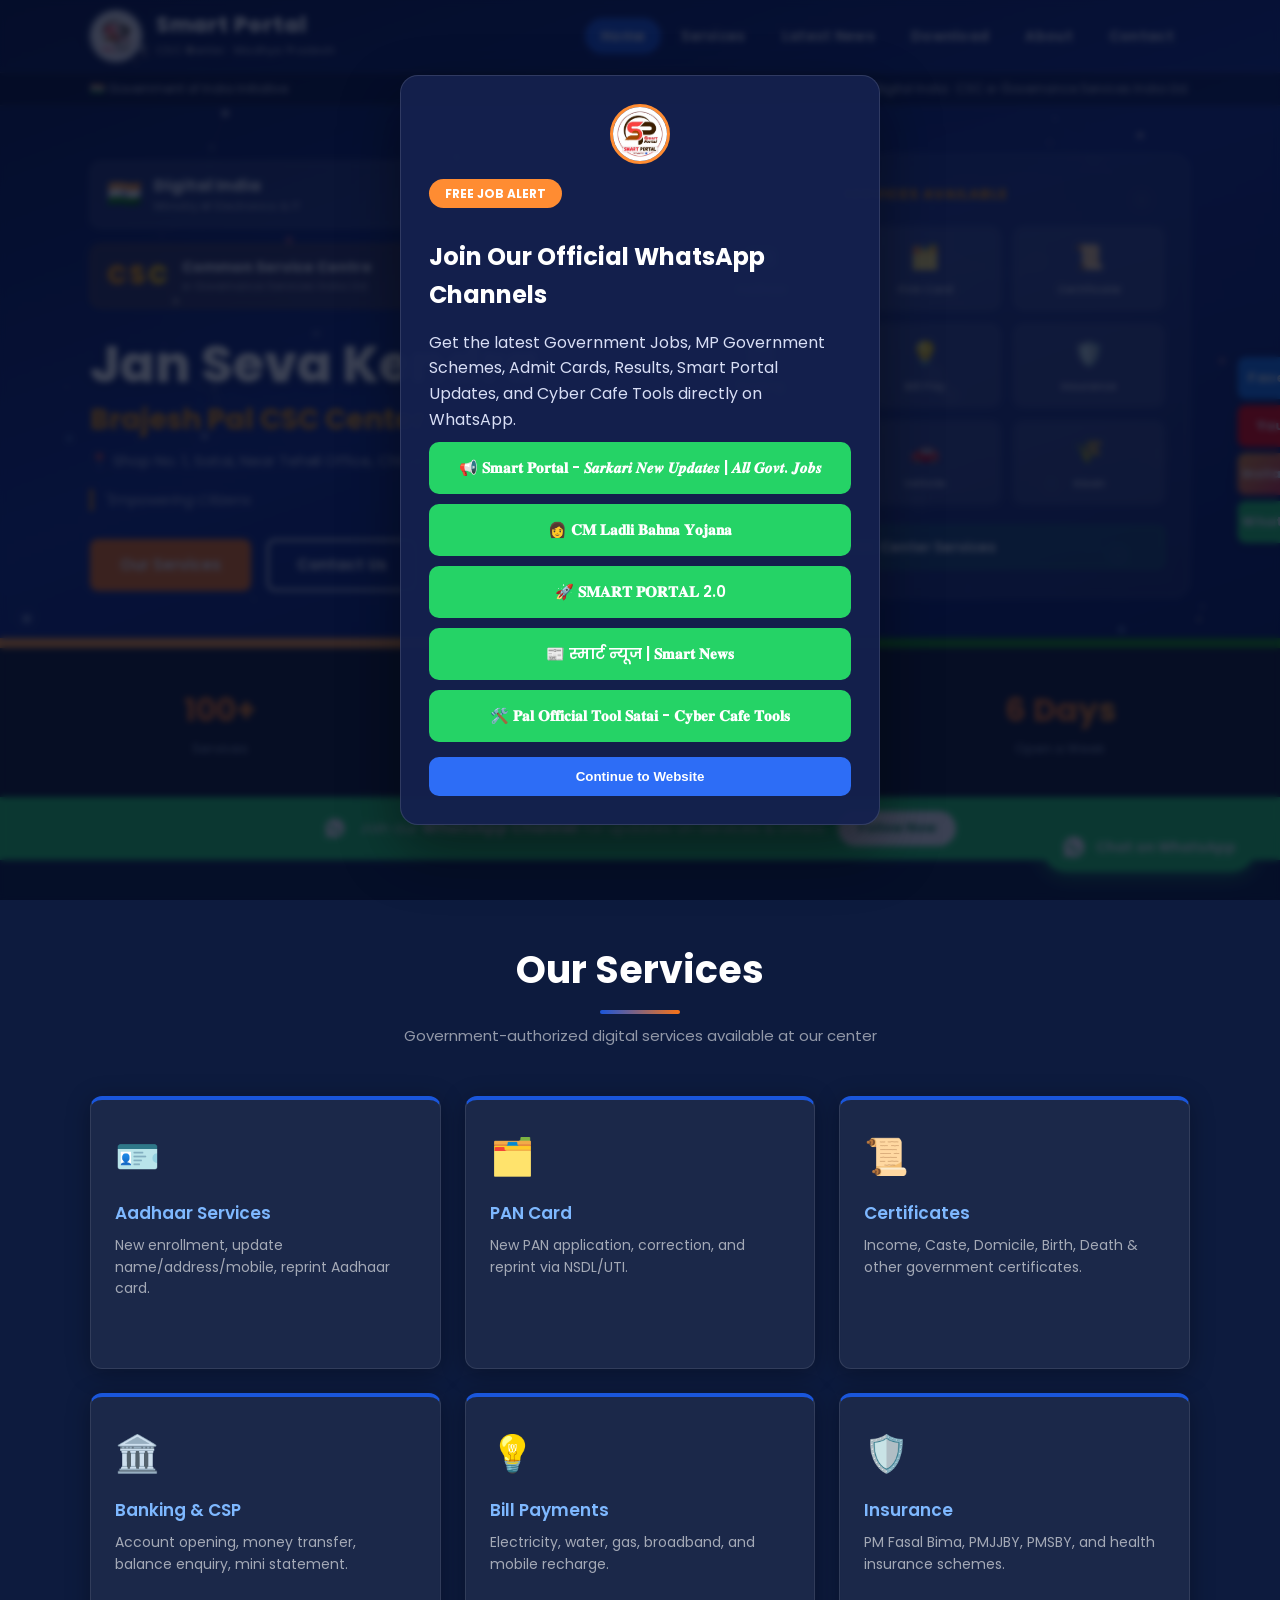
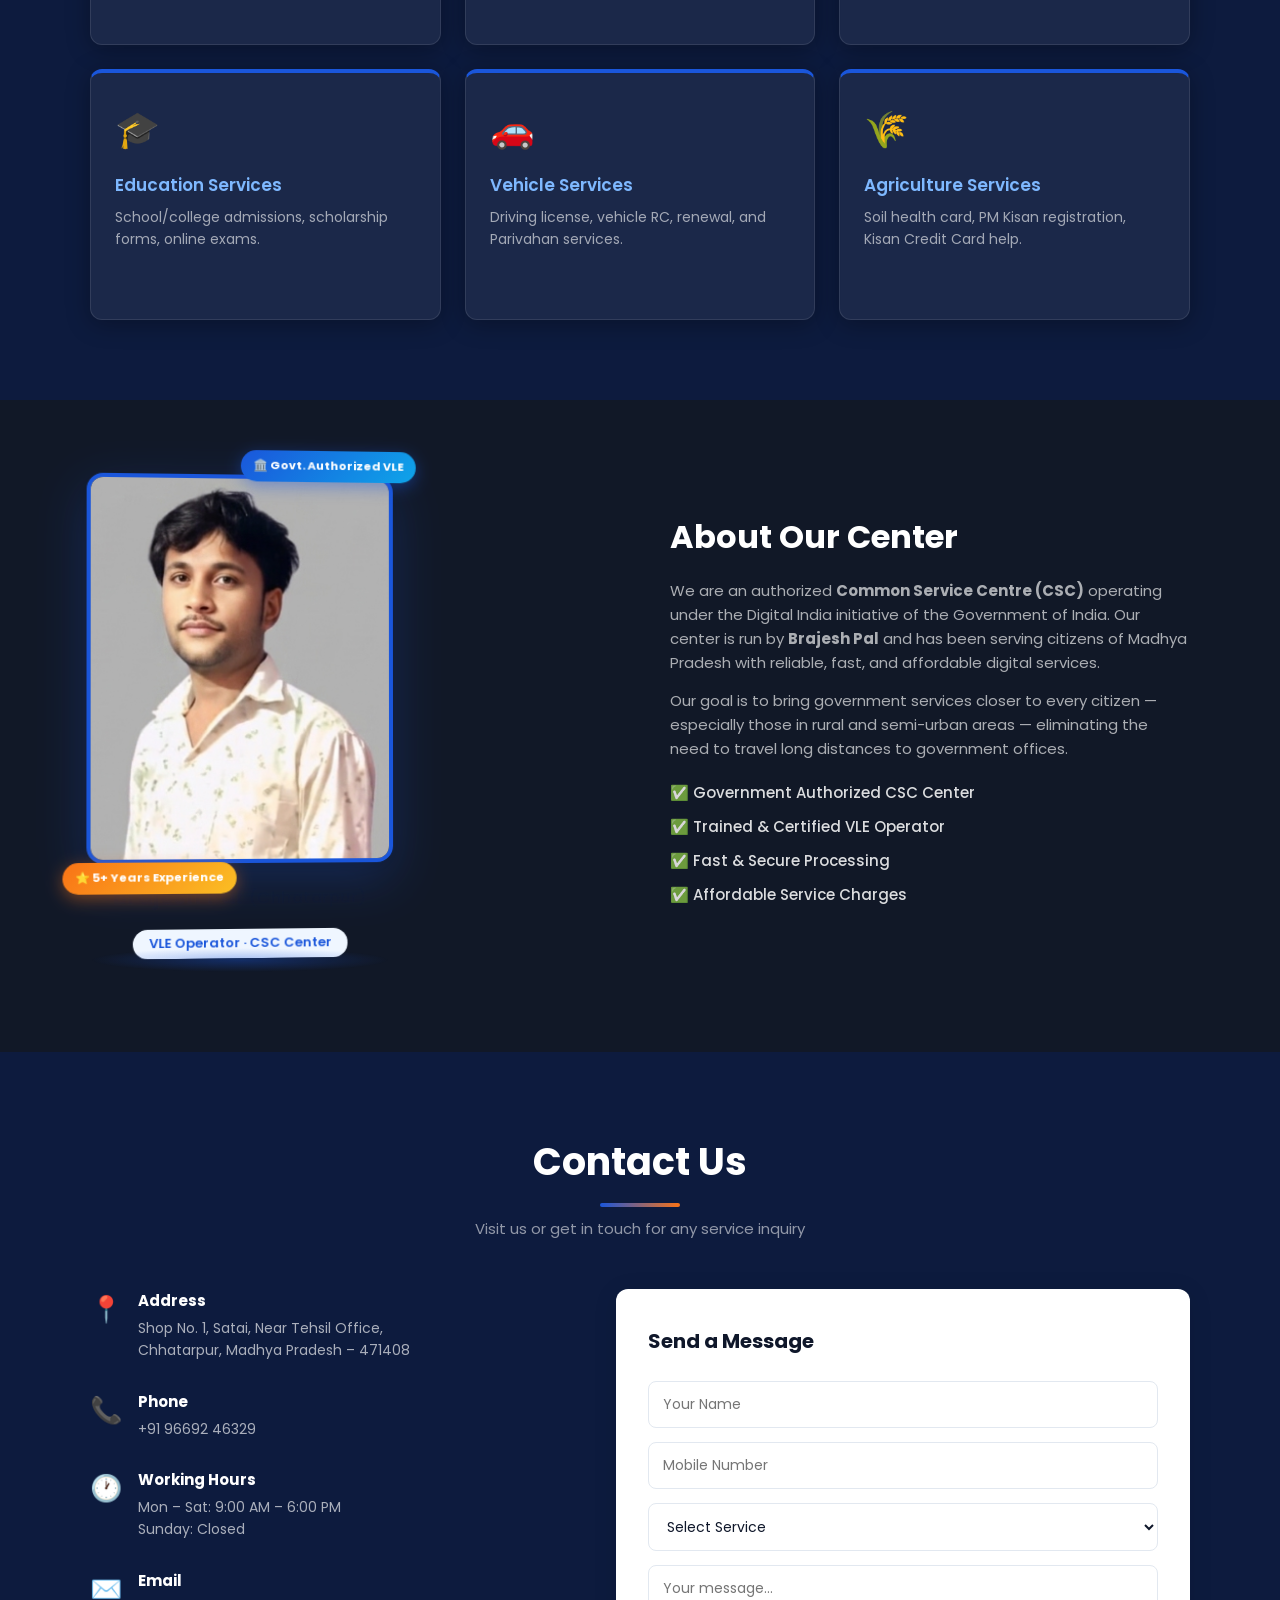
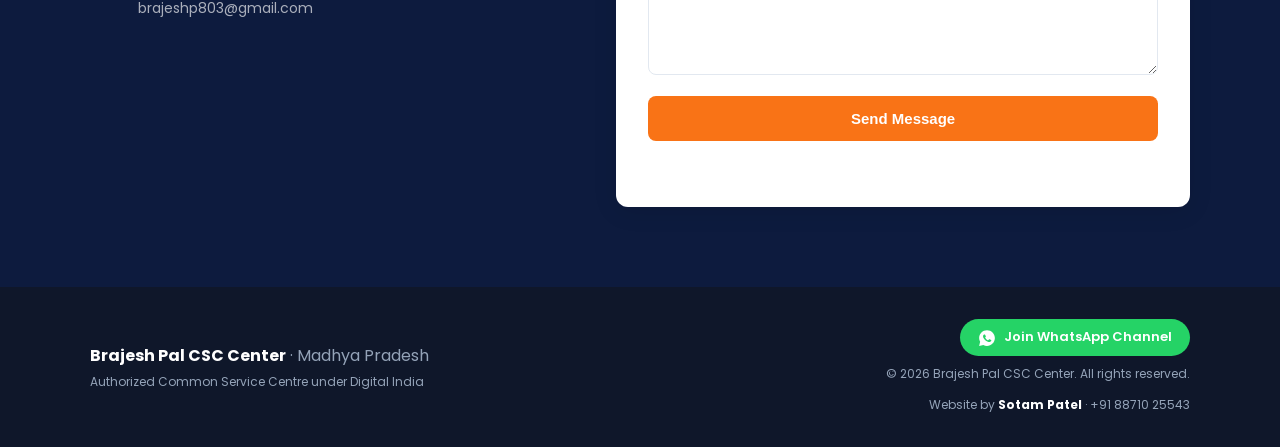
==== commit f0d9613e: "add download page" ====
--- a/index.html
+++ b/index.html
@@ -56,6 +56,7 @@
           <li><a href="#home">Home</a></li>
           <li><a href="services.html">Services</a></li>
           <li><a href="latest-news.html">Latest News</a></li>
+          <li><a href="download-forms.html">Download</a></li>
           <li><a href="#about">About</a></li>
           <li><a href="#contact">Contact</a></li>
         </ul>
